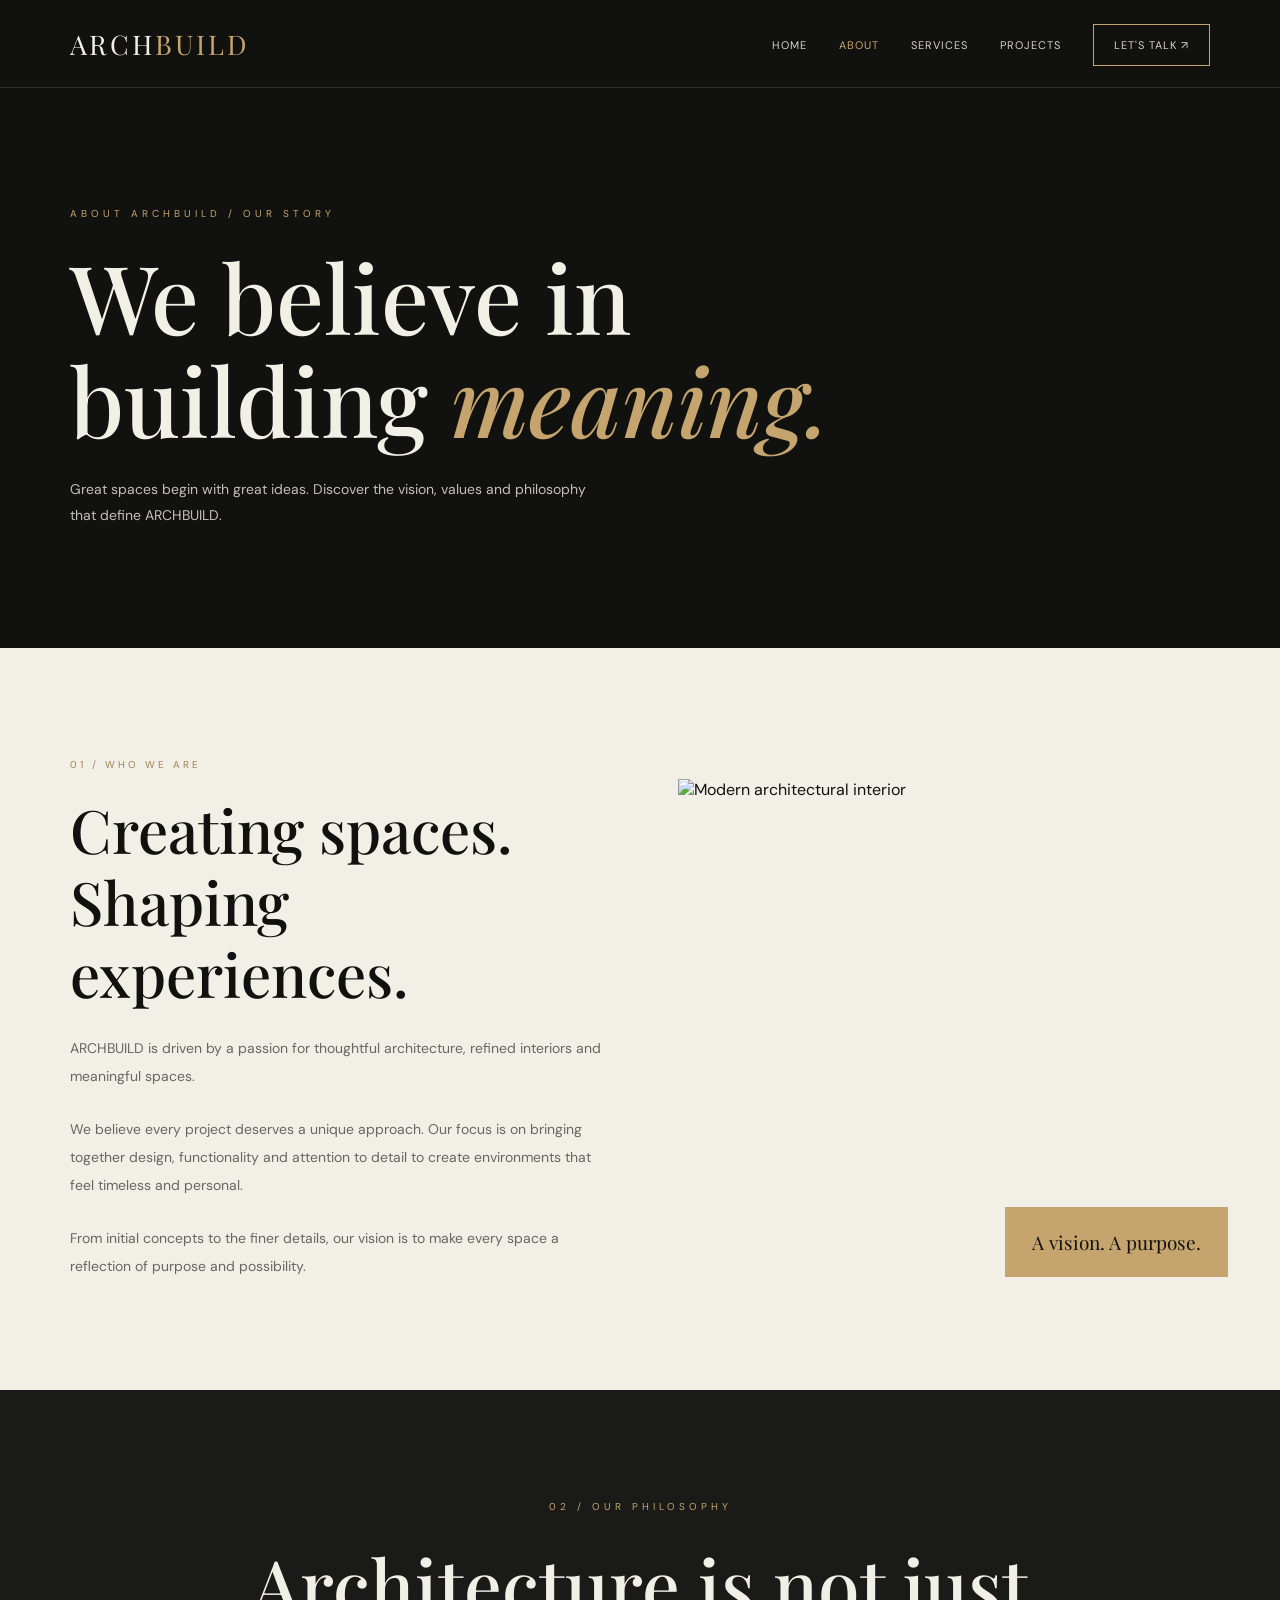
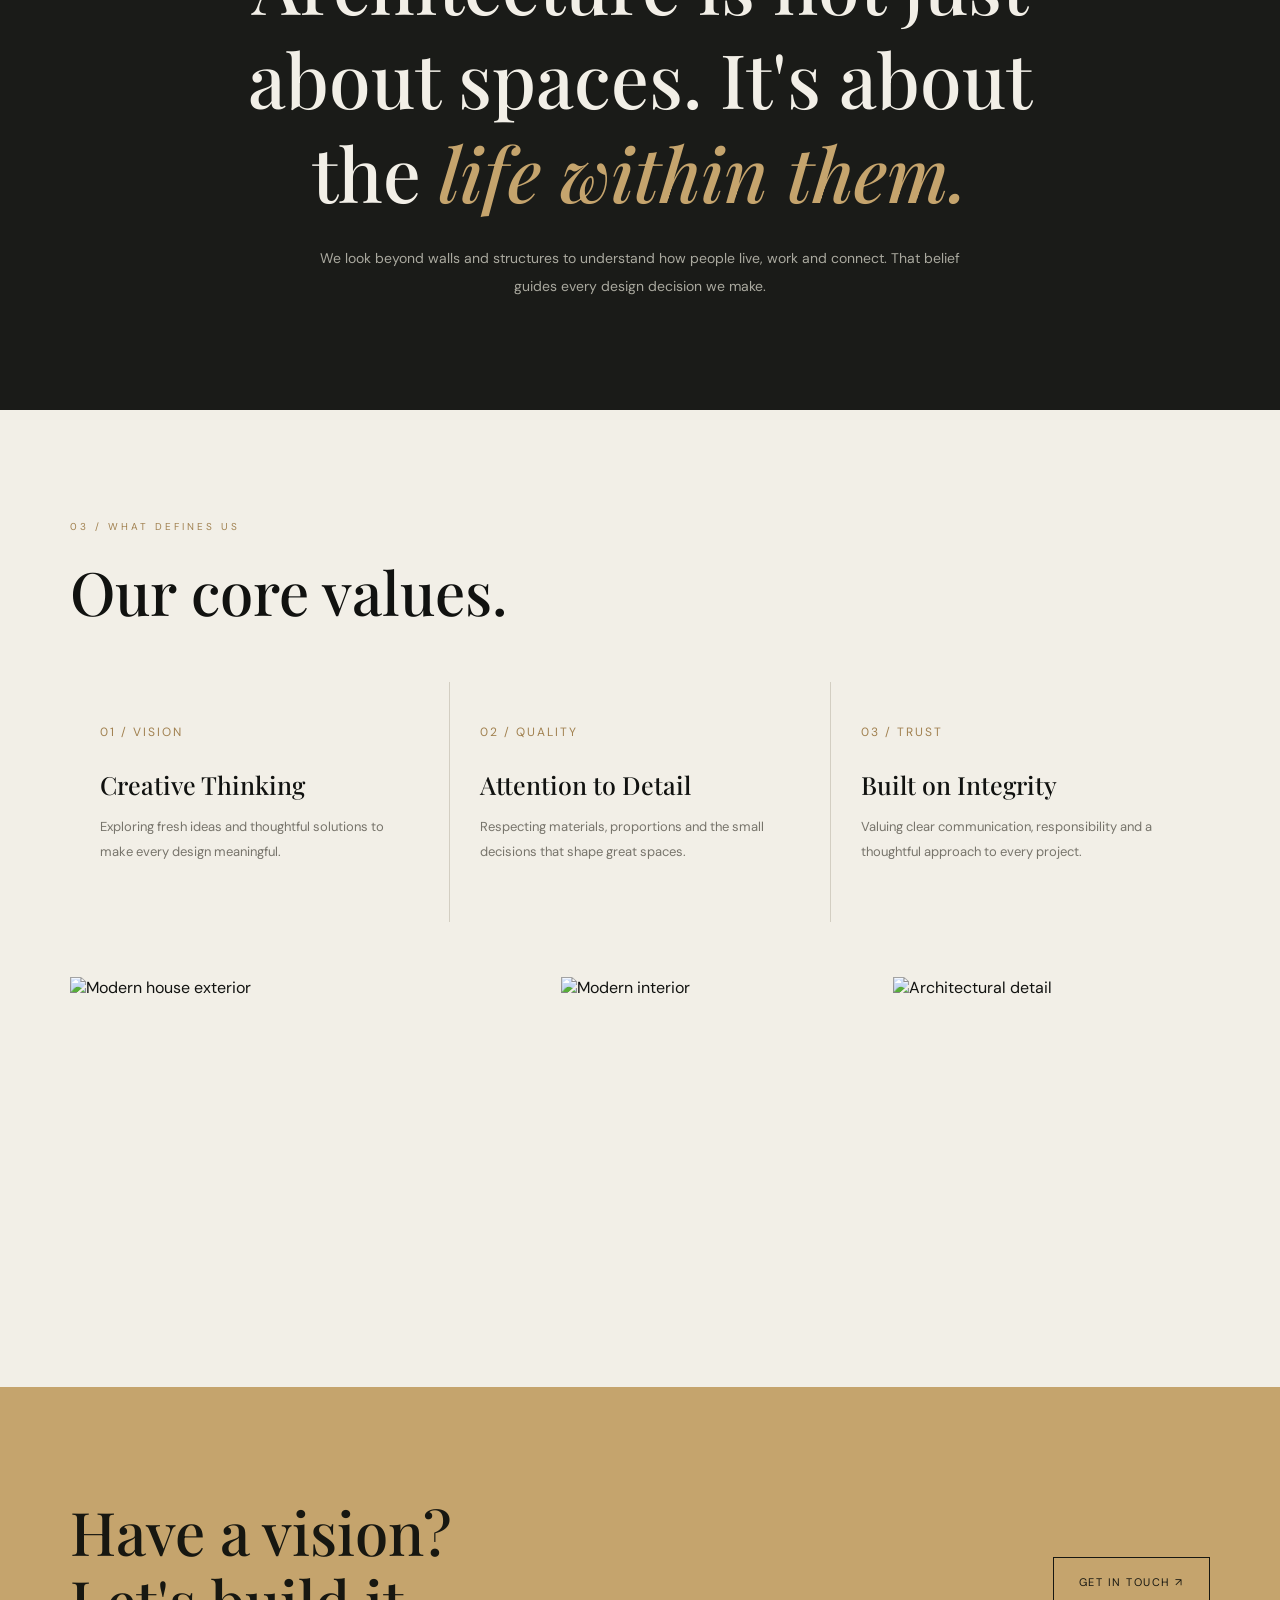
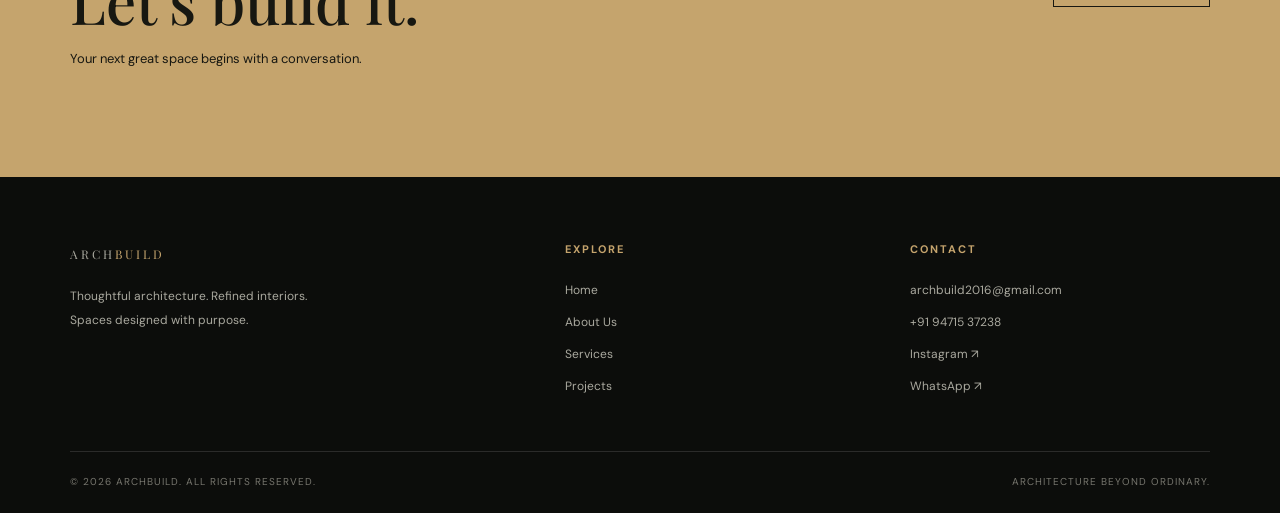
==== about.html @ cada56bb "Add about.html with initial content and styles" ====
<!DOCTYPE html>
<html lang="en">
<head>
<meta charset="UTF-8">
<meta name="viewport" content="width=device-width, initial-scale=1.0">
<meta name="theme-color" content="#111210">
<title>About Us | ARCHBUILD</title>
<link rel="preconnect" href="https://fonts.googleapis.com">
<link rel="preconnect" href="https://fonts.gstatic.com" crossorigin>
<link href="https://fonts.googleapis.com/css2?family=DM+Sans:wght@400;500;600;700&family=Playfair+Display:ital,wght@0,500;0,600;1,500&display=swap" rel="stylesheet">

<style>
:root {
  --dark:#111210;
  --dark2:#1a1b18;
  --cream:#f2efe7;
  --gold:#c5a46d;
  --muted:#aaa99f;
}
*{margin:0;padding:0;box-sizing:border-box}
html{scroll-behavior:smooth}
body{background:var(--dark);color:var(--cream);font-family:'DM Sans',sans-serif}
a{text-decoration:none;color:inherit}
.container{width:min(1180px,89%);margin:auto}

/* NAVIGATION */
header{height:88px;border-bottom:1px solid #ffffff20}
nav{height:100%;display:flex;align-items:center;justify-content:space-between}
.logo{font-family:'Playfair Display',serif;font-size:27px;letter-spacing:3px}
.logo span{color:var(--gold)}
.nav-links{display:flex;gap:32px;list-style:none;align-items:center}
.nav-links a{font-size:11px;letter-spacing:1px;color:#d4d1c8;transition:.3s}
.nav-links a:hover,.nav-links a.active{color:var(--gold)}
.contact-link{border:1px solid var(--gold);padding:13px 20px}
.menu{display:none;background:none;border:0;color:white;font-size:26px}

/* HERO */
.hero{
 min-height:560px;
 display:flex;
 align-items:center;
 background:
 linear-gradient(90deg,#111210e8,#11121088,transparent),
 url('https://images.unsplash.com/photo-1600607687939-ce8a6c25118c?auto=format&fit=crop&w=2000&q=85') center/cover;
}
.eyebrow{font-size:10px;letter-spacing:4px;color:var(--gold);margin-bottom:25px}
h1,h2,h3{font-family:'Playfair Display',serif;font-weight:500}
.hero h1{font-size:clamp(55px,8vw,95px);line-height:1.08;max-width:800px}
.hero h1 em{color:var(--gold)}
.hero p{max-width:520px;color:#c3c0b7;line-height:1.9;font-size:14px;margin-top:25px}

/* INTRO */
section{padding:110px 0}
.intro{background:var(--cream);color:var(--dark)}
.intro-grid{display:grid;grid-template-columns:1fr 1fr;gap:75px;align-items:center}
.label{font-size:10px;letter-spacing:3px;color:#a18150;margin-bottom:22px}
.heading{font-size:clamp(38px,5vw,60px);line-height:1.2}
.intro p{color:#68675f;font-size:14px;line-height:2;margin-top:25px}
.intro-image{height:480px;position:relative}
.intro-image img{width:100%;height:100%;object-fit:cover}
.image-tag{position:absolute;bottom:-18px;right:-18px;background:var(--gold);padding:22px 27px;font-family:'Playfair Display',serif;font-size:19px}

/* PHILOSOPHY */
.philosophy{background:var(--dark2);text-align:center}
.philosophy h2{font-size:clamp(40px,6vw,75px);line-height:1.25;max-width:900px;margin:auto}
.philosophy h2 em{color:var(--gold)}
.philosophy p{color:var(--muted);font-size:14px;line-height:2;max-width:650px;margin:25px auto 0}

/* VALUES */
.values{background:var(--cream);color:var(--dark)}
.values-grid{display:grid;grid-template-columns:repeat(3,1fr);gap:1px;background:#d3cec2;margin-top:55px}
.value{background:var(--cream);padding:38px 30px;min-height:240px}
.value span{color:#a18150;font-size:12px;letter-spacing:2px}
.value h3{font-size:25px;margin:27px 0 14px}
.value p{font-size:13px;line-height:1.9;color:#77746b}

/* IMAGE STRIP */
.gallery{display:grid;grid-template-columns:1.2fr .8fr .8fr;gap:15px;margin-top:55px}
.gallery img{width:100%;height:300px;object-fit:cover}

/* CTA */
.cta{background:var(--gold);color:#171711}
.cta-inner{display:flex;justify-content:space-between;align-items:center;gap:30px}
.cta h2{font-size:clamp(38px,5vw,60px);line-height:1.15}
.cta p{font-size:13px;margin-top:15px}
.btn{display:inline-block;border:1px solid #171711;padding:17px 25px;font-size:11px;letter-spacing:1.5px;transition:.3s}
.btn:hover{background:#171711;color:white}

/* FOOTER */
footer{background:#0c0d0b;padding:65px 0 25px}
.footer-grid{display:grid;grid-template-columns:1.5fr 1fr 1fr;gap:45px;padding-bottom:45px}
.footer-grid h4{color:var(--gold);font-size:11px;letter-spacing:2px;margin-bottom:22px}
.footer-grid p,.footer-grid a{display:block;color:#aaa99f;font-size:12px;line-height:2;margin-bottom:8px}
.footer-grid a:hover{color:var(--gold)}
.footer-bottom{border-top:1px solid #ffffff20;padding-top:23px;color:#77766e;font-size:10px;letter-spacing:1px;display:flex;justify-content:space-between;gap:15px}

/* ANIMATION */
.reveal{opacity:0;transform:translateY(25px);transition:.8s}
.reveal.show{opacity:1;transform:translateY(0)}

@media(max-width:750px){
 .nav-links{display:none;position:absolute;z-index:10;top:88px;left:0;width:100%;background:#191a17;padding:25px 6%;flex-direction:column;align-items:flex-start;gap:24px}
 .nav-links.open{display:flex}
 .menu{display:block}
 .hero{min-height:550px}
 section{padding:80px 0}
 .intro-grid{grid-template-columns:1fr;gap:40px}
 .intro-image{height:350px}
 .image-tag{right:0}
 .values-grid{grid-template-columns:1fr}
 .gallery{grid-template-columns:1fr 1fr}
 .gallery img:first-child{grid-column:span 2}
 .gallery img{height:220px}
 .cta-inner{align-items:flex-start;flex-direction:column}
 .footer-grid{grid-template-columns:1fr 1fr}
 .footer-grid>div:first-child{grid-column:span 2}
 .footer-bottom{flex-direction:column;line-height:1.8}
}
</style>
</head>

<body>
<header>
 <nav class="container">
  <a class="logo" href="index.html">ARCH<span>BUILD</span></a>
  <button class="menu" id="menuBtn" aria-label="Toggle navigation">☰</button>
  <ul class="nav-links" id="navLinks">
   <li><a href="index.html">HOME</a></li>
   <li><a href="about.html" class="active">ABOUT</a></li>
   <li><a href="services.html">SERVICES</a></li>
   <li><a href="projects.html">PROJECTS</a></li>
   <li><a href="contact.html" class="contact-link">LET'S TALK ↗</a></li>
  </ul>
 </nav>
</header>

<main>
<section class="hero">
 <div class="container reveal">
  <div class="eyebrow">ABOUT ARCHBUILD / OUR STORY</div>
  <h1>We believe in<br>building <em>meaning.</em></h1>
  <p>Great spaces begin with great ideas. Discover the vision, values and philosophy that define ARCHBUILD.</p>
 </div>
</section>

<section class="intro">
 <div class="container intro-grid">
  <div class="reveal">
   <div class="label">01 / WHO WE ARE</div>
   <h2 class="heading">Creating spaces.<br>Shaping experiences.</h2>
   <p>ARCHBUILD is driven by a passion for thoughtful architecture, refined interiors and meaningful spaces.</p>
   <p>We believe every project deserves a unique approach. Our focus is on bringing together design, functionality and attention to detail to create environments that feel timeless and personal.</p>
   <p>From initial concepts to the finer details, our vision is to make every space a reflection of purpose and possibility.</p>
  </div>
  <div class="intro-image reveal">
   <img src="https://images.unsplash.com/photo-1600607687644-c7171b42498f?auto=format&fit=crop&w=1100&q=85" alt="Modern architectural interior">
   <div class="image-tag">A vision. A purpose.</div>
  </div>
 </div>
</section>

<section class="philosophy">
 <div class="container reveal">
  <div class="eyebrow">02 / OUR PHILOSOPHY</div>
  <h2>Architecture is not just about spaces. It's about the <em>life within them.</em></h2>
  <p>We look beyond walls and structures to understand how people live, work and connect. That belief guides every design decision we make.</p>
 </div>
</section>

<section class="values">
 <div class="container">
  <div class="reveal">
   <div class="label">03 / WHAT DEFINES US</div>
   <h2 class="heading">Our core values.</h2>
  </div>
  <div class="values-grid">
   <article class="value reveal">
    <span>01 / VISION</span>
    <h3>Creative Thinking</h3>
    <p>Exploring fresh ideas and thoughtful solutions to make every design meaningful.</p>
   </article>
   <article class="value reveal">
    <span>02 / QUALITY</span>
    <h3>Attention to Detail</h3>
    <p>Respecting materials, proportions and the small decisions that shape great spaces.</p>
   </article>
   <article class="value reveal">
    <span>03 / TRUST</span>
    <h3>Built on Integrity</h3>
    <p>Valuing clear communication, responsibility and a thoughtful approach to every project.</p>
   </article>
  </div>

  <div class="gallery reveal">
   <img src="https://images.unsplash.com/photo-1600607687939-ce8a6c25118c?auto=format&fit=crop&w=1000&q=85" alt="Modern house exterior" loading="lazy">
   <img src="https://images.unsplash.com/photo-1600607687920-4e2a09cf159d?auto=format&fit=crop&w=800&q=85" alt="Modern interior" loading="lazy">
   <img src="https://images.unsplash.com/photo-1600566753086-00f18fb6b3ea?auto=format&fit=crop&w=800&q=85" alt="Architectural detail" loading="lazy">
  </div>
 </div>
</section>

<section class="cta">
 <div class="container cta-inner reveal">
  <div>
   <h2>Have a vision?<br>Let's build it.</h2>
   <p>Your next great space begins with a conversation.</p>
  </div>
  <a class="btn" href="https://wa.me/919471537238?text=Hello%20ARCHBUILD%2C%20I%20would%20like%20to%20discuss%20a%20project." target="_blank" rel="noopener">GET IN TOUCH ↗</a>
 </div>
</section>
</main>

<footer>
 <div class="container">
  <div class="footer-grid">
   <div>
    <a class="logo" href="index.html">ARCH<span>BUILD</span></a>
    <p style="max-width:280px;margin-top:18px">Thoughtful architecture. Refined interiors. Spaces designed with purpose.</p>
   </div>
   <div>
    <h4>EXPLORE</h4>
    <a href="index.html">Home</a>
    <a href="about.html">About Us</a>
    <a href="services.html">Services</a>
    <a href="projects.html">Projects</a>
   </div>
   <div>
    <h4>CONTACT</h4>
    <a href="mailto:archbuild2016@gmail.com">archbuild2016@gmail.com</a>
    <a href="tel:+919471537238">+91 94715 37238</a>
    <a href="https://www.instagram.com/archbuild2016/" target="_blank" rel="noopener">Instagram ↗</a>
    <a href="https://wa.me/919471537238" target="_blank" rel="noopener">WhatsApp ↗</a>
   </div>
  </div>
  <div class="footer-bottom">
   <span>© 2026 ARCHBUILD. ALL RIGHTS RESERVED.</span>
   <span>ARCHITECTURE BEYOND ORDINARY.</span>
  </div>
 </div>
</footer>

<script>
const menuBtn=document.getElementById('menuBtn');
const navLinks=document.getElementById('navLinks');

menuBtn.addEventListener('click',()=>{
 navLinks.classList.toggle('open');
 menuBtn.textContent=navLinks.classList.contains('open')?'✕':'☰';
});

document.querySelectorAll('.nav-links a').forEach(link=>{
 link.addEventListener('click',()=>{
  navLinks.classList.remove('open');
  menuBtn.textContent='☰';
 });
});

const observer=new IntersectionObserver(entries=>{
 entries.forEach(entry=>{
  if(entry.isIntersecting){
   entry.target.classList.add('show');
   observer.unobserve(entry.target);
  }
 });
},{threshold:.12});

document.querySelectorAll('.reveal').forEach(el=>observer.observe(el));
</script>
</body>
</html>
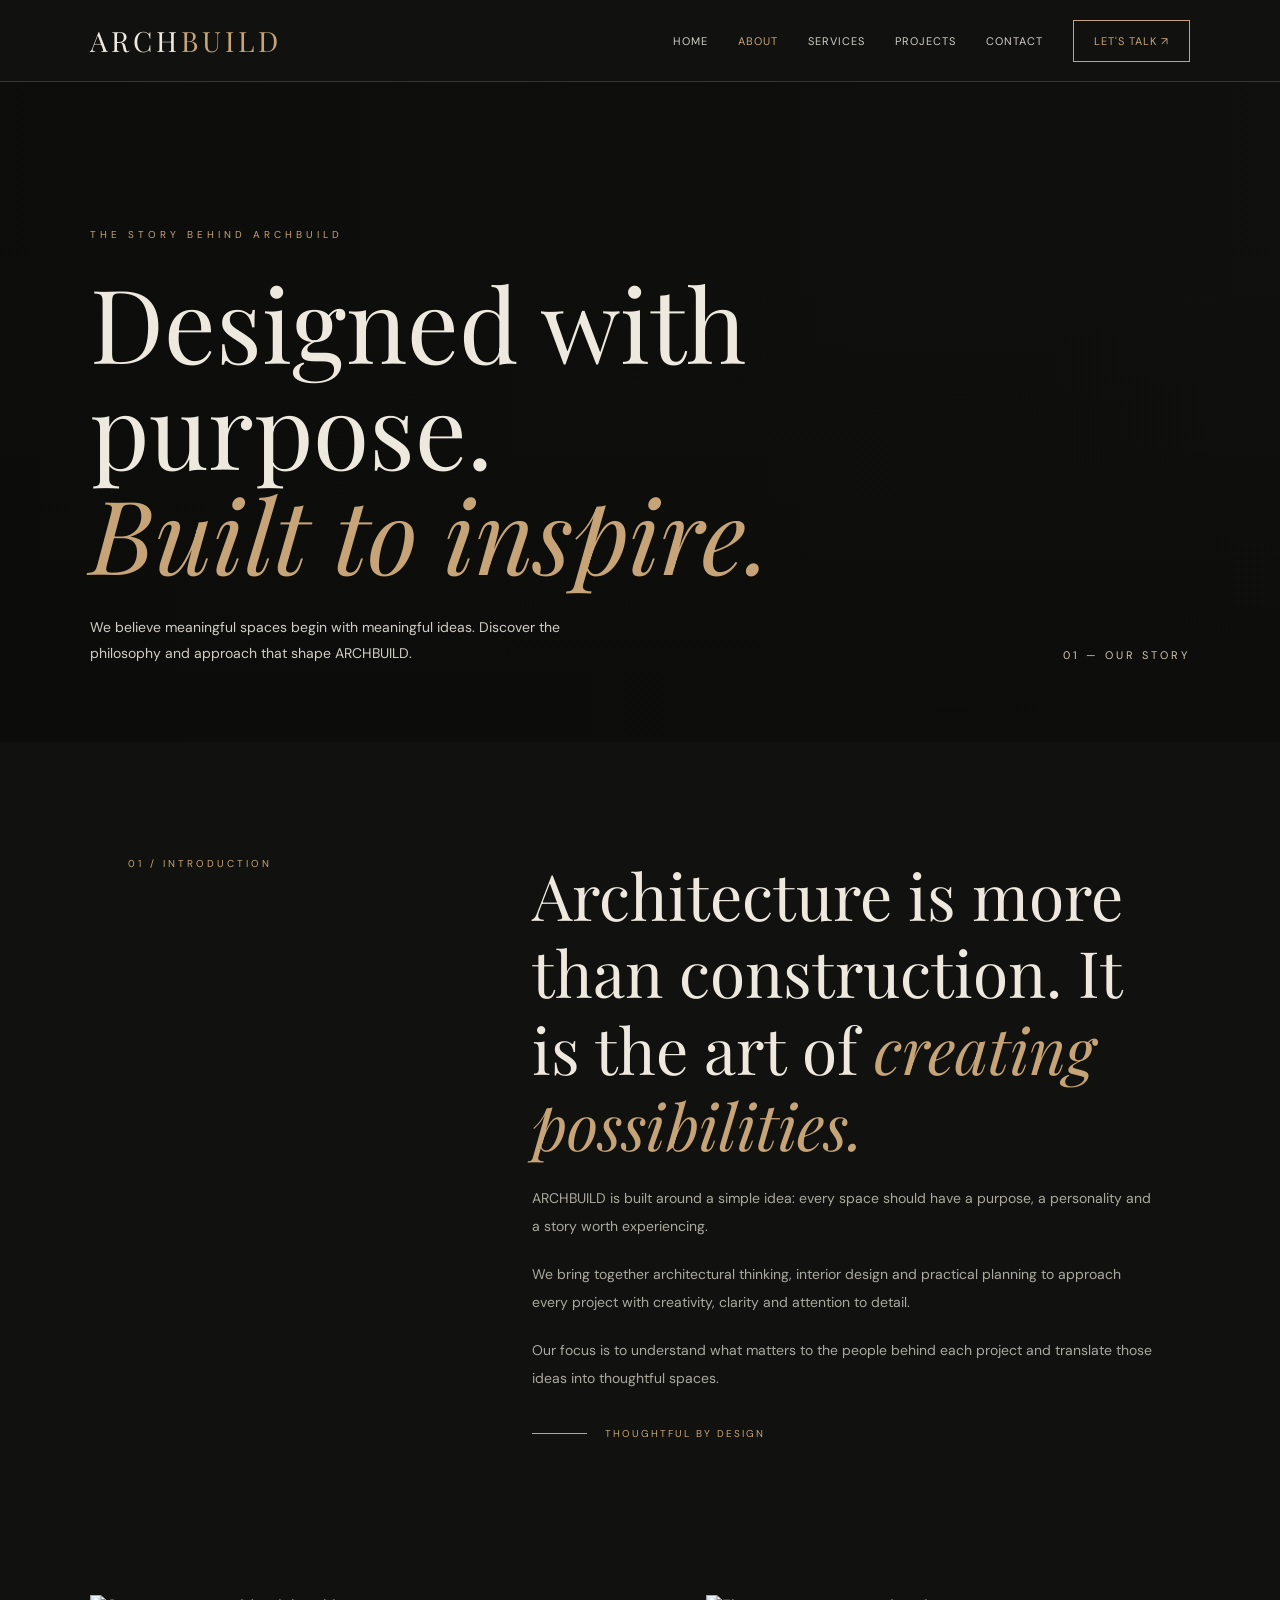
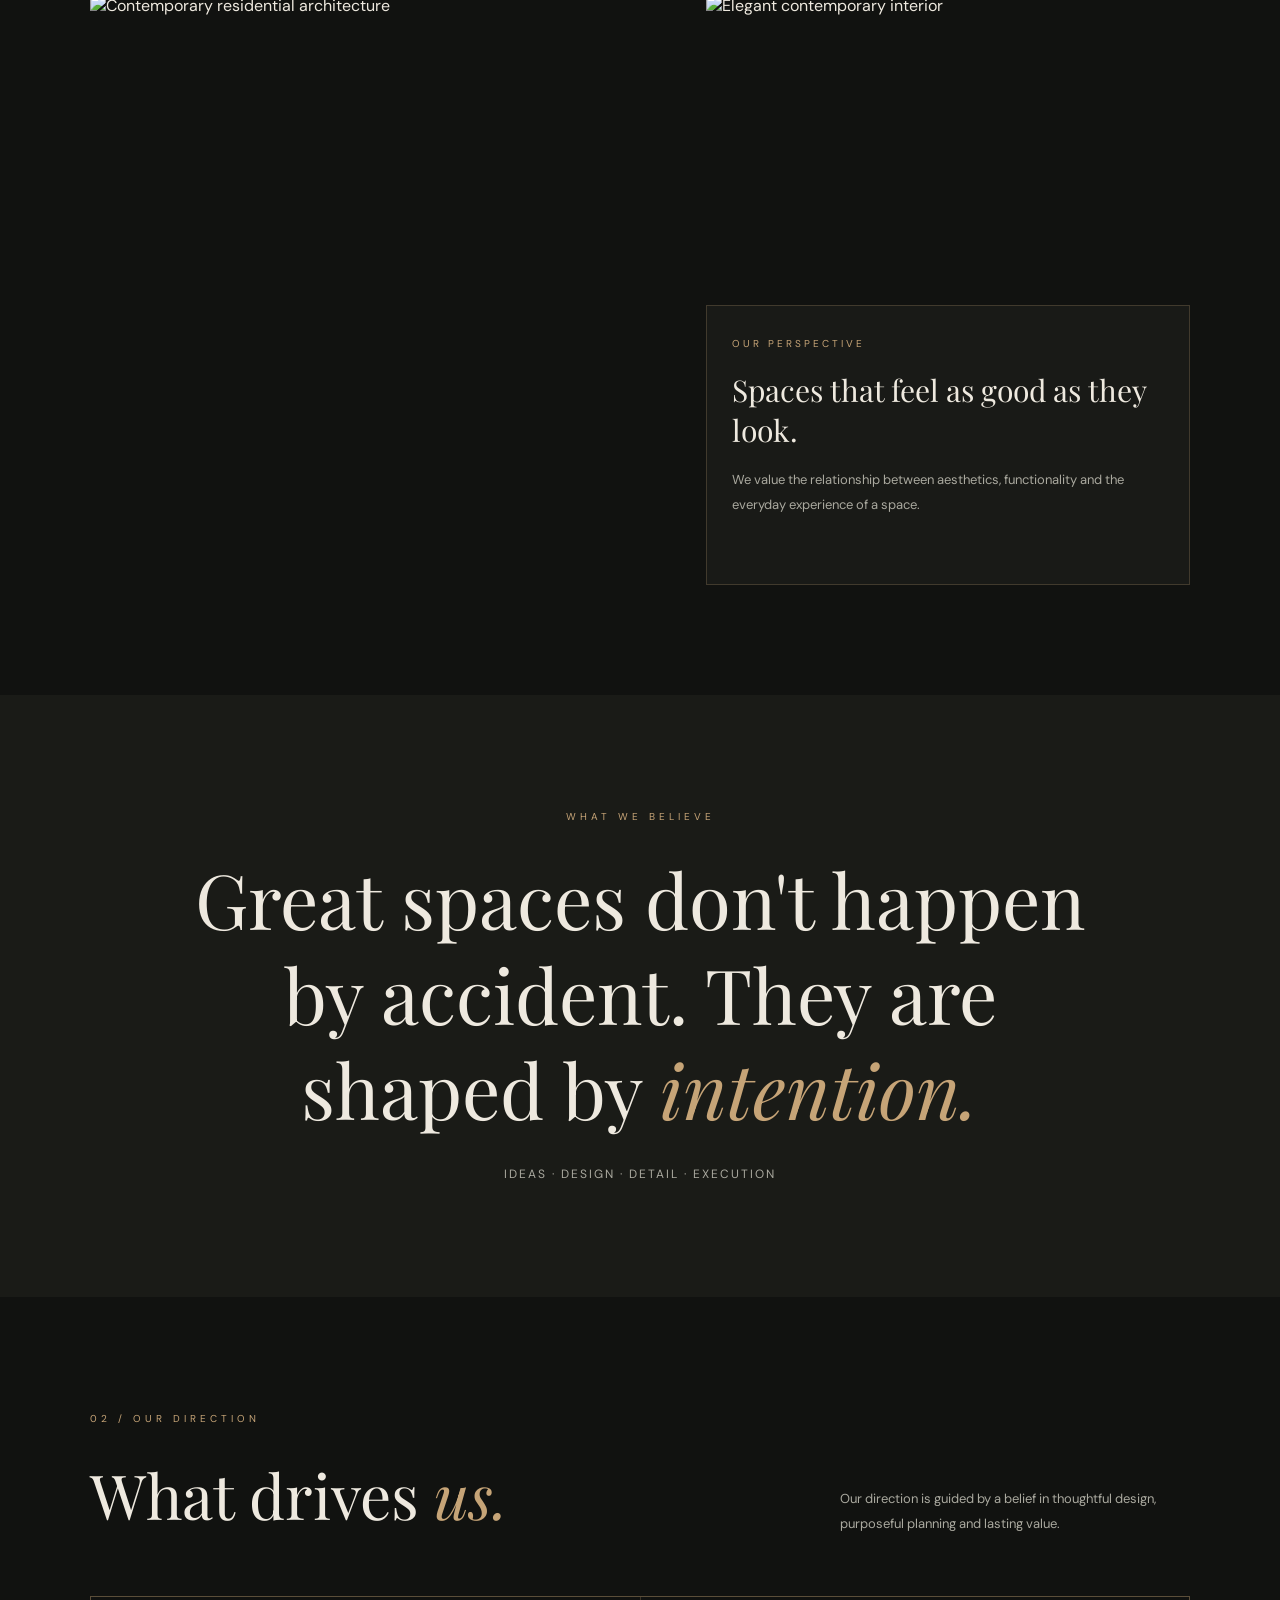
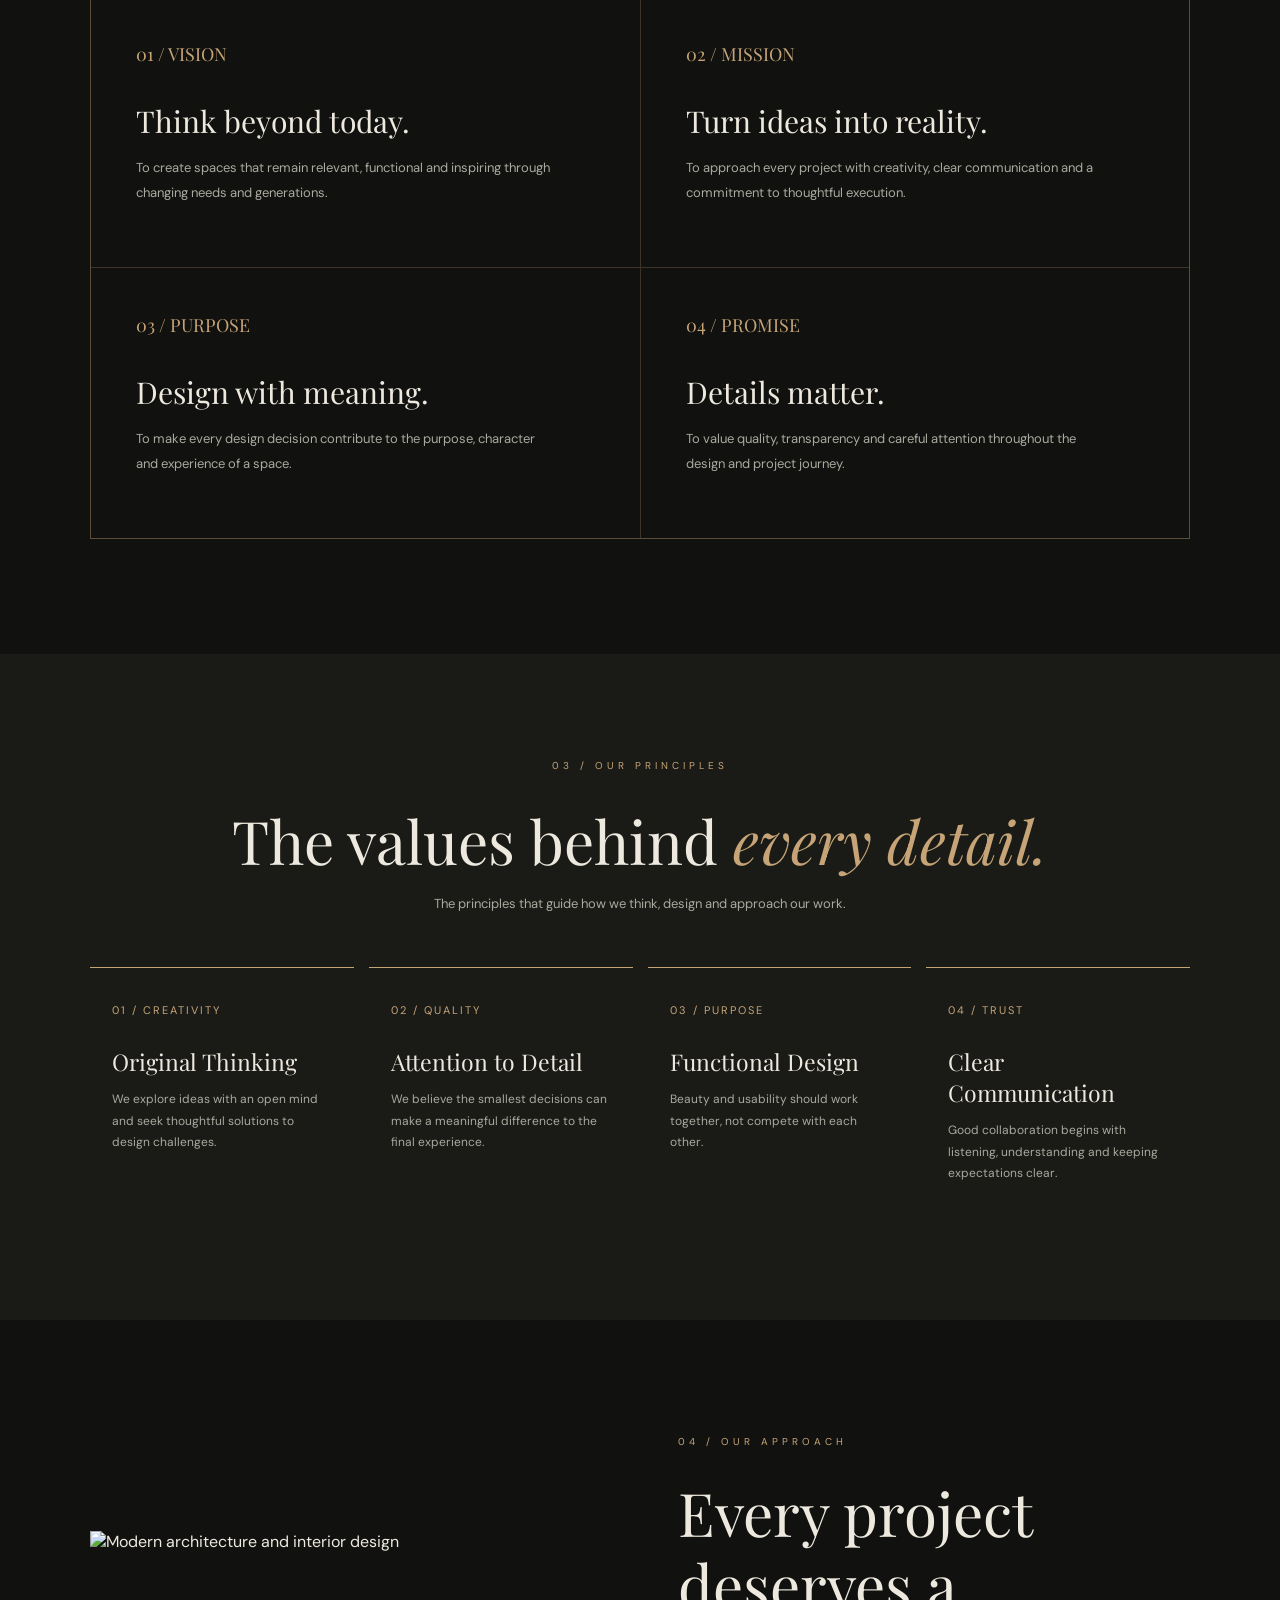
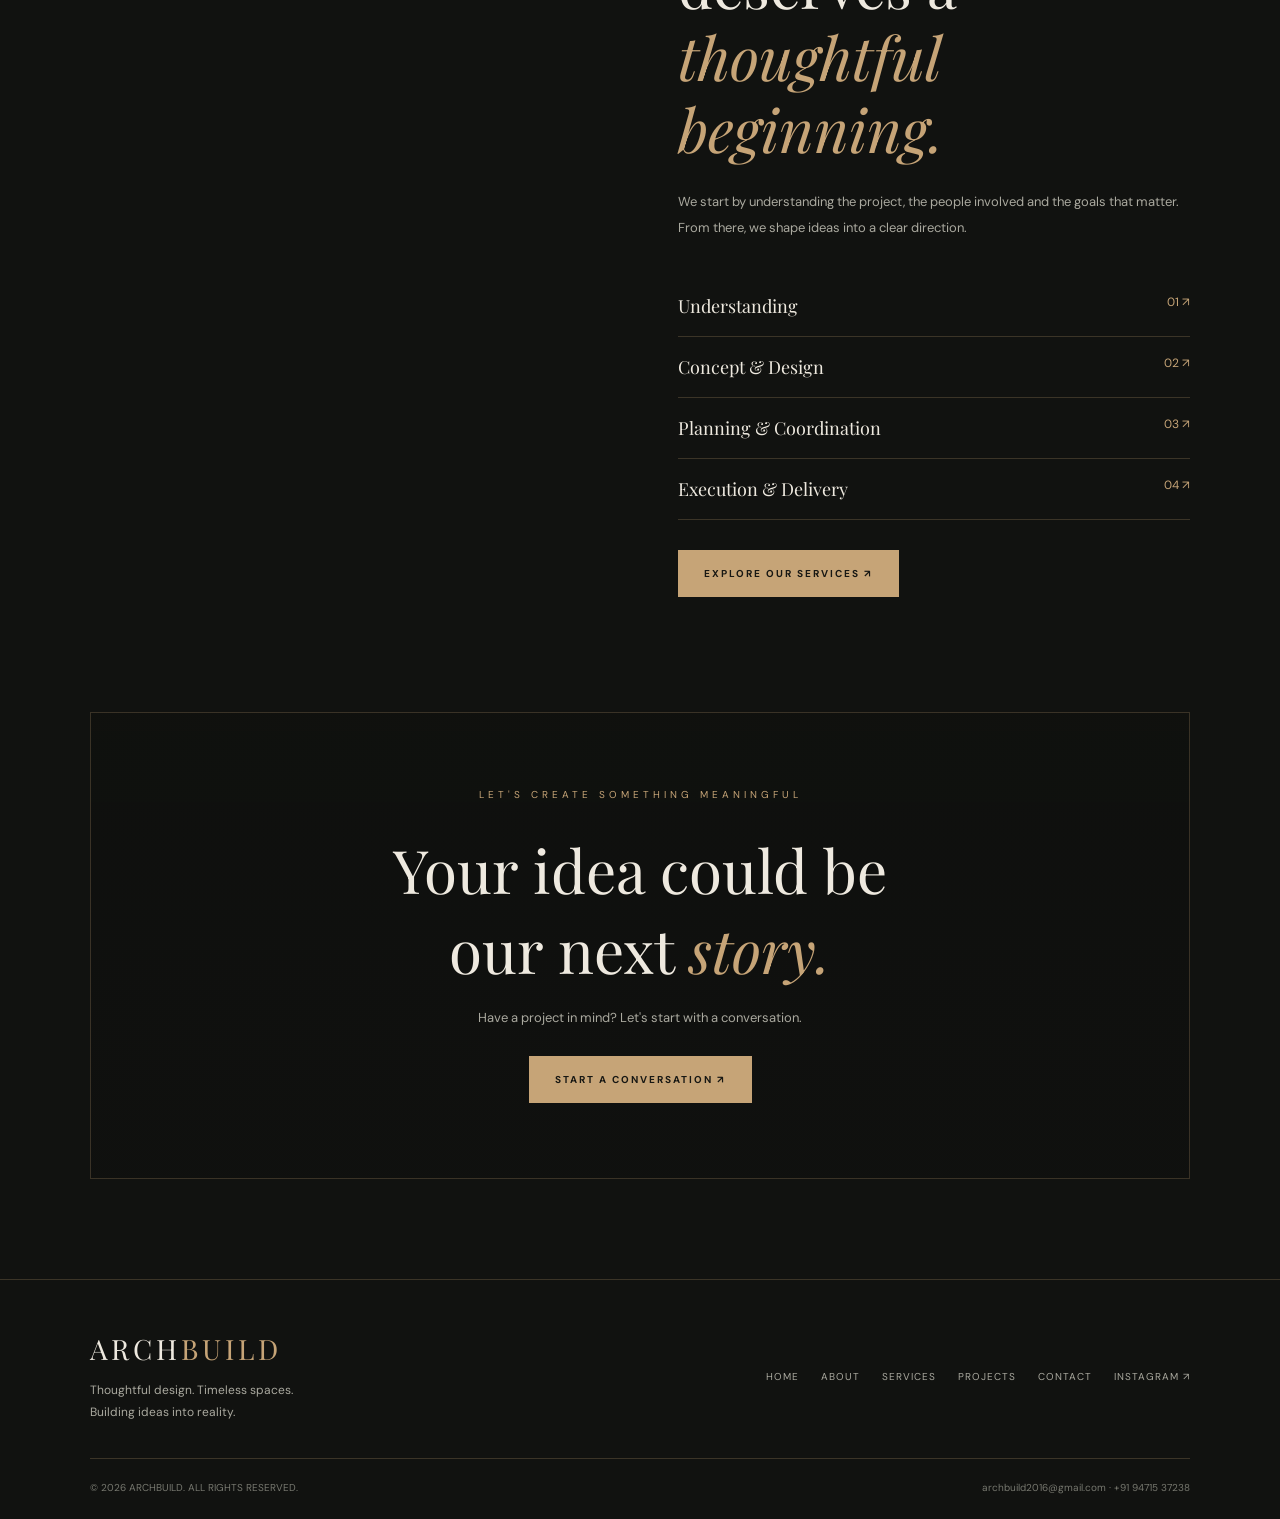
==== commit 4f29caf5: "Update about.html" ====
--- a/about.html
+++ b/about.html
@@ -3,239 +3,379 @@
 <head>
 <meta charset="UTF-8">
 <meta name="viewport" content="width=device-width, initial-scale=1.0">
-<meta name="theme-color" content="#111210">
 <title>About Us | ARCHBUILD</title>
+<meta name="description" content="Discover ARCHBUILD — our philosophy, vision and approach to architecture, interiors and construction.">
+
 <link rel="preconnect" href="https://fonts.googleapis.com">
 <link rel="preconnect" href="https://fonts.gstatic.com" crossorigin>
-<link href="https://fonts.googleapis.com/css2?family=DM+Sans:wght@400;500;600;700&family=Playfair+Display:ital,wght@0,500;0,600;1,500&display=swap" rel="stylesheet">
+<link href="https://fonts.googleapis.com/css2?family=DM+Sans:wght@400;500;600;700&family=Playfair+Display:wght@400;500;600&display=swap" rel="stylesheet">
 
 <style>
-:root {
-  --dark:#111210;
-  --dark2:#1a1b18;
-  --cream:#f2efe7;
-  --gold:#c5a46d;
-  --muted:#aaa99f;
+:root{
+ --bg:#111210;
+ --panel:#191a17;
+ --cream:#eee9df;
+ --muted:#aaa99f;
+ --gold:#c6a477;
+ --line:rgba(198,164,119,.23);
 }
 *{margin:0;padding:0;box-sizing:border-box}
 html{scroll-behavior:smooth}
-body{background:var(--dark);color:var(--cream);font-family:'DM Sans',sans-serif}
+body{background:var(--bg);color:var(--cream);font-family:'DM Sans',sans-serif}
 a{text-decoration:none;color:inherit}
-.container{width:min(1180px,89%);margin:auto}
-
-/* NAVIGATION */
-header{height:88px;border-bottom:1px solid #ffffff20}
-nav{height:100%;display:flex;align-items:center;justify-content:space-between}
-.logo{font-family:'Playfair Display',serif;font-size:27px;letter-spacing:3px}
+img{display:block;width:100%;object-fit:cover}
+.navbar{
+ height:82px;padding:0 7%;display:flex;align-items:center;
+ justify-content:space-between;border-bottom:1px solid var(--line);
+ position:relative;z-index:20;background:var(--bg)
+}
+.logo{font-family:'Playfair Display',serif;font-size:28px;letter-spacing:4px}
 .logo span{color:var(--gold)}
-.nav-links{display:flex;gap:32px;list-style:none;align-items:center}
-.nav-links a{font-size:11px;letter-spacing:1px;color:#d4d1c8;transition:.3s}
+.nav-links{display:flex;align-items:center;gap:30px}
+.nav-links a{font-size:11px;letter-spacing:1px;color:#d0cec5;transition:.3s}
 .nav-links a:hover,.nav-links a.active{color:var(--gold)}
-.contact-link{border:1px solid var(--gold);padding:13px 20px}
-.menu{display:none;background:none;border:0;color:white;font-size:26px}
-
-/* HERO */
+.nav-cta{border:1px solid var(--gold);padding:13px 20px;color:var(--gold)!important}
+.menu-btn{display:none;background:none;border:0;color:var(--cream);font-size:27px;cursor:pointer}
+
 .hero{
- min-height:560px;
- display:flex;
- align-items:center;
+ min-height:660px;padding:100px 7% 75px;position:relative;
+ display:flex;align-items:flex-end;overflow:hidden;
  background:
- linear-gradient(90deg,#111210e8,#11121088,transparent),
- url('https://images.unsplash.com/photo-1600607687939-ce8a6c25118c?auto=format&fit=crop&w=2000&q=85') center/cover;
-}
-.eyebrow{font-size:10px;letter-spacing:4px;color:var(--gold);margin-bottom:25px}
-h1,h2,h3{font-family:'Playfair Display',serif;font-weight:500}
-.hero h1{font-size:clamp(55px,8vw,95px);line-height:1.08;max-width:800px}
-.hero h1 em{color:var(--gold)}
-.hero p{max-width:520px;color:#c3c0b7;line-height:1.9;font-size:14px;margin-top:25px}
-
-/* INTRO */
-section{padding:110px 0}
-.intro{background:var(--cream);color:var(--dark)}
-.intro-grid{display:grid;grid-template-columns:1fr 1fr;gap:75px;align-items:center}
-.label{font-size:10px;letter-spacing:3px;color:#a18150;margin-bottom:22px}
-.heading{font-size:clamp(38px,5vw,60px);line-height:1.2}
-.intro p{color:#68675f;font-size:14px;line-height:2;margin-top:25px}
-.intro-image{height:480px;position:relative}
-.intro-image img{width:100%;height:100%;object-fit:cover}
-.image-tag{position:absolute;bottom:-18px;right:-18px;background:var(--gold);padding:22px 27px;font-family:'Playfair Display',serif;font-size:19px}
-
-/* PHILOSOPHY */
-.philosophy{background:var(--dark2);text-align:center}
-.philosophy h2{font-size:clamp(40px,6vw,75px);line-height:1.25;max-width:900px;margin:auto}
-.philosophy h2 em{color:var(--gold)}
-.philosophy p{color:var(--muted);font-size:14px;line-height:2;max-width:650px;margin:25px auto 0}
-
-/* VALUES */
-.values{background:var(--cream);color:var(--dark)}
-.values-grid{display:grid;grid-template-columns:repeat(3,1fr);gap:1px;background:#d3cec2;margin-top:55px}
-.value{background:var(--cream);padding:38px 30px;min-height:240px}
-.value span{color:#a18150;font-size:12px;letter-spacing:2px}
-.value h3{font-size:25px;margin:27px 0 14px}
-.value p{font-size:13px;line-height:1.9;color:#77746b}
-
-/* IMAGE STRIP */
-.gallery{display:grid;grid-template-columns:1.2fr .8fr .8fr;gap:15px;margin-top:55px}
-.gallery img{width:100%;height:300px;object-fit:cover}
-
-/* CTA */
-.cta{background:var(--gold);color:#171711}
-.cta-inner{display:flex;justify-content:space-between;align-items:center;gap:30px}
-.cta h2{font-size:clamp(38px,5vw,60px);line-height:1.15}
-.cta p{font-size:13px;margin-top:15px}
-.btn{display:inline-block;border:1px solid #171711;padding:17px 25px;font-size:11px;letter-spacing:1.5px;transition:.3s}
-.btn:hover{background:#171711;color:white}
-
-/* FOOTER */
-footer{background:#0c0d0b;padding:65px 0 25px}
-.footer-grid{display:grid;grid-template-columns:1.5fr 1fr 1fr;gap:45px;padding-bottom:45px}
-.footer-grid h4{color:var(--gold);font-size:11px;letter-spacing:2px;margin-bottom:22px}
-.footer-grid p,.footer-grid a{display:block;color:#aaa99f;font-size:12px;line-height:2;margin-bottom:8px}
-.footer-grid a:hover{color:var(--gold)}
-.footer-bottom{border-top:1px solid #ffffff20;padding-top:23px;color:#77766e;font-size:10px;letter-spacing:1px;display:flex;justify-content:space-between;gap:15px}
-
-/* ANIMATION */
-.reveal{opacity:0;transform:translateY(25px);transition:.8s}
+ linear-gradient(90deg,rgba(12,13,11,.89),rgba(12,13,11,.30)),
+ linear-gradient(0deg,rgba(12,13,11,.85),transparent 70%),
+ url('https://images.unsplash.com/photo-1600607687939-ce8a6c25118c?auto=format&fit=crop&w=2000&q=90') center/cover;
+}
+.hero-content{position:relative;z-index:2;max-width:900px}
+.eyebrow{font-size:10px;letter-spacing:4px;color:var(--gold);margin-bottom:28px}
+.hero h1{font-family:'Playfair Display',serif;font-size:clamp(55px,8vw,112px);font-weight:400;line-height:1.03}
+.hero h1 em{color:var(--gold);font-weight:400}
+.hero p{max-width:470px;font-size:14px;line-height:1.9;color:#d1cec5;margin-top:28px}
+.hero-index{position:absolute;right:7%;bottom:80px;color:#d2c7b7;font-size:11px;letter-spacing:3px}
+
+.intro{padding:115px 10%;display:grid;grid-template-columns:.7fr 1.3fr;gap:70px}
+.side-label{font-size:10px;letter-spacing:3px;color:var(--gold)}
+.intro h2{font-family:'Playfair Display',serif;font-weight:400;font-size:clamp(36px,5vw,65px);line-height:1.2}
+.intro h2 em{color:var(--gold);font-weight:400}
+.intro-copy p{font-size:14px;line-height:2;color:var(--muted);margin-top:20px;max-width:680px}
+.intro-copy p:first-child{margin-top:0}
+.intro-bottom{display:flex;align-items:center;gap:18px;margin-top:35px}
+.line{width:55px;height:1px;background:var(--gold)}
+.intro-bottom span{font-size:10px;letter-spacing:2px;color:var(--gold)}
+
+.story{padding:40px 7% 110px}
+.story-grid{display:grid;grid-template-columns:1.1fr .9fr;gap:25px;align-items:stretch}
+.story-main{height:590px;position:relative;overflow:hidden}
+.story-main img{height:100%;transition:.8s}
+.story-main:hover img{transform:scale(1.04)}
+.story-side{display:flex;flex-direction:column;gap:25px}
+.story-side img{height:285px}
+.story-caption{padding:25px;background:var(--panel);border:1px solid var(--line);flex:1}
+.story-caption span{color:var(--gold);font-size:10px;letter-spacing:3px}
+.story-caption h3{font-family:'Playfair Display',serif;font-weight:400;font-size:30px;margin:18px 0}
+.story-caption p{font-size:13px;line-height:1.9;color:var(--muted)}
+
+.statement{padding:115px 12%;background:#1a1b17;text-align:center}
+.statement .eyebrow{margin-bottom:28px}
+.statement h2{font-family:'Playfair Display',serif;font-size:clamp(36px,6vw,76px);line-height:1.25;font-weight:400}
+.statement h2 em{color:var(--gold)}
+.statement p{font-size:12px;letter-spacing:2px;color:var(--muted);margin-top:30px}
+
+.vision{padding:115px 7%}
+.vision-head{display:flex;justify-content:space-between;align-items:end;gap:35px;margin-bottom:60px}
+.vision-head h2{font-family:'Playfair Display',serif;font-size:clamp(40px,5vw,62px);font-weight:400}
+.vision-head h2 em{color:var(--gold)}
+.vision-head p{max-width:350px;font-size:13px;line-height:1.9;color:var(--muted)}
+.vision-grid{display:grid;grid-template-columns:1fr 1fr;gap:1px;background:var(--line);border:1px solid var(--line)}
+.vision-card{background:var(--bg);padding:45px;min-height:270px;transition:.3s}
+.vision-card:hover{background:#1b1c18}
+.vision-card .number{font-family:'Playfair Display',serif;color:var(--gold);font-size:18px}
+.vision-card h3{font-family:'Playfair Display',serif;font-size:30px;font-weight:400;margin:35px 0 15px}
+.vision-card p{font-size:13px;color:var(--muted);line-height:1.9;max-width:420px}
+
+.values{padding:105px 7%;background:#1a1b17}
+.values-heading{text-align:center;margin-bottom:55px}
+.values-heading h2{font-family:'Playfair Display',serif;font-size:clamp(38px,5vw,60px);font-weight:400}
+.values-heading h2 em{color:var(--gold)}
+.values-heading p{font-size:13px;color:var(--muted);margin-top:15px}
+.value-grid{display:grid;grid-template-columns:repeat(4,1fr);gap:15px}
+.value-card{padding:30px 22px;border-top:1px solid var(--gold)}
+.value-card span{font-size:11px;color:var(--gold);letter-spacing:2px}
+.value-card h3{font-family:'Playfair Display',serif;font-size:23px;font-weight:400;margin:27px 0 12px}
+.value-card p{font-size:12px;color:var(--muted);line-height:1.8}
+
+.approach{padding:115px 7%;display:grid;grid-template-columns:1fr 1fr;gap:75px;align-items:center}
+.approach-image{height:570px}
+.approach-image img{height:100%}
+.approach-copy h2{font-family:'Playfair Display',serif;font-size:clamp(40px,5vw,60px);font-weight:400;line-height:1.2}
+.approach-copy h2 em{color:var(--gold)}
+.approach-copy>p{font-size:13px;line-height:2;color:var(--muted);margin-top:25px}
+.approach-list{margin-top:35px}
+.approach-item{padding:18px 0;border-bottom:1px solid var(--line);display:flex;justify-content:space-between;gap:20px}
+.approach-item span:first-child{font-family:'Playfair Display',serif;font-size:18px}
+.approach-item span:last-child{color:var(--gold);font-size:12px}
+
+.final-cta{
+ margin:0 7% 100px;padding:75px 8%;text-align:center;
+ border:1px solid var(--line);
+ background:linear-gradient(rgba(15,16,14,.85),rgba(15,16,14,.90)),
+ url('https://images.unsplash.com/photo-1600210492486-724fe5c67fb0?auto=format&fit=crop&w=1600&q=85') center/cover;
+}
+.final-cta h2{font-family:'Playfair Display',serif;font-size:clamp(35px,5vw,60px);font-weight:400}
+.final-cta h2 em{color:var(--gold)}
+.final-cta p{font-size:13px;color:var(--muted);margin:20px 0 30px}
+.btn{display:inline-block;padding:17px 26px;background:var(--gold);color:#171713;font-size:10px;letter-spacing:2px;font-weight:700;transition:.3s}
+.btn:hover{background:#e2c39c;transform:translateY(-3px)}
+
+footer{padding:50px 7% 25px;border-top:1px solid var(--line)}
+.footer-top{display:flex;justify-content:space-between;gap:30px;flex-wrap:wrap;padding-bottom:35px}
+.footer-brand p{color:var(--muted);font-size:12px;margin-top:13px;line-height:1.8}
+.footer-links{display:flex;gap:22px;flex-wrap:wrap;align-items:center}
+.footer-links a{font-size:10px;color:var(--muted);letter-spacing:1px}
+.footer-links a:hover{color:var(--gold)}
+.footer-bottom{border-top:1px solid var(--line);padding-top:22px;color:#77786f;font-size:10px;display:flex;justify-content:space-between;gap:15px;flex-wrap:wrap}
+
+.reveal{opacity:0;transform:translateY(25px);transition:opacity .8s,transform .8s}
 .reveal.show{opacity:1;transform:translateY(0)}
 
-@media(max-width:750px){
- .nav-links{display:none;position:absolute;z-index:10;top:88px;left:0;width:100%;background:#191a17;padding:25px 6%;flex-direction:column;align-items:flex-start;gap:24px}
+@media(max-width:1000px){
+ .nav-links{gap:16px}
+ .nav-links a{font-size:10px}
+ .value-grid{grid-template-columns:repeat(2,1fr)}
+}
+@media(max-width:760px){
+ .navbar{height:75px;padding:0 6%}
+ .menu-btn{display:block}
+ .nav-links{display:none;position:absolute;top:75px;left:0;right:0;background:#171814;padding:25px 6%;flex-direction:column;align-items:flex-start;gap:22px;border-bottom:1px solid var(--line)}
  .nav-links.open{display:flex}
- .menu{display:block}
- .hero{min-height:550px}
- section{padding:80px 0}
- .intro-grid{grid-template-columns:1fr;gap:40px}
- .intro-image{height:350px}
- .image-tag{right:0}
- .values-grid{grid-template-columns:1fr}
- .gallery{grid-template-columns:1fr 1fr}
- .gallery img:first-child{grid-column:span 2}
- .gallery img{height:220px}
- .cta-inner{align-items:flex-start;flex-direction:column}
- .footer-grid{grid-template-columns:1fr 1fr}
- .footer-grid>div:first-child{grid-column:span 2}
- .footer-bottom{flex-direction:column;line-height:1.8}
+ .hero{min-height:570px;padding:80px 6%}
+ .hero-index{display:none}
+ .intro{padding:75px 6%;grid-template-columns:1fr;gap:30px}
+ .story{padding:15px 6% 75px}
+ .story-grid{grid-template-columns:1fr}
+ .story-main{height:400px}
+ .story-side img{height:280px}
+ .statement{padding:80px 7%}
+ .vision{padding:80px 6%}
+ .vision-head{flex-direction:column;align-items:flex-start}
+ .vision-grid{grid-template-columns:1fr}
+ .vision-card{min-height:220px;padding:32px}
+ .values{padding:80px 6%}
+ .approach{padding:80px 6%;grid-template-columns:1fr;gap:35px}
+ .approach-image{height:400px}
+ .final-cta{margin:0 6% 70px;padding:55px 25px}
+}
+@media(max-width:480px){
+ .value-grid{grid-template-columns:1fr}
+ .value-card{padding:25px 10px}
+ .hero h1{font-size:53px}
+ .story-main{height:320px}
+ .approach-image{height:340px}
+ .footer-links{gap:15px}
 }
 </style>
 </head>
 
 <body>
-<header>
- <nav class="container">
-  <a class="logo" href="index.html">ARCH<span>BUILD</span></a>
-  <button class="menu" id="menuBtn" aria-label="Toggle navigation">☰</button>
-  <ul class="nav-links" id="navLinks">
-   <li><a href="index.html">HOME</a></li>
-   <li><a href="about.html" class="active">ABOUT</a></li>
-   <li><a href="services.html">SERVICES</a></li>
-   <li><a href="projects.html">PROJECTS</a></li>
-   <li><a href="contact.html" class="contact-link">LET'S TALK ↗</a></li>
-  </ul>
+
+<header class="navbar">
+ <a href="index.html" class="logo">ARCH<span>BUILD</span></a>
+ <button class="menu-btn" id="menuBtn" aria-label="Open menu">☰</button>
+ <nav class="nav-links" id="navLinks">
+  <a href="index.html">HOME</a>
+  <a href="about.html" class="active">ABOUT</a>
+  <a href="services.html">SERVICES</a>
+  <a href="projects.html">PROJECTS</a>
+  <a href="contact.html">CONTACT</a>
+  <a href="contact.html" class="nav-cta">LET'S TALK ↗</a>
  </nav>
 </header>
 
-<main>
+<!-- HERO -->
 <section class="hero">
- <div class="container reveal">
-  <div class="eyebrow">ABOUT ARCHBUILD / OUR STORY</div>
-  <h1>We believe in<br>building <em>meaning.</em></h1>
-  <p>Great spaces begin with great ideas. Discover the vision, values and philosophy that define ARCHBUILD.</p>
- </div>
-</section>
-
-<section class="intro">
- <div class="container intro-grid">
-  <div class="reveal">
-   <div class="label">01 / WHO WE ARE</div>
-   <h2 class="heading">Creating spaces.<br>Shaping experiences.</h2>
-   <p>ARCHBUILD is driven by a passion for thoughtful architecture, refined interiors and meaningful spaces.</p>
-   <p>We believe every project deserves a unique approach. Our focus is on bringing together design, functionality and attention to detail to create environments that feel timeless and personal.</p>
-   <p>From initial concepts to the finer details, our vision is to make every space a reflection of purpose and possibility.</p>
-  </div>
-  <div class="intro-image reveal">
-   <img src="https://images.unsplash.com/photo-1600607687644-c7171b42498f?auto=format&fit=crop&w=1100&q=85" alt="Modern architectural interior">
-   <div class="image-tag">A vision. A purpose.</div>
-  </div>
- </div>
-</section>
-
-<section class="philosophy">
- <div class="container reveal">
-  <div class="eyebrow">02 / OUR PHILOSOPHY</div>
-  <h2>Architecture is not just about spaces. It's about the <em>life within them.</em></h2>
-  <p>We look beyond walls and structures to understand how people live, work and connect. That belief guides every design decision we make.</p>
- </div>
-</section>
-
-<section class="values">
- <div class="container">
-  <div class="reveal">
-   <div class="label">03 / WHAT DEFINES US</div>
-   <h2 class="heading">Our core values.</h2>
-  </div>
-  <div class="values-grid">
-   <article class="value reveal">
-    <span>01 / VISION</span>
-    <h3>Creative Thinking</h3>
-    <p>Exploring fresh ideas and thoughtful solutions to make every design meaningful.</p>
-   </article>
-   <article class="value reveal">
-    <span>02 / QUALITY</span>
-    <h3>Attention to Detail</h3>
-    <p>Respecting materials, proportions and the small decisions that shape great spaces.</p>
-   </article>
-   <article class="value reveal">
-    <span>03 / TRUST</span>
-    <h3>Built on Integrity</h3>
-    <p>Valuing clear communication, responsibility and a thoughtful approach to every project.</p>
-   </article>
-  </div>
-
-  <div class="gallery reveal">
-   <img src="https://images.unsplash.com/photo-1600607687939-ce8a6c25118c?auto=format&fit=crop&w=1000&q=85" alt="Modern house exterior" loading="lazy">
-   <img src="https://images.unsplash.com/photo-1600607687920-4e2a09cf159d?auto=format&fit=crop&w=800&q=85" alt="Modern interior" loading="lazy">
-   <img src="https://images.unsplash.com/photo-1600566753086-00f18fb6b3ea?auto=format&fit=crop&w=800&q=85" alt="Architectural detail" loading="lazy">
-  </div>
- </div>
-</section>
-
-<section class="cta">
- <div class="container cta-inner reveal">
+ <div class="hero-content">
+  <div class="eyebrow">THE STORY BEHIND ARCHBUILD</div>
+  <h1>Designed with<br>purpose.<br><em>Built to inspire.</em></h1>
+  <p>We believe meaningful spaces begin with meaningful ideas. Discover the philosophy and approach that shape ARCHBUILD.</p>
+ </div>
+ <div class="hero-index">01 — OUR STORY</div>
+</section>
+
+<!-- INTRODUCTION -->
+<section class="intro reveal">
+ <div>
+  <div class="side-label">01 / INTRODUCTION</div>
+ </div>
+ <div class="intro-copy">
+  <h2>Architecture is more than construction. It is the art of <em>creating possibilities.</em></h2>
+  <p>ARCHBUILD is built around a simple idea: every space should have a purpose, a personality and a story worth experiencing.</p>
+  <p>We bring together architectural thinking, interior design and practical planning to approach every project with creativity, clarity and attention to detail.</p>
+  <p>Our focus is to understand what matters to the people behind each project and translate those ideas into thoughtful spaces.</p>
+  <div class="intro-bottom">
+   <div class="line"></div>
+   <span>THOUGHTFUL BY DESIGN</span>
+  </div>
+ </div>
+</section>
+
+<!-- VISUAL STORY -->
+<section class="story reveal">
+ <div class="story-grid">
+  <div class="story-main">
+   <img src="https://images.unsplash.com/photo-1600607687939-ce8a6c25118c?auto=format&fit=crop&w=1200&q=85" alt="Contemporary residential architecture">
+  </div>
+  <div class="story-side">
+   <img src="https://images.unsplash.com/photo-1600210492486-724fe5c67fb0?auto=format&fit=crop&w=1000&q=85" alt="Elegant contemporary interior">
+   <div class="story-caption">
+    <span>OUR PERSPECTIVE</span>
+    <h3>Spaces that feel as good as they look.</h3>
+    <p>We value the relationship between aesthetics, functionality and the everyday experience of a space.</p>
+   </div>
+  </div>
+ </div>
+</section>
+
+<!-- STATEMENT -->
+<section class="statement">
+ <div class="eyebrow">WHAT WE BELIEVE</div>
+ <h2>Great spaces don't happen by accident. They are shaped by <em>intention.</em></h2>
+ <p>IDEAS · DESIGN · DETAIL · EXECUTION</p>
+</section>
+
+<!-- VISION AND MISSION -->
+<section class="vision reveal">
+ <div class="vision-head">
   <div>
-   <h2>Have a vision?<br>Let's build it.</h2>
-   <p>Your next great space begins with a conversation.</p>
-  </div>
-  <a class="btn" href="https://wa.me/919471537238?text=Hello%20ARCHBUILD%2C%20I%20would%20like%20to%20discuss%20a%20project." target="_blank" rel="noopener">GET IN TOUCH ↗</a>
- </div>
-</section>
-</main>
-
+   <div class="eyebrow">02 / OUR DIRECTION</div>
+   <h2>What drives <em>us.</em></h2>
+  </div>
+  <p>Our direction is guided by a belief in thoughtful design, purposeful planning and lasting value.</p>
+ </div>
+
+ <div class="vision-grid">
+  <div class="vision-card">
+   <span class="number">01 / VISION</span>
+   <h3>Think beyond today.</h3>
+   <p>To create spaces that remain relevant, functional and inspiring through changing needs and generations.</p>
+  </div>
+
+  <div class="vision-card">
+   <span class="number">02 / MISSION</span>
+   <h3>Turn ideas into reality.</h3>
+   <p>To approach every project with creativity, clear communication and a commitment to thoughtful execution.</p>
+  </div>
+
+  <div class="vision-card">
+   <span class="number">03 / PURPOSE</span>
+   <h3>Design with meaning.</h3>
+   <p>To make every design decision contribute to the purpose, character and experience of a space.</p>
+  </div>
+
+  <div class="vision-card">
+   <span class="number">04 / PROMISE</span>
+   <h3>Details matter.</h3>
+   <p>To value quality, transparency and careful attention throughout the design and project journey.</p>
+  </div>
+ </div>
+</section>
+
+<!-- VALUES -->
+<section class="values reveal">
+ <div class="values-heading">
+  <div class="eyebrow">03 / OUR PRINCIPLES</div>
+  <h2>The values behind <em>every detail.</em></h2>
+  <p>The principles that guide how we think, design and approach our work.</p>
+ </div>
+
+ <div class="value-grid">
+  <div class="value-card">
+   <span>01 / CREATIVITY</span>
+   <h3>Original Thinking</h3>
+   <p>We explore ideas with an open mind and seek thoughtful solutions to design challenges.</p>
+  </div>
+
+  <div class="value-card">
+   <span>02 / QUALITY</span>
+   <h3>Attention to Detail</h3>
+   <p>We believe the smallest decisions can make a meaningful difference to the final experience.</p>
+  </div>
+
+  <div class="value-card">
+   <span>03 / PURPOSE</span>
+   <h3>Functional Design</h3>
+   <p>Beauty and usability should work together, not compete with each other.</p>
+  </div>
+
+  <div class="value-card">
+   <span>04 / TRUST</span>
+   <h3>Clear Communication</h3>
+   <p>Good collaboration begins with listening, understanding and keeping expectations clear.</p>
+  </div>
+ </div>
+</section>
+
+<!-- APPROACH -->
+<section class="approach reveal">
+ <div class="approach-image">
+  <img src="https://images.unsplash.com/photo-1600607687920-4e2a09cf159d?auto=format&fit=crop&w=1100&q=85" alt="Modern architecture and interior design">
+ </div>
+
+ <div class="approach-copy">
+  <div class="eyebrow">04 / OUR APPROACH</div>
+  <h2>Every project deserves a <em>thoughtful beginning.</em></h2>
+  <p>We start by understanding the project, the people involved and the goals that matter. From there, we shape ideas into a clear direction.</p>
+
+  <div class="approach-list">
+   <div class="approach-item">
+    <span>Understanding</span>
+    <span>01 ↗</span>
+   </div>
+   <div class="approach-item">
+    <span>Concept & Design</span>
+    <span>02 ↗</span>
+   </div>
+   <div class="approach-item">
+    <span>Planning & Coordination</span>
+    <span>03 ↗</span>
+   </div>
+   <div class="approach-item">
+    <span>Execution & Delivery</span>
+    <span>04 ↗</span>
+   </div>
+  </div>
+
+  <a href="services.html" class="btn" style="margin-top:30px">EXPLORE OUR SERVICES ↗</a>
+ </div>
+</section>
+
+<!-- FINAL CTA -->
+<section class="final-cta">
+ <div class="eyebrow">LET'S CREATE SOMETHING MEANINGFUL</div>
+ <h2>Your idea could be<br>our next <em>story.</em></h2>
+ <p>Have a project in mind? Let's start with a conversation.</p>
+ <a href="contact.html" class="btn">START A CONVERSATION ↗</a>
+</section>
+
+<!-- FOOTER -->
 <footer>
- <div class="container">
-  <div class="footer-grid">
-   <div>
-    <a class="logo" href="index.html">ARCH<span>BUILD</span></a>
-    <p style="max-width:280px;margin-top:18px">Thoughtful architecture. Refined interiors. Spaces designed with purpose.</p>
-   </div>
-   <div>
-    <h4>EXPLORE</h4>
-    <a href="index.html">Home</a>
-    <a href="about.html">About Us</a>
-    <a href="services.html">Services</a>
-    <a href="projects.html">Projects</a>
-   </div>
-   <div>
-    <h4>CONTACT</h4>
-    <a href="mailto:archbuild2016@gmail.com">archbuild2016@gmail.com</a>
-    <a href="tel:+919471537238">+91 94715 37238</a>
-    <a href="https://www.instagram.com/archbuild2016/" target="_blank" rel="noopener">Instagram ↗</a>
-    <a href="https://wa.me/919471537238" target="_blank" rel="noopener">WhatsApp ↗</a>
-   </div>
-  </div>
-  <div class="footer-bottom">
-   <span>© 2026 ARCHBUILD. ALL RIGHTS RESERVED.</span>
-   <span>ARCHITECTURE BEYOND ORDINARY.</span>
-  </div>
+ <div class="footer-top">
+  <div class="footer-brand">
+   <a href="index.html" class="logo">ARCH<span>BUILD</span></a>
+   <p>Thoughtful design. Timeless spaces.<br>Building ideas into reality.</p>
+  </div>
+
+  <div class="footer-links">
+   <a href="index.html">HOME</a>
+   <a href="about.html">ABOUT</a>
+   <a href="services.html">SERVICES</a>
+   <a href="projects.html">PROJECTS</a>
+   <a href="contact.html">CONTACT</a>
+   <a href="https://www.instagram.com/archbuild2016/" target="_blank" rel="noopener">INSTAGRAM ↗</a>
+  </div>
+ </div>
+
+ <div class="footer-bottom">
+  <span>© 2026 ARCHBUILD. ALL RIGHTS RESERVED.</span>
+  <span>archbuild2016@gmail.com · +91 94715 37238</span>
  </div>
 </footer>
 
@@ -264,7 +404,10 @@
  });
 },{threshold:.12});
 
-document.querySelectorAll('.reveal').forEach(el=>observer.observe(el));
+document.querySelectorAll('.reveal').forEach(el=>{
+ observer.observe(el);
+});
 </script>
+
 </body>
 </html>
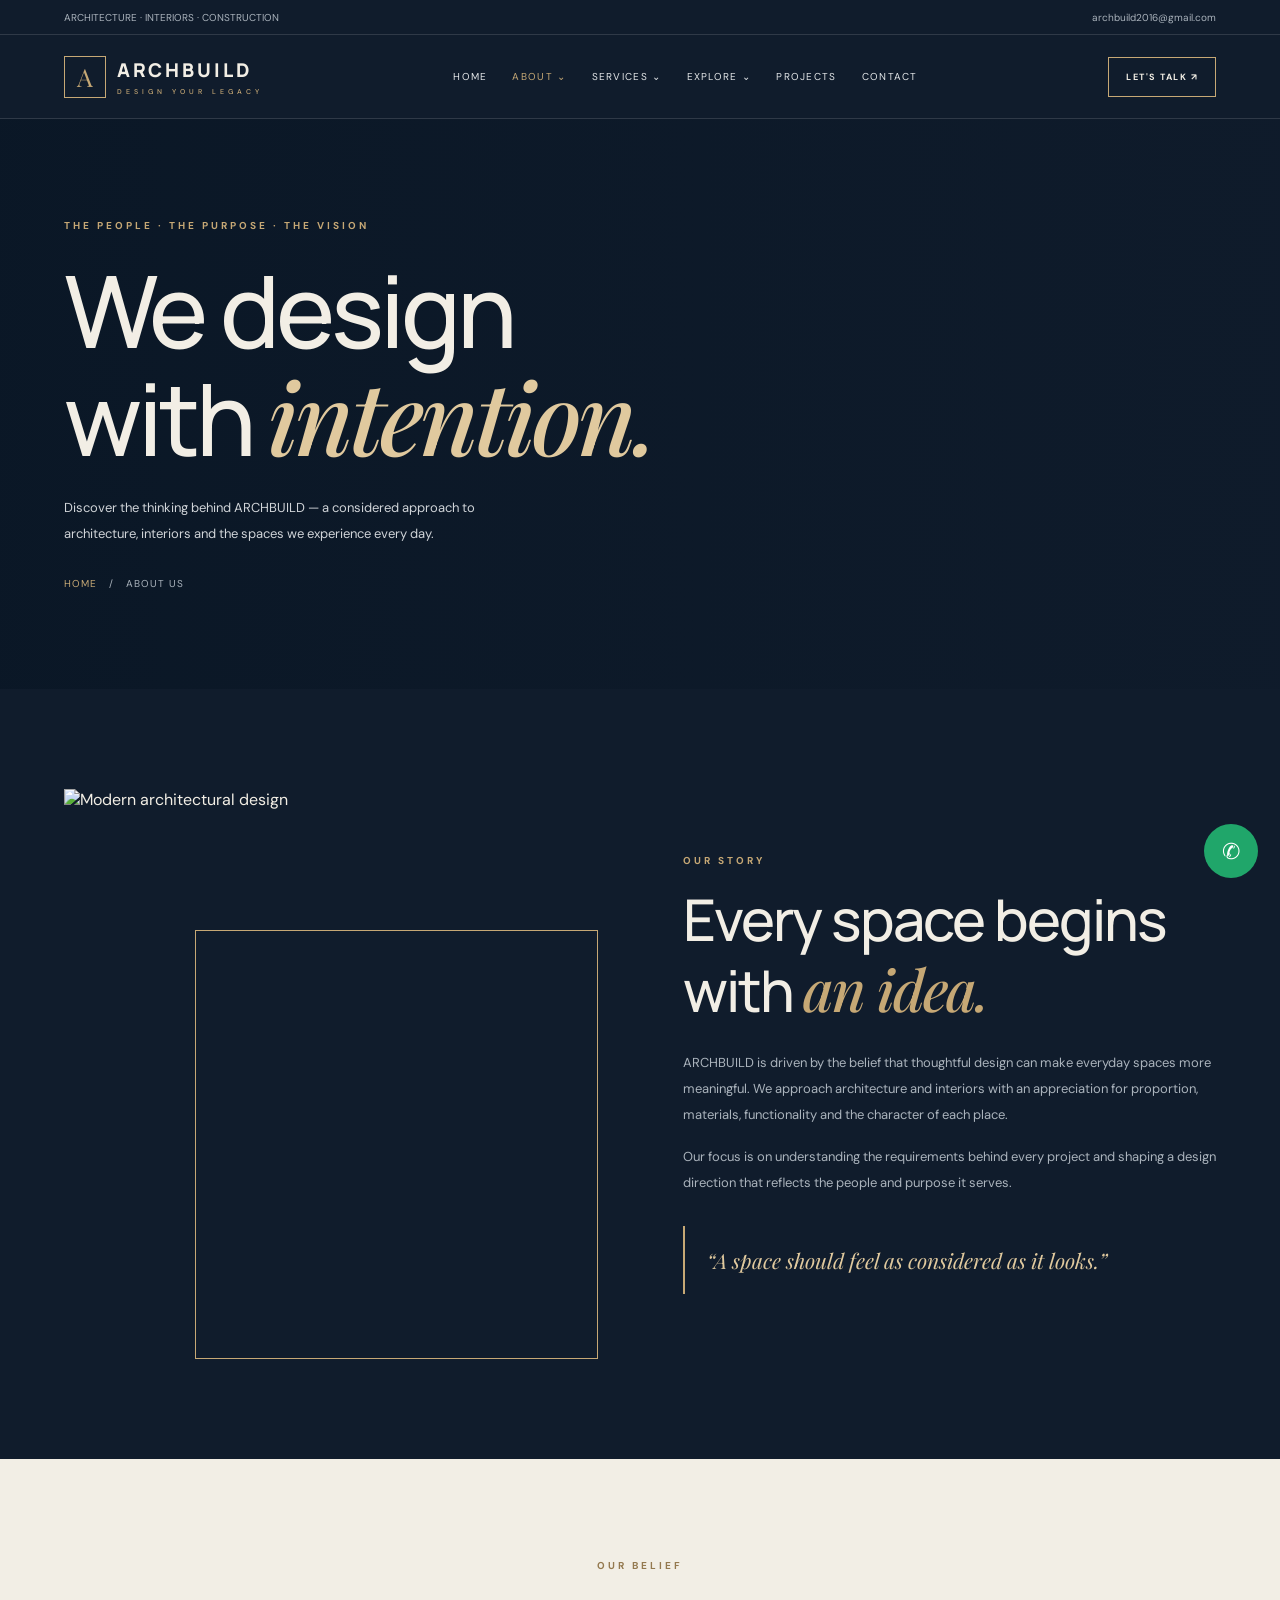
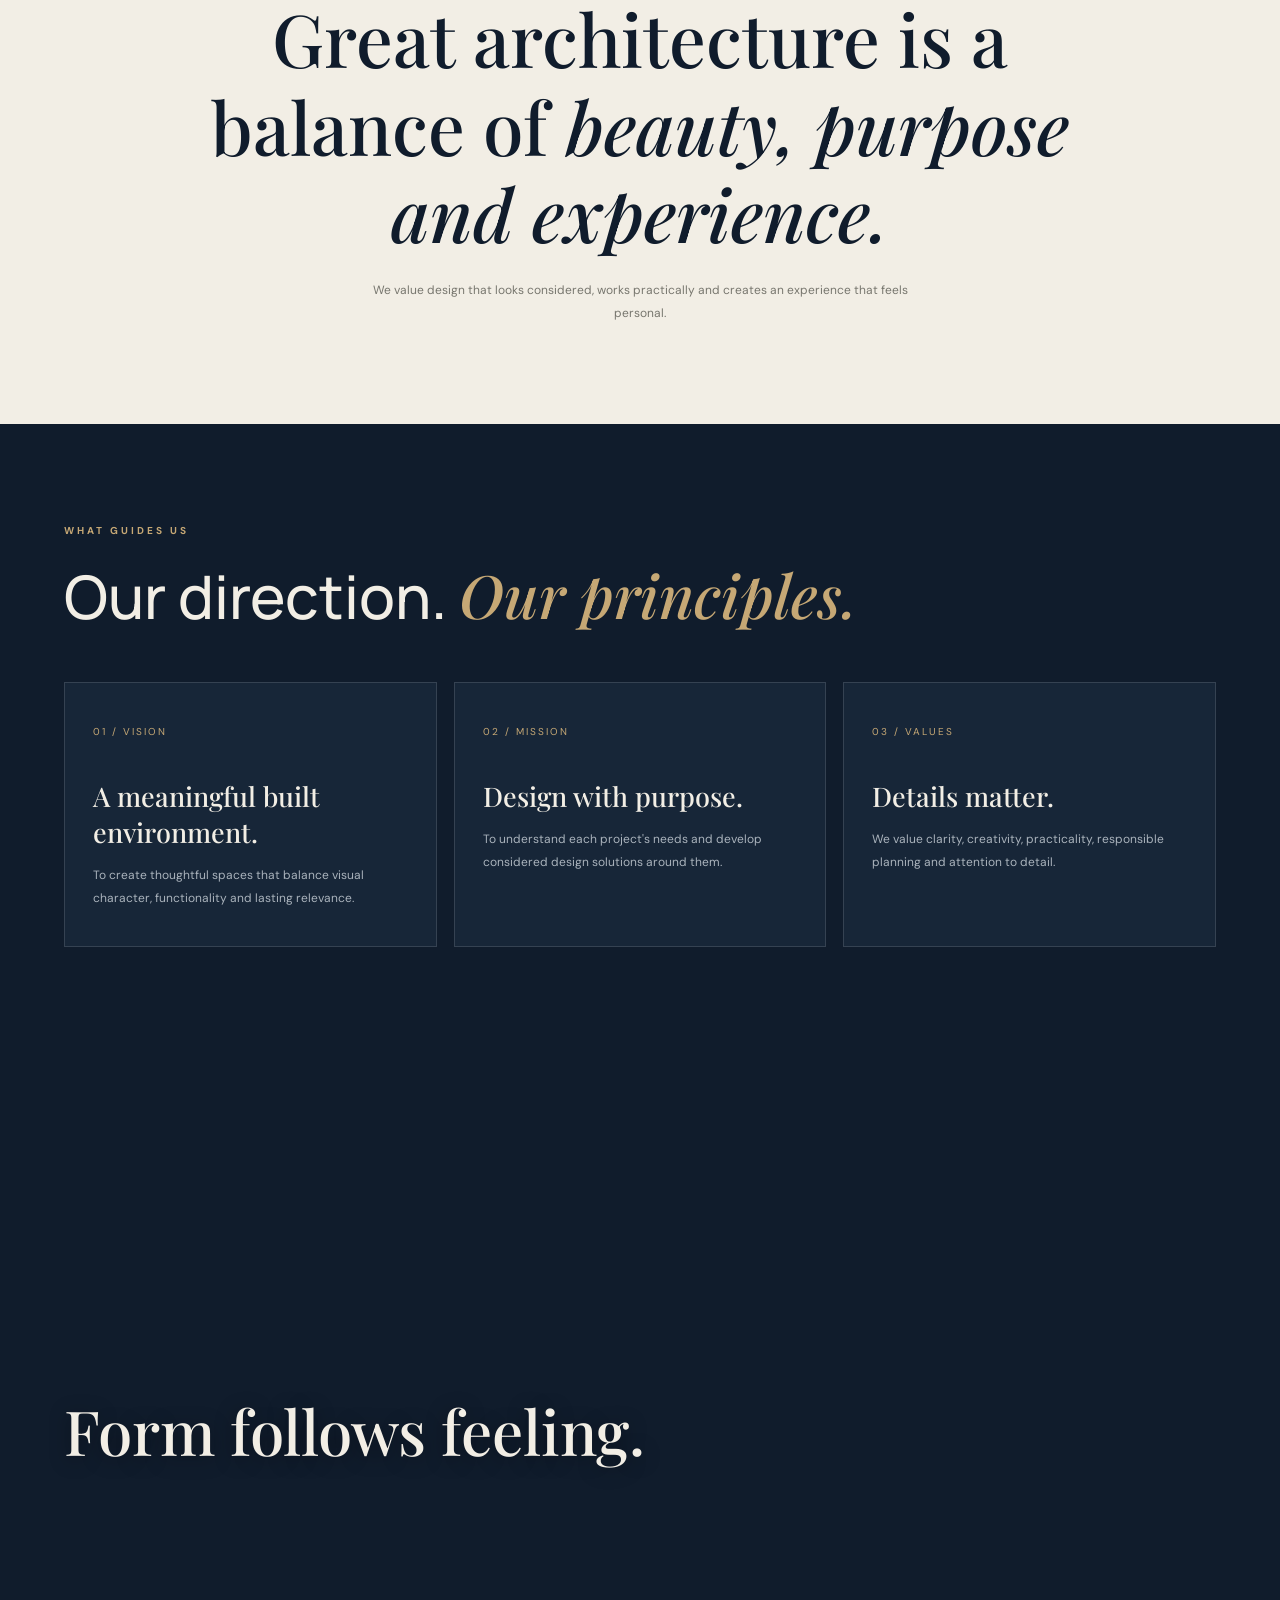
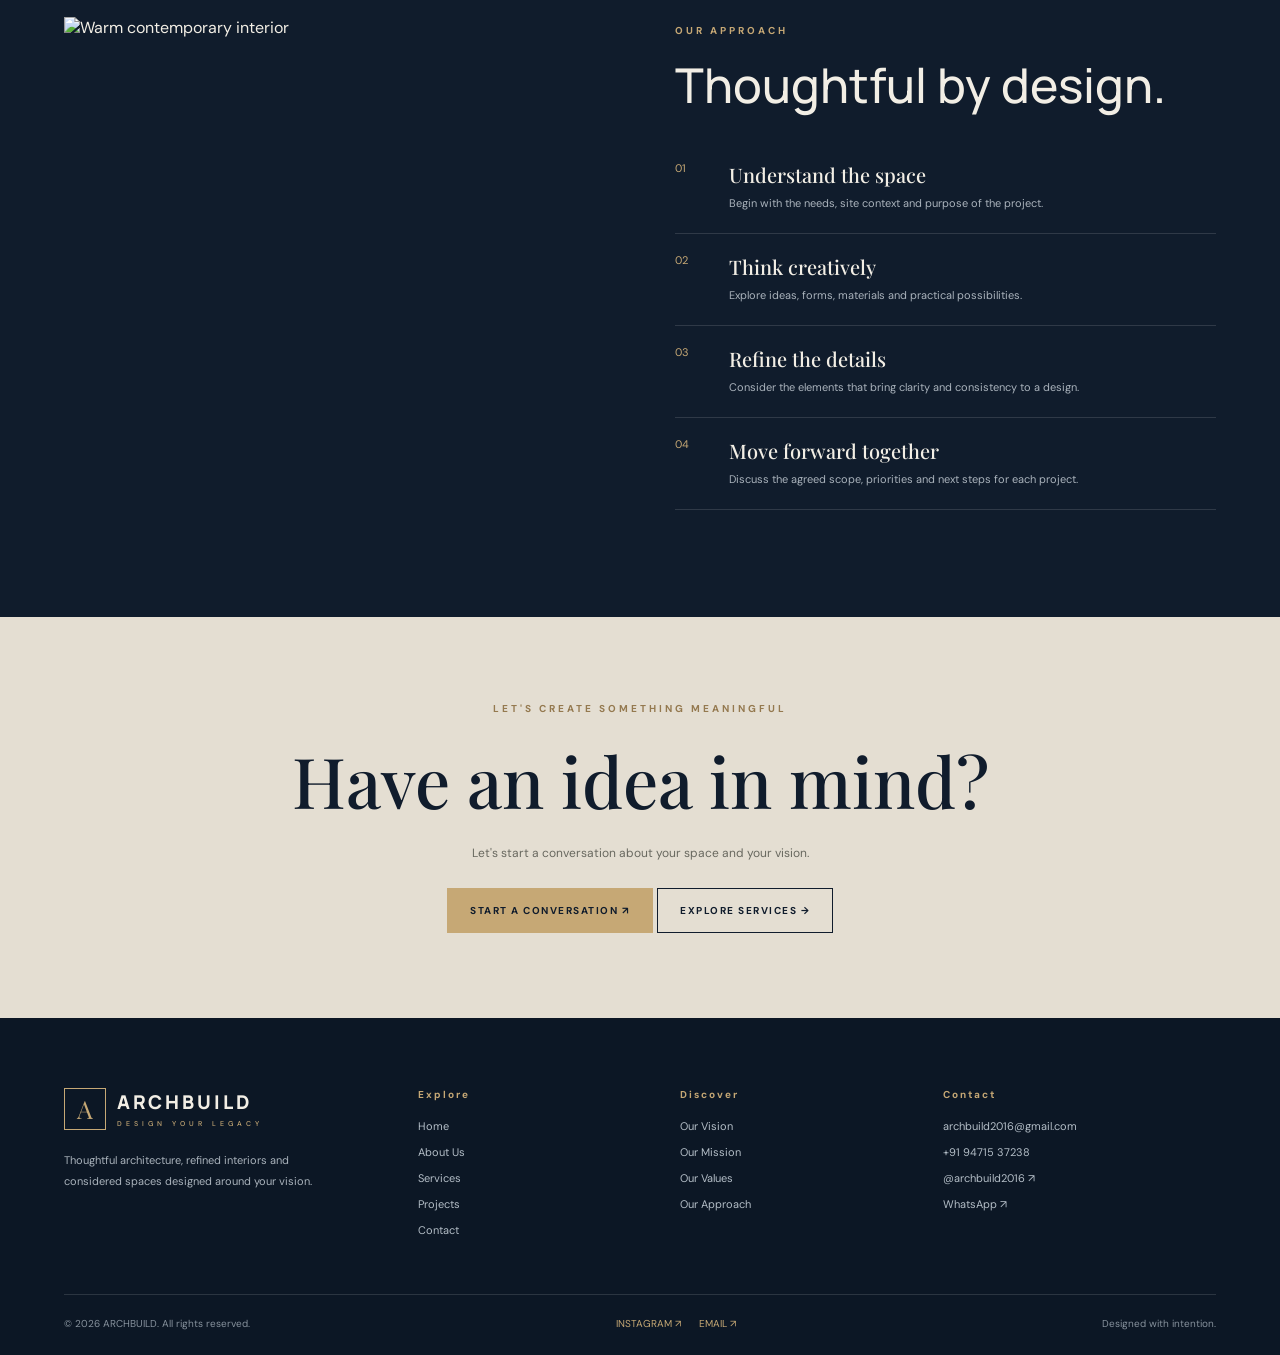
==== commit 7dc23099: "Update about.html" ====
--- a/about.html
+++ b/about.html
@@ -3,411 +3,419 @@
 <head>
 <meta charset="UTF-8">
 <meta name="viewport" content="width=device-width, initial-scale=1.0">
+<meta name="theme-color" content="#101C2C">
 <title>About Us | ARCHBUILD</title>
-<meta name="description" content="Discover ARCHBUILD — our philosophy, vision and approach to architecture, interiors and construction.">
-
 <link rel="preconnect" href="https://fonts.googleapis.com">
 <link rel="preconnect" href="https://fonts.gstatic.com" crossorigin>
-<link href="https://fonts.googleapis.com/css2?family=DM+Sans:wght@400;500;600;700&family=Playfair+Display:wght@400;500;600&display=swap" rel="stylesheet">
+<link href="https://fonts.googleapis.com/css2?family=DM+Sans:wght@400;500;600;700&family=Manrope:wght@400;500;600;700;800&family=Playfair+Display:ital,wght@0,500;0,600;1,500&display=swap" rel="stylesheet">
 
 <style>
 :root{
- --bg:#111210;
- --panel:#191a17;
- --cream:#eee9df;
- --muted:#aaa99f;
- --gold:#c6a477;
- --line:rgba(198,164,119,.23);
+--navy:#101C2C;--navy2:#172638;--gold:#C6A875;--gold2:#E0C99E;
+--ivory:#F2EEE5;--stone:#E4DED2;--muted:#AAB3BC;
+--line:rgba(255,255,255,.13);
+--sans:"DM Sans",sans-serif;--head:"Manrope",sans-serif;
+--serif:"Playfair Display",serif
 }
 *{margin:0;padding:0;box-sizing:border-box}
 html{scroll-behavior:smooth}
-body{background:var(--bg);color:var(--cream);font-family:'DM Sans',sans-serif}
+body{background:var(--navy);color:var(--ivory);font-family:var(--sans);overflow-x:hidden}
 a{text-decoration:none;color:inherit}
+button{font:inherit;cursor:pointer}
 img{display:block;width:100%;object-fit:cover}
-.navbar{
- height:82px;padding:0 7%;display:flex;align-items:center;
- justify-content:space-between;border-bottom:1px solid var(--line);
- position:relative;z-index:20;background:var(--bg)
-}
-.logo{font-family:'Playfair Display',serif;font-size:28px;letter-spacing:4px}
-.logo span{color:var(--gold)}
-.nav-links{display:flex;align-items:center;gap:30px}
-.nav-links a{font-size:11px;letter-spacing:1px;color:#d0cec5;transition:.3s}
-.nav-links a:hover,.nav-links a.active{color:var(--gold)}
-.nav-cta{border:1px solid var(--gold);padding:13px 20px;color:var(--gold)!important}
-.menu-btn{display:none;background:none;border:0;color:var(--cream);font-size:27px;cursor:pointer}
-
-.hero{
- min-height:660px;padding:100px 7% 75px;position:relative;
- display:flex;align-items:flex-end;overflow:hidden;
- background:
- linear-gradient(90deg,rgba(12,13,11,.89),rgba(12,13,11,.30)),
- linear-gradient(0deg,rgba(12,13,11,.85),transparent 70%),
- url('https://images.unsplash.com/photo-1600607687939-ce8a6c25118c?auto=format&fit=crop&w=2000&q=90') center/cover;
-}
-.hero-content{position:relative;z-index:2;max-width:900px}
-.eyebrow{font-size:10px;letter-spacing:4px;color:var(--gold);margin-bottom:28px}
-.hero h1{font-family:'Playfair Display',serif;font-size:clamp(55px,8vw,112px);font-weight:400;line-height:1.03}
-.hero h1 em{color:var(--gold);font-weight:400}
-.hero p{max-width:470px;font-size:14px;line-height:1.9;color:#d1cec5;margin-top:28px}
-.hero-index{position:absolute;right:7%;bottom:80px;color:#d2c7b7;font-size:11px;letter-spacing:3px}
-
-.intro{padding:115px 10%;display:grid;grid-template-columns:.7fr 1.3fr;gap:70px}
-.side-label{font-size:10px;letter-spacing:3px;color:var(--gold)}
-.intro h2{font-family:'Playfair Display',serif;font-weight:400;font-size:clamp(36px,5vw,65px);line-height:1.2}
-.intro h2 em{color:var(--gold);font-weight:400}
-.intro-copy p{font-size:14px;line-height:2;color:var(--muted);margin-top:20px;max-width:680px}
-.intro-copy p:first-child{margin-top:0}
-.intro-bottom{display:flex;align-items:center;gap:18px;margin-top:35px}
-.line{width:55px;height:1px;background:var(--gold)}
-.intro-bottom span{font-size:10px;letter-spacing:2px;color:var(--gold)}
-
-.story{padding:40px 7% 110px}
-.story-grid{display:grid;grid-template-columns:1.1fr .9fr;gap:25px;align-items:stretch}
-.story-main{height:590px;position:relative;overflow:hidden}
-.story-main img{height:100%;transition:.8s}
-.story-main:hover img{transform:scale(1.04)}
-.story-side{display:flex;flex-direction:column;gap:25px}
-.story-side img{height:285px}
-.story-caption{padding:25px;background:var(--panel);border:1px solid var(--line);flex:1}
-.story-caption span{color:var(--gold);font-size:10px;letter-spacing:3px}
-.story-caption h3{font-family:'Playfair Display',serif;font-weight:400;font-size:30px;margin:18px 0}
-.story-caption p{font-size:13px;line-height:1.9;color:var(--muted)}
-
-.statement{padding:115px 12%;background:#1a1b17;text-align:center}
-.statement .eyebrow{margin-bottom:28px}
-.statement h2{font-family:'Playfair Display',serif;font-size:clamp(36px,6vw,76px);line-height:1.25;font-weight:400}
-.statement h2 em{color:var(--gold)}
-.statement p{font-size:12px;letter-spacing:2px;color:var(--muted);margin-top:30px}
-
-.vision{padding:115px 7%}
-.vision-head{display:flex;justify-content:space-between;align-items:end;gap:35px;margin-bottom:60px}
-.vision-head h2{font-family:'Playfair Display',serif;font-size:clamp(40px,5vw,62px);font-weight:400}
-.vision-head h2 em{color:var(--gold)}
-.vision-head p{max-width:350px;font-size:13px;line-height:1.9;color:var(--muted)}
-.vision-grid{display:grid;grid-template-columns:1fr 1fr;gap:1px;background:var(--line);border:1px solid var(--line)}
-.vision-card{background:var(--bg);padding:45px;min-height:270px;transition:.3s}
-.vision-card:hover{background:#1b1c18}
-.vision-card .number{font-family:'Playfair Display',serif;color:var(--gold);font-size:18px}
-.vision-card h3{font-family:'Playfair Display',serif;font-size:30px;font-weight:400;margin:35px 0 15px}
-.vision-card p{font-size:13px;color:var(--muted);line-height:1.9;max-width:420px}
-
-.values{padding:105px 7%;background:#1a1b17}
-.values-heading{text-align:center;margin-bottom:55px}
-.values-heading h2{font-family:'Playfair Display',serif;font-size:clamp(38px,5vw,60px);font-weight:400}
-.values-heading h2 em{color:var(--gold)}
-.values-heading p{font-size:13px;color:var(--muted);margin-top:15px}
-.value-grid{display:grid;grid-template-columns:repeat(4,1fr);gap:15px}
-.value-card{padding:30px 22px;border-top:1px solid var(--gold)}
-.value-card span{font-size:11px;color:var(--gold);letter-spacing:2px}
-.value-card h3{font-family:'Playfair Display',serif;font-size:23px;font-weight:400;margin:27px 0 12px}
-.value-card p{font-size:12px;color:var(--muted);line-height:1.8}
-
-.approach{padding:115px 7%;display:grid;grid-template-columns:1fr 1fr;gap:75px;align-items:center}
-.approach-image{height:570px}
-.approach-image img{height:100%}
-.approach-copy h2{font-family:'Playfair Display',serif;font-size:clamp(40px,5vw,60px);font-weight:400;line-height:1.2}
-.approach-copy h2 em{color:var(--gold)}
-.approach-copy>p{font-size:13px;line-height:2;color:var(--muted);margin-top:25px}
-.approach-list{margin-top:35px}
-.approach-item{padding:18px 0;border-bottom:1px solid var(--line);display:flex;justify-content:space-between;gap:20px}
-.approach-item span:first-child{font-family:'Playfair Display',serif;font-size:18px}
-.approach-item span:last-child{color:var(--gold);font-size:12px}
-
-.final-cta{
- margin:0 7% 100px;padding:75px 8%;text-align:center;
- border:1px solid var(--line);
- background:linear-gradient(rgba(15,16,14,.85),rgba(15,16,14,.90)),
- url('https://images.unsplash.com/photo-1600210492486-724fe5c67fb0?auto=format&fit=crop&w=1600&q=85') center/cover;
-}
-.final-cta h2{font-family:'Playfair Display',serif;font-size:clamp(35px,5vw,60px);font-weight:400}
-.final-cta h2 em{color:var(--gold)}
-.final-cta p{font-size:13px;color:var(--muted);margin:20px 0 30px}
-.btn{display:inline-block;padding:17px 26px;background:var(--gold);color:#171713;font-size:10px;letter-spacing:2px;font-weight:700;transition:.3s}
-.btn:hover{background:#e2c39c;transform:translateY(-3px)}
-
-footer{padding:50px 7% 25px;border-top:1px solid var(--line)}
-.footer-top{display:flex;justify-content:space-between;gap:30px;flex-wrap:wrap;padding-bottom:35px}
-.footer-brand p{color:var(--muted);font-size:12px;margin-top:13px;line-height:1.8}
-.footer-links{display:flex;gap:22px;flex-wrap:wrap;align-items:center}
-.footer-links a{font-size:10px;color:var(--muted);letter-spacing:1px}
-.footer-links a:hover{color:var(--gold)}
-.footer-bottom{border-top:1px solid var(--line);padding-top:22px;color:#77786f;font-size:10px;display:flex;justify-content:space-between;gap:15px;flex-wrap:wrap}
-
-.reveal{opacity:0;transform:translateY(25px);transition:opacity .8s,transform .8s}
-.reveal.show{opacity:1;transform:translateY(0)}
-
-@media(max-width:1000px){
- .nav-links{gap:16px}
- .nav-links a{font-size:10px}
- .value-grid{grid-template-columns:repeat(2,1fr)}
+.container{width:min(1200px,90%);margin:auto}
+.eyebrow{font-size:10px;letter-spacing:3px;color:var(--gold);font-weight:700}
+.serif{font-family:var(--serif);font-style:italic;font-weight:500}
+.gold{color:var(--gold)}
+.btn{display:inline-flex;align-items:center;gap:12px;padding:15px 22px;border:1px solid var(--gold);font-size:10px;letter-spacing:1.5px;text-transform:uppercase;font-weight:700;transition:.3s}
+.btn:hover,.btn.primary{background:var(--gold);color:var(--navy)}
+.btn:hover{transform:translateY(-3px)}
+.btn.primary:hover{background:var(--gold2)}
+section{padding:100px 0}
+
+/* TOP AND NAV */
+.topline{height:35px;border-bottom:1px solid var(--line);font-size:10px;color:var(--muted)}
+.topline .container{height:100%;display:flex;justify-content:space-between;align-items:center}
+.topline a:hover{color:var(--gold)}
+.navbar{height:84px;background:var(--navy);position:relative;z-index:100;border-bottom:1px solid var(--line)}
+.nav-inner{height:100%;display:flex;align-items:center;justify-content:space-between;gap:20px}
+.logo{display:flex;align-items:center;gap:11px}
+.logo-symbol{height:42px;width:42px;border:1px solid var(--gold);display:grid;place-items:center;color:var(--gold);font:25px var(--serif)}
+.logo-name{font:800 19px var(--head);letter-spacing:3px}
+.logo-name small{display:block;font:500 7px var(--sans);color:var(--gold);letter-spacing:4px;margin-top:4px}
+.nav-links{display:flex;align-items:center;gap:25px;list-style:none}
+.nav-item{position:static}
+.nav-link{background:none;border:0;color:#E4E7E9;font-size:10px;letter-spacing:1.3px;text-transform:uppercase;padding:34px 0;display:flex;gap:7px;align-items:center}
+.nav-link:hover,.nav-link.active{color:var(--gold)}
+.nav-cta{font-size:9px;padding:13px 17px;white-space:nowrap}
+.menu-toggle{display:none;background:none;color:var(--ivory);border:1px solid var(--line);width:43px;height:43px;font-size:22px}
+.mega-menu{position:absolute;top:83px;left:0;right:0;background:var(--navy2);padding:35px 0;border-block:1px solid var(--gold);opacity:0;visibility:hidden;transform:translateY(10px);transition:.25s}
+.nav-item:hover .mega-menu,.nav-item:focus-within .mega-menu,.nav-item.open .mega-menu{opacity:1;visibility:visible;transform:translateY(0)}
+.mega-inner{display:grid;grid-template-columns:1.2fr 1fr 1fr 1fr;gap:30px}
+.mega-intro h3{font:27px var(--serif);margin:12px 0}
+.mega-intro p{font-size:12px;color:var(--muted);line-height:1.8}
+.mega-col h4{font-size:10px;color:var(--gold);letter-spacing:2px;margin-bottom:14px}
+.mega-col a{display:block;color:#C8D0D8;font-size:12px;padding:8px 0}
+.mega-col a:hover{color:var(--gold)}
+
+/* PAGE HERO */
+.page-hero{
+min-height:570px;display:flex;align-items:center;position:relative;
+background:linear-gradient(90deg,rgba(10,23,38,.94),rgba(10,23,38,.53),rgba(10,23,38,.2)),
+url("https://images.unsplash.com/photo-1600607687920-4e2a09cf159d?auto=format&fit=crop&w=2200&q=90") center/cover
+}
+.page-hero h1{font:500 clamp(55px,8vw,100px)/1.05 var(--head);letter-spacing:-4px;margin:25px 0}
+.page-hero h1 span{font-family:var(--serif);font-style:italic;color:var(--gold2)}
+.page-hero p{font-size:13px;color:#D0D4D8;line-height:2;max-width:440px}
+.breadcrumb{margin-top:30px;font-size:10px;letter-spacing:1px;color:var(--muted)}
+.breadcrumb a{color:var(--gold)}
+
+/* STORY */
+.story-grid{display:grid;grid-template-columns:1fr 1fr;gap:85px;align-items:center}
+.story-image{position:relative;padding:0 30px 30px 0}
+.story-image img{height:540px}
+.story-image:after{content:"";position:absolute;right:0;bottom:0;width:75%;height:75%;border:1px solid var(--gold);z-index:-1}
+.story-copy h2{font:500 clamp(36px,4.5vw,58px)/1.2 var(--head);letter-spacing:-2px;margin:18px 0 25px}
+.story-copy p{color:var(--muted);font-size:13px;line-height:2;margin-bottom:16px}
+.story-quote{margin-top:30px;padding:20px 0 20px 22px;border-left:2px solid var(--gold);font:italic 21px var(--serif);color:var(--gold2)}
+
+/* STATEMENT */
+.statement{background:var(--ivory);color:var(--navy);text-align:center}
+.statement .eyebrow{color:#94794F}
+.statement h2{font:500 clamp(37px,6vw,73px)/1.2 var(--serif);max-width:900px;margin:22px auto}
+.statement p{font-size:12px;color:#77766E;line-height:1.9;max-width:570px;margin:auto}
+
+/* VISION CARDS */
+.values-grid{display:grid;grid-template-columns:repeat(3,1fr);gap:17px;margin-top:45px}
+.value-card{padding:36px 28px;border:1px solid var(--line);background:var(--navy2);transition:.3s}
+.value-card:hover{border-color:var(--gold);transform:translateY(-5px)}
+.value-card .number{font-size:10px;letter-spacing:2px;color:var(--gold)}
+.value-card h3{font:500 27px var(--serif);margin:38px 0 14px}
+.value-card p{font-size:12px;line-height:1.9;color:var(--muted)}
+
+/* IMAGE BREAK */
+.image-break{height:470px;background:linear-gradient(90deg,rgba(16,28,44,.35),rgba(16,28,44,.1)),url("https://images.unsplash.com/photo-1600566753086-00f18fb6b3ea?auto=format&fit=crop&w=1800&q=85") center/cover}
+.image-break-inner{height:100%;display:flex;align-items:end;padding-bottom:45px}
+.image-break h2{font:500 clamp(35px,5vw,62px) var(--serif);text-shadow:0 3px 20px rgba(0,0,0,.4)}
+
+/* PRINCIPLES */
+.principles-grid{display:grid;grid-template-columns:1fr 1fr;gap:70px;align-items:center}
+.principles-image img{height:500px}
+.principles-copy h2{font:500 48px var(--head);margin:15px 0 25px}
+.principle{padding:19px 0;border-bottom:1px solid var(--line);display:grid;grid-template-columns:42px 1fr;gap:12px}
+.principle span{color:var(--gold);font-size:11px}
+.principle h3{font:500 20px var(--serif);margin-bottom:6px}
+.principle p{font-size:11px;color:var(--muted);line-height:1.8}
+
+/* CTA */
+.cta{background:var(--stone);color:var(--navy);text-align:center;padding:85px 0}
+.cta .eyebrow{color:#94794F}
+.cta h2{font:500 clamp(39px,6vw,70px) var(--serif);margin:18px auto}
+.cta p{font-size:12px;color:#68685F;margin-bottom:27px}
+
+/* FOOTER */
+footer{background:#0C1725;padding:70px 0 25px}
+.footer-grid{display:grid;grid-template-columns:1.4fr 1fr 1fr 1.2fr;gap:35px;padding-bottom:45px}
+.footer-about p{font-size:11px;color:var(--muted);line-height:1.9;margin-top:20px;max-width:260px}
+.footer-col h4{font-size:10px;letter-spacing:2px;color:var(--gold);margin-bottom:18px}
+.footer-col a{display:block;color:#B4BEC7;font-size:11px;margin:12px 0}
+.footer-col a:hover{color:var(--gold)}
+.footer-bottom{border-top:1px solid var(--line);padding-top:22px;display:flex;justify-content:space-between;gap:15px;color:#87929D;font-size:10px}
+.social{display:flex;gap:18px}.social a{color:var(--gold)}
+.whatsapp{position:fixed;right:22px;bottom:22px;width:54px;height:54px;border-radius:50%;background:#20A66A;color:white;z-index:90;display:grid;place-items:center;font-size:22px}
+.reveal{opacity:0;transform:translateY(25px);transition:.8s}
+.reveal.visible{opacity:1;transform:none}
+
+@media(max-width:1050px){
+.nav-links{gap:14px}.nav-cta{display:none}
+.story-grid{gap:40px}.footer-grid{grid-template-columns:repeat(2,1fr)}
 }
 @media(max-width:760px){
- .navbar{height:75px;padding:0 6%}
- .menu-btn{display:block}
- .nav-links{display:none;position:absolute;top:75px;left:0;right:0;background:#171814;padding:25px 6%;flex-direction:column;align-items:flex-start;gap:22px;border-bottom:1px solid var(--line)}
- .nav-links.open{display:flex}
- .hero{min-height:570px;padding:80px 6%}
- .hero-index{display:none}
- .intro{padding:75px 6%;grid-template-columns:1fr;gap:30px}
- .story{padding:15px 6% 75px}
- .story-grid{grid-template-columns:1fr}
- .story-main{height:400px}
- .story-side img{height:280px}
- .statement{padding:80px 7%}
- .vision{padding:80px 6%}
- .vision-head{flex-direction:column;align-items:flex-start}
- .vision-grid{grid-template-columns:1fr}
- .vision-card{min-height:220px;padding:32px}
- .values{padding:80px 6%}
- .approach{padding:80px 6%;grid-template-columns:1fr;gap:35px}
- .approach-image{height:400px}
- .final-cta{margin:0 6% 70px;padding:55px 25px}
-}
-@media(max-width:480px){
- .value-grid{grid-template-columns:1fr}
- .value-card{padding:25px 10px}
- .hero h1{font-size:53px}
- .story-main{height:320px}
- .approach-image{height:340px}
- .footer-links{gap:15px}
+.topline{display:none}.navbar{height:74px}
+.logo-name{font-size:17px}.menu-toggle{display:block}
+.nav-links{display:none;position:absolute;top:73px;left:0;right:0;background:var(--navy);padding:12px 5% 25px;flex-direction:column;align-items:stretch;gap:0;max-height:calc(100svh - 74px);overflow:auto}
+.nav-links.active{display:flex}
+.nav-item{border-bottom:1px solid var(--line)}
+.nav-link{width:100%;justify-content:space-between;padding:16px 0}
+.mega-menu{display:none;position:static;opacity:1;visibility:visible;transform:none;padding:18px;background:var(--navy2);border:0}
+.nav-item.open .mega-menu{display:block}
+.mega-inner{grid-template-columns:1fr 1fr;gap:20px}.mega-intro{grid-column:1/-1}
+.page-hero{min-height:530px;background-position:60% center}
+.page-hero h1{font-size:57px;letter-spacing:-2px}
+section{padding:75px 0}
+.story-grid,.principles-grid{grid-template-columns:1fr;gap:45px}
+.story-image img,.principles-image img{height:360px}
+.story-copy h2{font-size:42px}
+.values-grid{grid-template-columns:1fr}
+.image-break{height:350px}
+.footer-grid{grid-template-columns:1fr 1fr;gap:30px 18px}
+.footer-about{grid-column:1/-1}
+.footer-bottom{flex-direction:column}
+}
+@media(max-width:420px){
+.page-hero h1{font-size:49px}
+.footer-grid{grid-template-columns:1fr}
+.footer-about{grid-column:auto}
+}
+@media(prefers-reduced-motion:reduce){
+*,*::before,*::after{scroll-behavior:auto!important;transition:none!important}
+.reveal{opacity:1;transform:none}
 }
 </style>
 </head>
 
 <body>
 
+<div class="topline">
+<div class="container">
+<span>ARCHITECTURE · INTERIORS · CONSTRUCTION</span>
+<a href="mailto:archbuild2016@gmail.com">archbuild2016@gmail.com</a>
+</div>
+</div>
+
 <header class="navbar">
- <a href="index.html" class="logo">ARCH<span>BUILD</span></a>
- <button class="menu-btn" id="menuBtn" aria-label="Open menu">☰</button>
- <nav class="nav-links" id="navLinks">
-  <a href="index.html">HOME</a>
-  <a href="about.html" class="active">ABOUT</a>
-  <a href="services.html">SERVICES</a>
-  <a href="projects.html">PROJECTS</a>
-  <a href="contact.html">CONTACT</a>
-  <a href="contact.html" class="nav-cta">LET'S TALK ↗</a>
- </nav>
+<div class="container nav-inner">
+<a href="index.html" class="logo">
+<div class="logo-symbol">A</div>
+<div class="logo-name">ARCHBUILD<small>DESIGN YOUR LEGACY</small></div>
+</a>
+
+<button class="menu-toggle" id="menuToggle" aria-label="Toggle menu" aria-expanded="false">☰</button>
+
+<ul class="nav-links" id="navLinks">
+<li class="nav-item"><a class="nav-link" href="index.html">Home</a></li>
+
+<li class="nav-item has-mega">
+<button class="nav-link active mega-trigger" aria-expanded="false">About ⌄</button>
+<div class="mega-menu"><div class="container mega-inner">
+<div class="mega-intro"><span class="eyebrow">OUR IDENTITY</span><h3>Spaces with a story.</h3><p>Discover what inspires our approach to thoughtful spaces.</p></div>
+<div class="mega-col"><h4>Company</h4><a href="about.html">About Us</a><a href="#vision">Our Vision</a><a href="#mission">Our Mission</a></div>
+<div class="mega-col"><h4>Our Values</h4><a href="#values">Our Values</a><a href="#approach">Our Approach</a><a href="#story">Our Story</a></div>
+<div class="mega-col"><h4>Explore</h4><a href="services.html">Services</a><a href="projects.html">Projects</a><a href="contact.html">Contact</a></div>
+</div></div>
+</li>
+
+<li class="nav-item has-mega">
+<button class="nav-link mega-trigger" aria-expanded="false">Services ⌄</button>
+<div class="mega-menu"><div class="container mega-inner">
+<div class="mega-intro"><span class="eyebrow">WHAT WE DO</span><h3>Designed around you.</h3><p>Explore our design and construction services.</p></div>
+<div class="mega-col"><h4>Design</h4><a href="services.html#architecture">Architecture</a><a href="services.html#interior">Interiors</a><a href="services.html#planning">Planning</a></div>
+<div class="mega-col"><h4>Build</h4><a href="services.html#construction">Construction</a><a href="services.html#renovation">Renovation</a><a href="services.html#development">Development</a></div>
+<div class="mega-col"><h4>Connect</h4><a href="contact.html">Request a Quote</a><a href="contact.html">Consultation</a><a href="contact.html">Contact Us</a></div>
+</div></div>
+</li>
+
+<li class="nav-item has-mega">
+<button class="nav-link mega-trigger" aria-expanded="false">Explore ⌄</button>
+<div class="mega-menu"><div class="container mega-inner">
+<div class="mega-intro"><span class="eyebrow">DISCOVER</span><h3>Ideas into spaces.</h3><p>Find inspiration for your next project.</p></div>
+<div class="mega-col"><h4>Portfolio</h4><a href="projects.html">All Projects</a><a href="projects.html">Residential</a><a href="projects.html">Interiors</a></div>
+<div class="mega-col"><h4>Information</h4><a href="services.html">Services</a><a href="about.html">Our Story</a><a href="contact.html">Enquiries</a></div>
+<div class="mega-col"><h4>Social</h4><a href="https://www.instagram.com/archbuild2016/" target="_blank" rel="noopener">Instagram ↗</a><a href="mailto:archbuild2016@gmail.com">Email Us</a></div>
+</div></div>
+</li>
+
+<li class="nav-item"><a class="nav-link" href="projects.html">Projects</a></li>
+<li class="nav-item"><a class="nav-link" href="contact.html">Contact</a></li>
+</ul>
+
+<a href="contact.html" class="btn nav-cta">Let's Talk ↗</a>
+</div>
 </header>
 
+<main>
+
 <!-- HERO -->
-<section class="hero">
- <div class="hero-content">
-  <div class="eyebrow">THE STORY BEHIND ARCHBUILD</div>
-  <h1>Designed with<br>purpose.<br><em>Built to inspire.</em></h1>
-  <p>We believe meaningful spaces begin with meaningful ideas. Discover the philosophy and approach that shape ARCHBUILD.</p>
- </div>
- <div class="hero-index">01 — OUR STORY</div>
-</section>
-
-<!-- INTRODUCTION -->
-<section class="intro reveal">
- <div>
-  <div class="side-label">01 / INTRODUCTION</div>
- </div>
- <div class="intro-copy">
-  <h2>Architecture is more than construction. It is the art of <em>creating possibilities.</em></h2>
-  <p>ARCHBUILD is built around a simple idea: every space should have a purpose, a personality and a story worth experiencing.</p>
-  <p>We bring together architectural thinking, interior design and practical planning to approach every project with creativity, clarity and attention to detail.</p>
-  <p>Our focus is to understand what matters to the people behind each project and translate those ideas into thoughtful spaces.</p>
-  <div class="intro-bottom">
-   <div class="line"></div>
-   <span>THOUGHTFUL BY DESIGN</span>
-  </div>
- </div>
-</section>
-
-<!-- VISUAL STORY -->
-<section class="story reveal">
- <div class="story-grid">
-  <div class="story-main">
-   <img src="https://images.unsplash.com/photo-1600607687939-ce8a6c25118c?auto=format&fit=crop&w=1200&q=85" alt="Contemporary residential architecture">
-  </div>
-  <div class="story-side">
-   <img src="https://images.unsplash.com/photo-1600210492486-724fe5c67fb0?auto=format&fit=crop&w=1000&q=85" alt="Elegant contemporary interior">
-   <div class="story-caption">
-    <span>OUR PERSPECTIVE</span>
-    <h3>Spaces that feel as good as they look.</h3>
-    <p>We value the relationship between aesthetics, functionality and the everyday experience of a space.</p>
-   </div>
-  </div>
- </div>
+<section class="page-hero" style="padding:0">
+<div class="container">
+<div class="eyebrow">THE PEOPLE · THE PURPOSE · THE VISION</div>
+<h1>We design<br>with <span>intention.</span></h1>
+<p>Discover the thinking behind ARCHBUILD — a considered approach to architecture, interiors and the spaces we experience every day.</p>
+<div class="breadcrumb"><a href="index.html">HOME</a> &nbsp; / &nbsp; ABOUT US</div>
+</div>
+</section>
+
+<!-- STORY -->
+<section id="story">
+<div class="container story-grid">
+<div class="story-image reveal">
+<img src="https://images.unsplash.com/photo-1600607687939-ce8a6c25118c?auto=format&fit=crop&w=1100&q=85" alt="Modern architectural design">
+</div>
+<div class="story-copy reveal">
+<div class="eyebrow">OUR STORY</div>
+<h2>Every space begins with <span class="serif gold">an idea.</span></h2>
+<p>ARCHBUILD is driven by the belief that thoughtful design can make everyday spaces more meaningful. We approach architecture and interiors with an appreciation for proportion, materials, functionality and the character of each place.</p>
+<p>Our focus is on understanding the requirements behind every project and shaping a design direction that reflects the people and purpose it serves.</p>
+<div class="story-quote">“A space should feel as considered as it looks.”</div>
+</div>
+</div>
 </section>
 
 <!-- STATEMENT -->
 <section class="statement">
- <div class="eyebrow">WHAT WE BELIEVE</div>
- <h2>Great spaces don't happen by accident. They are shaped by <em>intention.</em></h2>
- <p>IDEAS · DESIGN · DETAIL · EXECUTION</p>
-</section>
-
-<!-- VISION AND MISSION -->
-<section class="vision reveal">
- <div class="vision-head">
-  <div>
-   <div class="eyebrow">02 / OUR DIRECTION</div>
-   <h2>What drives <em>us.</em></h2>
-  </div>
-  <p>Our direction is guided by a belief in thoughtful design, purposeful planning and lasting value.</p>
- </div>
-
- <div class="vision-grid">
-  <div class="vision-card">
-   <span class="number">01 / VISION</span>
-   <h3>Think beyond today.</h3>
-   <p>To create spaces that remain relevant, functional and inspiring through changing needs and generations.</p>
-  </div>
-
-  <div class="vision-card">
-   <span class="number">02 / MISSION</span>
-   <h3>Turn ideas into reality.</h3>
-   <p>To approach every project with creativity, clear communication and a commitment to thoughtful execution.</p>
-  </div>
-
-  <div class="vision-card">
-   <span class="number">03 / PURPOSE</span>
-   <h3>Design with meaning.</h3>
-   <p>To make every design decision contribute to the purpose, character and experience of a space.</p>
-  </div>
-
-  <div class="vision-card">
-   <span class="number">04 / PROMISE</span>
-   <h3>Details matter.</h3>
-   <p>To value quality, transparency and careful attention throughout the design and project journey.</p>
-  </div>
- </div>
-</section>
-
-<!-- VALUES -->
-<section class="values reveal">
- <div class="values-heading">
-  <div class="eyebrow">03 / OUR PRINCIPLES</div>
-  <h2>The values behind <em>every detail.</em></h2>
-  <p>The principles that guide how we think, design and approach our work.</p>
- </div>
-
- <div class="value-grid">
-  <div class="value-card">
-   <span>01 / CREATIVITY</span>
-   <h3>Original Thinking</h3>
-   <p>We explore ideas with an open mind and seek thoughtful solutions to design challenges.</p>
-  </div>
-
-  <div class="value-card">
-   <span>02 / QUALITY</span>
-   <h3>Attention to Detail</h3>
-   <p>We believe the smallest decisions can make a meaningful difference to the final experience.</p>
-  </div>
-
-  <div class="value-card">
-   <span>03 / PURPOSE</span>
-   <h3>Functional Design</h3>
-   <p>Beauty and usability should work together, not compete with each other.</p>
-  </div>
-
-  <div class="value-card">
-   <span>04 / TRUST</span>
-   <h3>Clear Communication</h3>
-   <p>Good collaboration begins with listening, understanding and keeping expectations clear.</p>
-  </div>
- </div>
-</section>
+<div class="container reveal">
+<div class="eyebrow">OUR BELIEF</div>
+<h2>Great architecture is a balance of <span class="serif">beauty, purpose and experience.</span></h2>
+<p>We value design that looks considered, works practically and creates an experience that feels personal.</p>
+</div>
+</section>
+
+<!-- VISION MISSION VALUES -->
+<section id="vision">
+<div class="container">
+<div class="eyebrow">WHAT GUIDES US</div>
+<h2 style="font:500 clamp(37px,5vw,60px) var(--head);margin-top:17px">Our direction. <span class="serif gold">Our principles.</span></h2>
+
+<div class="values-grid">
+<article class="value-card reveal">
+<span class="number">01 / VISION</span>
+<h3>A meaningful built environment.</h3>
+<p>To create thoughtful spaces that balance visual character, functionality and lasting relevance.</p>
+</article>
+<article class="value-card reveal" id="mission">
+<span class="number">02 / MISSION</span>
+<h3>Design with purpose.</h3>
+<p>To understand each project's needs and develop considered design solutions around them.</p>
+</article>
+<article class="value-card reveal" id="values">
+<span class="number">03 / VALUES</span>
+<h3>Details matter.</h3>
+<p>We value clarity, creativity, practicality, responsible planning and attention to detail.</p>
+</article>
+</div>
+</div>
+</section>
+
+<!-- IMAGE BREAK -->
+<div class="image-break">
+<div class="container image-break-inner">
+<h2>Form follows feeling.</h2>
+</div>
+</div>
 
 <!-- APPROACH -->
-<section class="approach reveal">
- <div class="approach-image">
-  <img src="https://images.unsplash.com/photo-1600607687920-4e2a09cf159d?auto=format&fit=crop&w=1100&q=85" alt="Modern architecture and interior design">
- </div>
-
- <div class="approach-copy">
-  <div class="eyebrow">04 / OUR APPROACH</div>
-  <h2>Every project deserves a <em>thoughtful beginning.</em></h2>
-  <p>We start by understanding the project, the people involved and the goals that matter. From there, we shape ideas into a clear direction.</p>
-
-  <div class="approach-list">
-   <div class="approach-item">
-    <span>Understanding</span>
-    <span>01 ↗</span>
-   </div>
-   <div class="approach-item">
-    <span>Concept & Design</span>
-    <span>02 ↗</span>
-   </div>
-   <div class="approach-item">
-    <span>Planning & Coordination</span>
-    <span>03 ↗</span>
-   </div>
-   <div class="approach-item">
-    <span>Execution & Delivery</span>
-    <span>04 ↗</span>
-   </div>
-  </div>
-
-  <a href="services.html" class="btn" style="margin-top:30px">EXPLORE OUR SERVICES ↗</a>
- </div>
-</section>
-
-<!-- FINAL CTA -->
-<section class="final-cta">
- <div class="eyebrow">LET'S CREATE SOMETHING MEANINGFUL</div>
- <h2>Your idea could be<br>our next <em>story.</em></h2>
- <p>Have a project in mind? Let's start with a conversation.</p>
- <a href="contact.html" class="btn">START A CONVERSATION ↗</a>
-</section>
-
-<!-- FOOTER -->
+<section id="approach">
+<div class="container principles-grid">
+<div class="principles-image reveal">
+<img src="https://images.unsplash.com/photo-1600210492486-724fe5c67fb0?auto=format&fit=crop&w=1100&q=85" alt="Warm contemporary interior">
+</div>
+<div class="principles-copy reveal">
+<div class="eyebrow">OUR APPROACH</div>
+<h2>Thoughtful by design.</h2>
+
+<div class="principle">
+<span>01</span>
+<div><h3>Understand the space</h3><p>Begin with the needs, site context and purpose of the project.</p></div>
+</div>
+<div class="principle">
+<span>02</span>
+<div><h3>Think creatively</h3><p>Explore ideas, forms, materials and practical possibilities.</p></div>
+</div>
+<div class="principle">
+<span>03</span>
+<div><h3>Refine the details</h3><p>Consider the elements that bring clarity and consistency to a design.</p></div>
+</div>
+<div class="principle">
+<span>04</span>
+<div><h3>Move forward together</h3><p>Discuss the agreed scope, priorities and next steps for each project.</p></div>
+</div>
+</div>
+</div>
+</section>
+
+<!-- CTA -->
+<section class="cta">
+<div class="container reveal">
+<div class="eyebrow">LET'S CREATE SOMETHING MEANINGFUL</div>
+<h2>Have an idea in mind?</h2>
+<p>Let's start a conversation about your space and your vision.</p>
+<a href="contact.html" class="btn primary">Start a Conversation ↗</a>
+<a href="services.html" class="btn" style="color:var(--navy);border-color:var(--navy)">Explore Services →</a>
+</div>
+</section>
+
+</main>
+
 <footer>
- <div class="footer-top">
-  <div class="footer-brand">
-   <a href="index.html" class="logo">ARCH<span>BUILD</span></a>
-   <p>Thoughtful design. Timeless spaces.<br>Building ideas into reality.</p>
-  </div>
-
-  <div class="footer-links">
-   <a href="index.html">HOME</a>
-   <a href="about.html">ABOUT</a>
-   <a href="services.html">SERVICES</a>
-   <a href="projects.html">PROJECTS</a>
-   <a href="contact.html">CONTACT</a>
-   <a href="https://www.instagram.com/archbuild2016/" target="_blank" rel="noopener">INSTAGRAM ↗</a>
-  </div>
- </div>
-
- <div class="footer-bottom">
-  <span>© 2026 ARCHBUILD. ALL RIGHTS RESERVED.</span>
-  <span>archbuild2016@gmail.com · +91 94715 37238</span>
- </div>
+<div class="container">
+<div class="footer-grid">
+<div class="footer-about">
+<a href="index.html" class="logo"><div class="logo-symbol">A</div><div class="logo-name">ARCHBUILD<small>DESIGN YOUR LEGACY</small></div></a>
+<p>Thoughtful architecture, refined interiors and considered spaces designed around your vision.</p>
+</div>
+<div class="footer-col">
+<h4>Explore</h4>
+<a href="index.html">Home</a><a href="about.html">About Us</a><a href="services.html">Services</a><a href="projects.html">Projects</a><a href="contact.html">Contact</a>
+</div>
+<div class="footer-col">
+<h4>Discover</h4>
+<a href="#vision">Our Vision</a><a href="#mission">Our Mission</a><a href="#values">Our Values</a><a href="#approach">Our Approach</a>
+</div>
+<div class="footer-col">
+<h4>Contact</h4>
+<a href="mailto:archbuild2016@gmail.com">archbuild2016@gmail.com</a>
+<a href="tel:+919471537238">+91 94715 37238</a>
+<a href="https://www.instagram.com/archbuild2016/" target="_blank" rel="noopener">@archbuild2016 ↗</a>
+<a href="https://wa.me/919471537238" target="_blank" rel="noopener">WhatsApp ↗</a>
+</div>
+</div>
+<div class="footer-bottom">
+<span>© <span id="year"></span> ARCHBUILD. All rights reserved.</span>
+<div class="social"><a href="https://www.instagram.com/archbuild2016/" target="_blank" rel="noopener">INSTAGRAM ↗</a><a href="mailto:archbuild2016@gmail.com">EMAIL ↗</a></div>
+<span>Designed with intention.</span>
+</div>
+</div>
 </footer>
 
+<a class="whatsapp" href="https://wa.me/919471537238" target="_blank" rel="noopener" aria-label="WhatsApp">✆</a>
+
 <script>
-const menuBtn=document.getElementById('menuBtn');
-const navLinks=document.getElementById('navLinks');
-
-menuBtn.addEventListener('click',()=>{
- navLinks.classList.toggle('open');
- menuBtn.textContent=navLinks.classList.contains('open')?'✕':'☰';
-});
-
-document.querySelectorAll('.nav-links a').forEach(link=>{
- link.addEventListener('click',()=>{
-  navLinks.classList.remove('open');
-  menuBtn.textContent='☰';
- });
+const toggle=document.getElementById("menuToggle");
+const links=document.getElementById("navLinks");
+
+toggle.addEventListener("click",()=>{
+const open=links.classList.toggle("active");
+toggle.textContent=open?"×":"☰";
+toggle.setAttribute("aria-expanded",open);
+});
+
+document.querySelectorAll(".mega-trigger").forEach(btn=>{
+btn.addEventListener("click",()=>{
+if(innerWidth<=760){
+const parent=btn.closest(".nav-item");
+const open=parent.classList.toggle("open");
+btn.setAttribute("aria-expanded",open);
+}
+});
+});
+
+document.querySelectorAll(".nav-links a").forEach(a=>{
+a.addEventListener("click",()=>{
+links.classList.remove("active");
+toggle.textContent="☰";
+toggle.setAttribute("aria-expanded","false");
+});
+});
+
+window.addEventListener("resize",()=>{
+if(innerWidth>760){
+links.classList.remove("active");
+document.querySelectorAll(".nav-item.open").forEach(x=>x.classList.remove("open"));
+toggle.textContent="☰";
+}
 });
 
 const observer=new IntersectionObserver(entries=>{
- entries.forEach(entry=>{
-  if(entry.isIntersecting){
-   entry.target.classList.add('show');
-   observer.unobserve(entry.target);
-  }
- });
+entries.forEach(entry=>{
+if(entry.isIntersecting){
+entry.target.classList.add("visible");
+observer.unobserve(entry.target);
+}
+});
 },{threshold:.12});
 
-document.querySelectorAll('.reveal').forEach(el=>{
- observer.observe(el);
-});
+document.querySelectorAll(".reveal").forEach(el=>observer.observe(el));
+document.getElementById("year").textContent=new Date().getFullYear();
 </script>
-
 </body>
 </html>
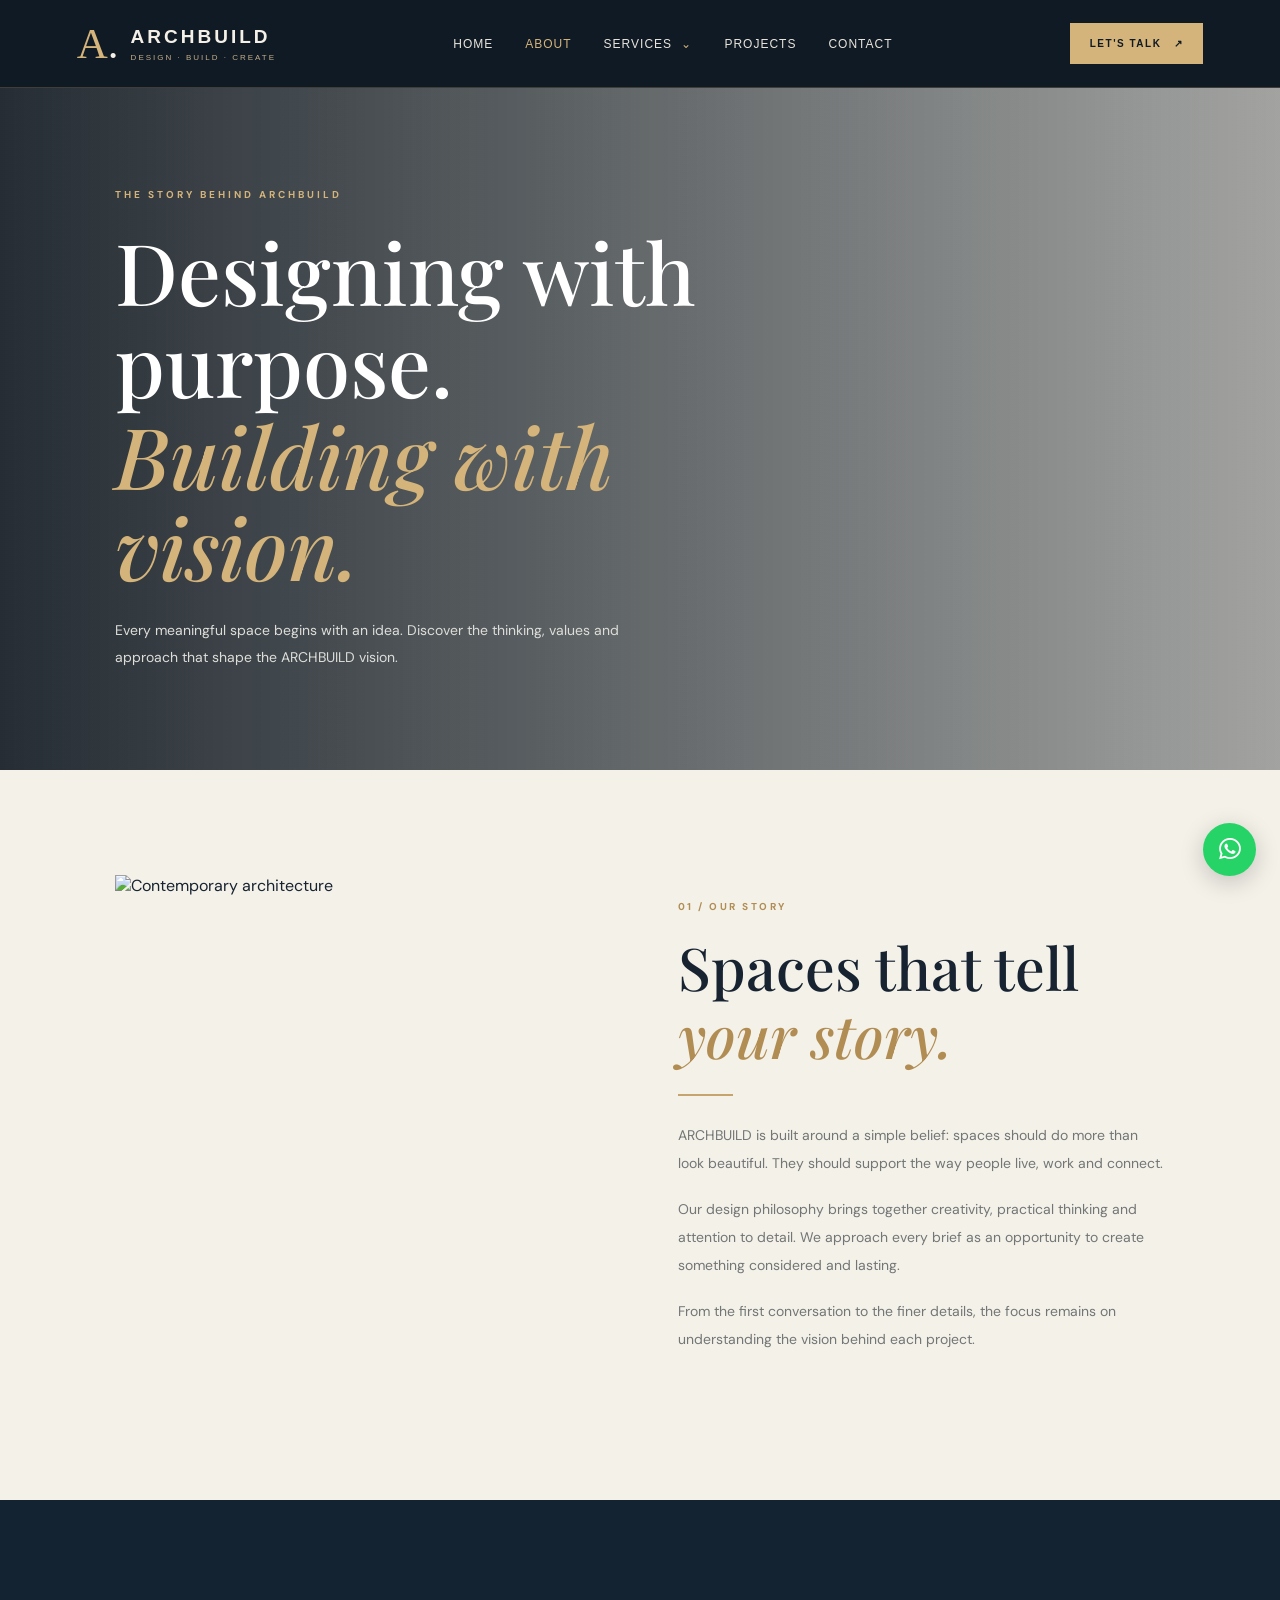
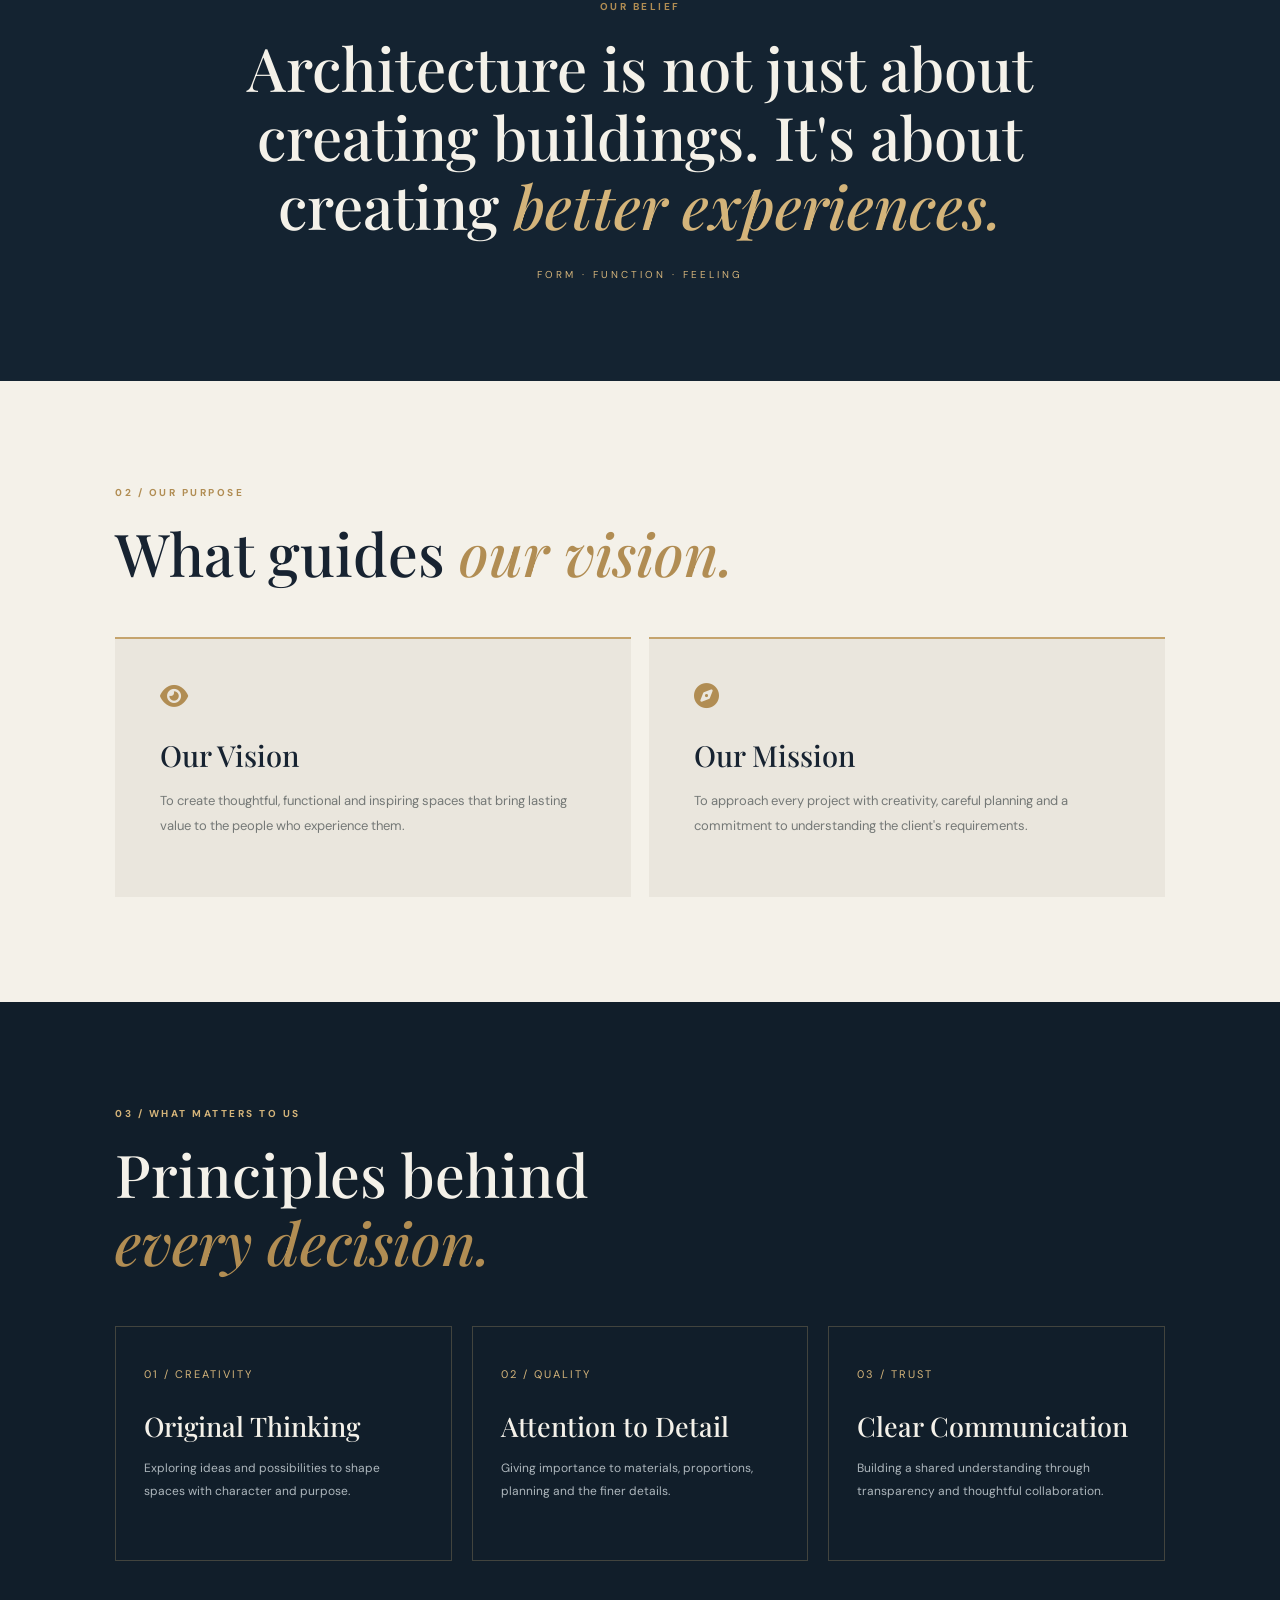
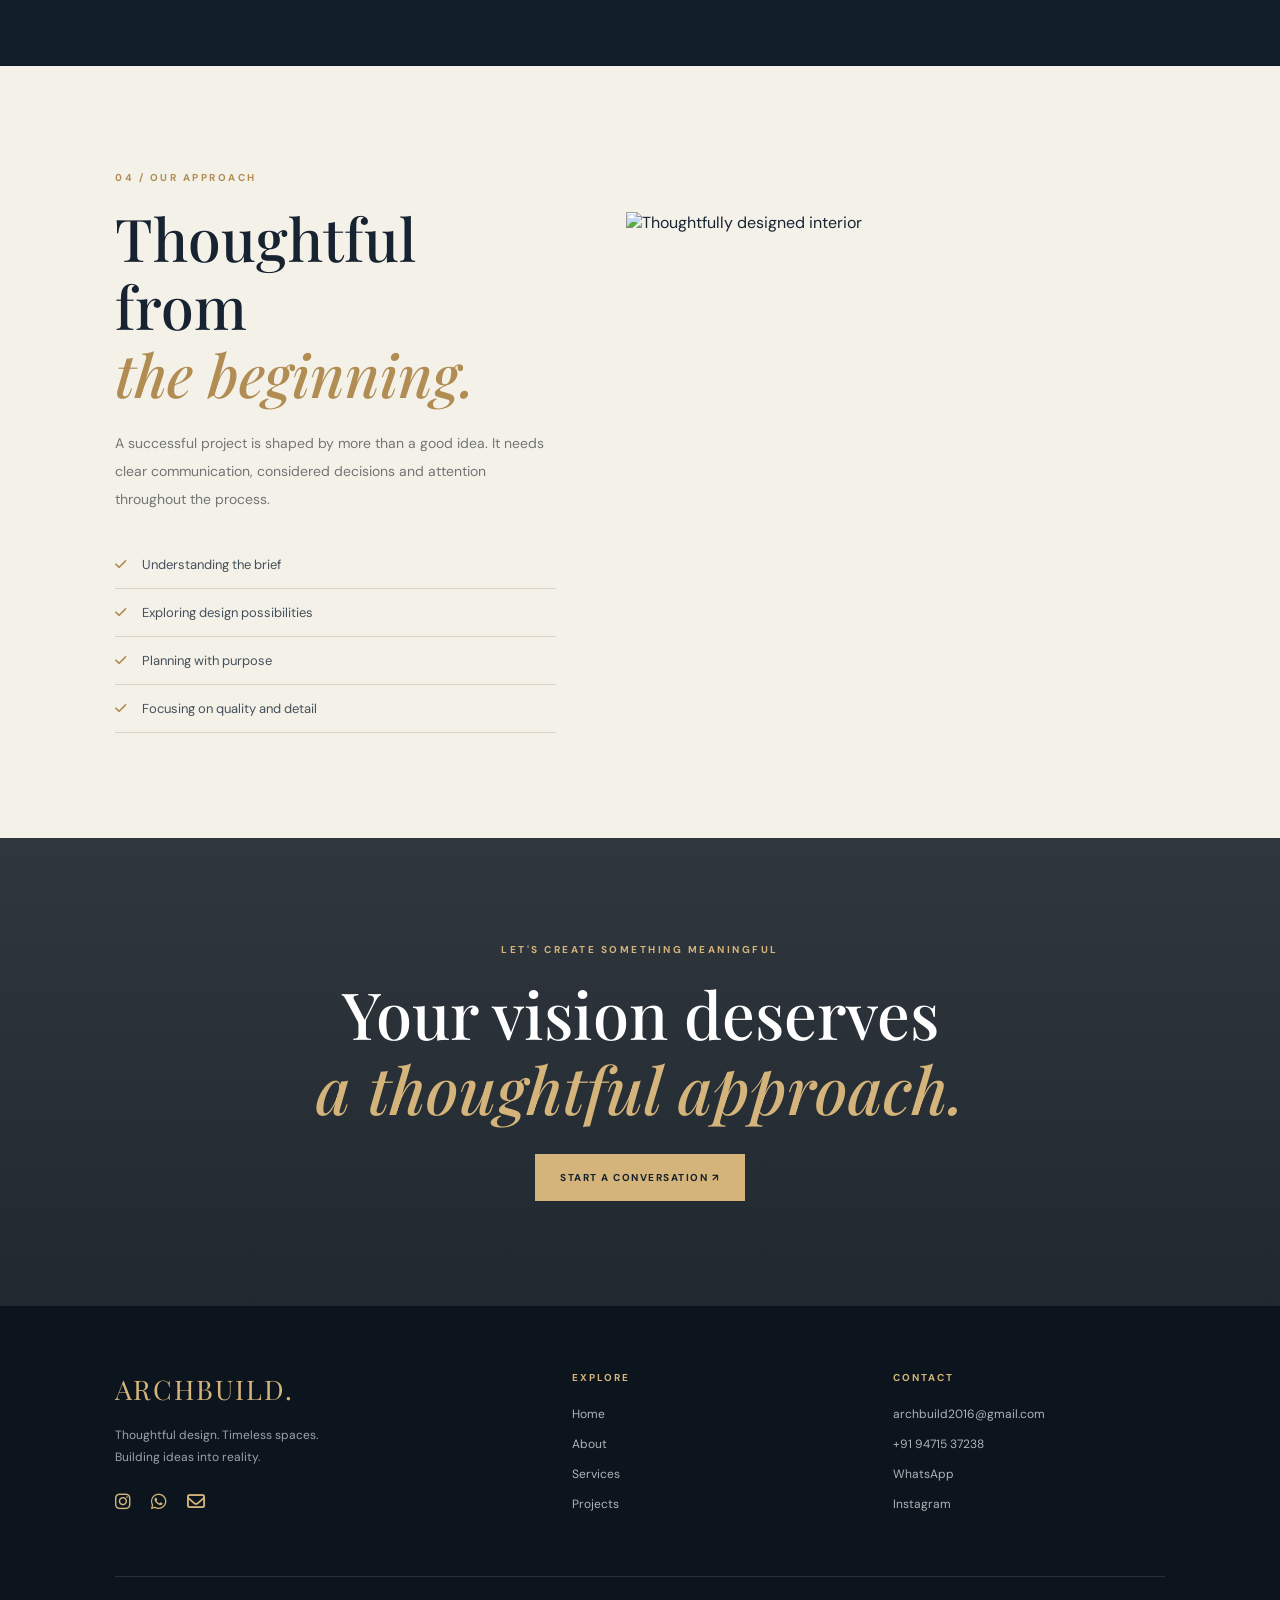
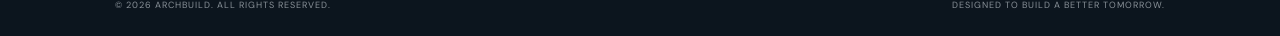
==== commit fd2bc5df: "Update print statement from 'Hello' to 'Goodbye'" ====
--- a/about.html
+++ b/about.html
@@ -1,421 +1,352 @@
 <!DOCTYPE html>
 <html lang="en">
 <head>
-<meta charset="UTF-8">
-<meta name="viewport" content="width=device-width, initial-scale=1.0">
-<meta name="theme-color" content="#101C2C">
-<title>About Us | ARCHBUILD</title>
-<link rel="preconnect" href="https://fonts.googleapis.com">
-<link rel="preconnect" href="https://fonts.gstatic.com" crossorigin>
-<link href="https://fonts.googleapis.com/css2?family=DM+Sans:wght@400;500;600;700&family=Manrope:wght@400;500;600;700;800&family=Playfair+Display:ital,wght@0,500;0,600;1,500&display=swap" rel="stylesheet">
-
-<style>
-:root{
---navy:#101C2C;--navy2:#172638;--gold:#C6A875;--gold2:#E0C99E;
---ivory:#F2EEE5;--stone:#E4DED2;--muted:#AAB3BC;
---line:rgba(255,255,255,.13);
---sans:"DM Sans",sans-serif;--head:"Manrope",sans-serif;
---serif:"Playfair Display",serif
-}
-*{margin:0;padding:0;box-sizing:border-box}
-html{scroll-behavior:smooth}
-body{background:var(--navy);color:var(--ivory);font-family:var(--sans);overflow-x:hidden}
-a{text-decoration:none;color:inherit}
-button{font:inherit;cursor:pointer}
-img{display:block;width:100%;object-fit:cover}
-.container{width:min(1200px,90%);margin:auto}
-.eyebrow{font-size:10px;letter-spacing:3px;color:var(--gold);font-weight:700}
-.serif{font-family:var(--serif);font-style:italic;font-weight:500}
-.gold{color:var(--gold)}
-.btn{display:inline-flex;align-items:center;gap:12px;padding:15px 22px;border:1px solid var(--gold);font-size:10px;letter-spacing:1.5px;text-transform:uppercase;font-weight:700;transition:.3s}
-.btn:hover,.btn.primary{background:var(--gold);color:var(--navy)}
-.btn:hover{transform:translateY(-3px)}
-.btn.primary:hover{background:var(--gold2)}
-section{padding:100px 0}
-
-/* TOP AND NAV */
-.topline{height:35px;border-bottom:1px solid var(--line);font-size:10px;color:var(--muted)}
-.topline .container{height:100%;display:flex;justify-content:space-between;align-items:center}
-.topline a:hover{color:var(--gold)}
-.navbar{height:84px;background:var(--navy);position:relative;z-index:100;border-bottom:1px solid var(--line)}
-.nav-inner{height:100%;display:flex;align-items:center;justify-content:space-between;gap:20px}
-.logo{display:flex;align-items:center;gap:11px}
-.logo-symbol{height:42px;width:42px;border:1px solid var(--gold);display:grid;place-items:center;color:var(--gold);font:25px var(--serif)}
-.logo-name{font:800 19px var(--head);letter-spacing:3px}
-.logo-name small{display:block;font:500 7px var(--sans);color:var(--gold);letter-spacing:4px;margin-top:4px}
-.nav-links{display:flex;align-items:center;gap:25px;list-style:none}
-.nav-item{position:static}
-.nav-link{background:none;border:0;color:#E4E7E9;font-size:10px;letter-spacing:1.3px;text-transform:uppercase;padding:34px 0;display:flex;gap:7px;align-items:center}
-.nav-link:hover,.nav-link.active{color:var(--gold)}
-.nav-cta{font-size:9px;padding:13px 17px;white-space:nowrap}
-.menu-toggle{display:none;background:none;color:var(--ivory);border:1px solid var(--line);width:43px;height:43px;font-size:22px}
-.mega-menu{position:absolute;top:83px;left:0;right:0;background:var(--navy2);padding:35px 0;border-block:1px solid var(--gold);opacity:0;visibility:hidden;transform:translateY(10px);transition:.25s}
-.nav-item:hover .mega-menu,.nav-item:focus-within .mega-menu,.nav-item.open .mega-menu{opacity:1;visibility:visible;transform:translateY(0)}
-.mega-inner{display:grid;grid-template-columns:1.2fr 1fr 1fr 1fr;gap:30px}
-.mega-intro h3{font:27px var(--serif);margin:12px 0}
-.mega-intro p{font-size:12px;color:var(--muted);line-height:1.8}
-.mega-col h4{font-size:10px;color:var(--gold);letter-spacing:2px;margin-bottom:14px}
-.mega-col a{display:block;color:#C8D0D8;font-size:12px;padding:8px 0}
-.mega-col a:hover{color:var(--gold)}
-
-/* PAGE HERO */
-.page-hero{
-min-height:570px;display:flex;align-items:center;position:relative;
-background:linear-gradient(90deg,rgba(10,23,38,.94),rgba(10,23,38,.53),rgba(10,23,38,.2)),
-url("https://images.unsplash.com/photo-1600607687920-4e2a09cf159d?auto=format&fit=crop&w=2200&q=90") center/cover
-}
-.page-hero h1{font:500 clamp(55px,8vw,100px)/1.05 var(--head);letter-spacing:-4px;margin:25px 0}
-.page-hero h1 span{font-family:var(--serif);font-style:italic;color:var(--gold2)}
-.page-hero p{font-size:13px;color:#D0D4D8;line-height:2;max-width:440px}
-.breadcrumb{margin-top:30px;font-size:10px;letter-spacing:1px;color:var(--muted)}
-.breadcrumb a{color:var(--gold)}
-
-/* STORY */
-.story-grid{display:grid;grid-template-columns:1fr 1fr;gap:85px;align-items:center}
-.story-image{position:relative;padding:0 30px 30px 0}
-.story-image img{height:540px}
-.story-image:after{content:"";position:absolute;right:0;bottom:0;width:75%;height:75%;border:1px solid var(--gold);z-index:-1}
-.story-copy h2{font:500 clamp(36px,4.5vw,58px)/1.2 var(--head);letter-spacing:-2px;margin:18px 0 25px}
-.story-copy p{color:var(--muted);font-size:13px;line-height:2;margin-bottom:16px}
-.story-quote{margin-top:30px;padding:20px 0 20px 22px;border-left:2px solid var(--gold);font:italic 21px var(--serif);color:var(--gold2)}
-
-/* STATEMENT */
-.statement{background:var(--ivory);color:var(--navy);text-align:center}
-.statement .eyebrow{color:#94794F}
-.statement h2{font:500 clamp(37px,6vw,73px)/1.2 var(--serif);max-width:900px;margin:22px auto}
-.statement p{font-size:12px;color:#77766E;line-height:1.9;max-width:570px;margin:auto}
-
-/* VISION CARDS */
-.values-grid{display:grid;grid-template-columns:repeat(3,1fr);gap:17px;margin-top:45px}
-.value-card{padding:36px 28px;border:1px solid var(--line);background:var(--navy2);transition:.3s}
-.value-card:hover{border-color:var(--gold);transform:translateY(-5px)}
-.value-card .number{font-size:10px;letter-spacing:2px;color:var(--gold)}
-.value-card h3{font:500 27px var(--serif);margin:38px 0 14px}
-.value-card p{font-size:12px;line-height:1.9;color:var(--muted)}
-
-/* IMAGE BREAK */
-.image-break{height:470px;background:linear-gradient(90deg,rgba(16,28,44,.35),rgba(16,28,44,.1)),url("https://images.unsplash.com/photo-1600566753086-00f18fb6b3ea?auto=format&fit=crop&w=1800&q=85") center/cover}
-.image-break-inner{height:100%;display:flex;align-items:end;padding-bottom:45px}
-.image-break h2{font:500 clamp(35px,5vw,62px) var(--serif);text-shadow:0 3px 20px rgba(0,0,0,.4)}
-
-/* PRINCIPLES */
-.principles-grid{display:grid;grid-template-columns:1fr 1fr;gap:70px;align-items:center}
-.principles-image img{height:500px}
-.principles-copy h2{font:500 48px var(--head);margin:15px 0 25px}
-.principle{padding:19px 0;border-bottom:1px solid var(--line);display:grid;grid-template-columns:42px 1fr;gap:12px}
-.principle span{color:var(--gold);font-size:11px}
-.principle h3{font:500 20px var(--serif);margin-bottom:6px}
-.principle p{font-size:11px;color:var(--muted);line-height:1.8}
-
-/* CTA */
-.cta{background:var(--stone);color:var(--navy);text-align:center;padding:85px 0}
-.cta .eyebrow{color:#94794F}
-.cta h2{font:500 clamp(39px,6vw,70px) var(--serif);margin:18px auto}
-.cta p{font-size:12px;color:#68685F;margin-bottom:27px}
-
-/* FOOTER */
-footer{background:#0C1725;padding:70px 0 25px}
-.footer-grid{display:grid;grid-template-columns:1.4fr 1fr 1fr 1.2fr;gap:35px;padding-bottom:45px}
-.footer-about p{font-size:11px;color:var(--muted);line-height:1.9;margin-top:20px;max-width:260px}
-.footer-col h4{font-size:10px;letter-spacing:2px;color:var(--gold);margin-bottom:18px}
-.footer-col a{display:block;color:#B4BEC7;font-size:11px;margin:12px 0}
-.footer-col a:hover{color:var(--gold)}
-.footer-bottom{border-top:1px solid var(--line);padding-top:22px;display:flex;justify-content:space-between;gap:15px;color:#87929D;font-size:10px}
-.social{display:flex;gap:18px}.social a{color:var(--gold)}
-.whatsapp{position:fixed;right:22px;bottom:22px;width:54px;height:54px;border-radius:50%;background:#20A66A;color:white;z-index:90;display:grid;place-items:center;font-size:22px}
-.reveal{opacity:0;transform:translateY(25px);transition:.8s}
-.reveal.visible{opacity:1;transform:none}
-
-@media(max-width:1050px){
-.nav-links{gap:14px}.nav-cta{display:none}
-.story-grid{gap:40px}.footer-grid{grid-template-columns:repeat(2,1fr)}
-}
-@media(max-width:760px){
-.topline{display:none}.navbar{height:74px}
-.logo-name{font-size:17px}.menu-toggle{display:block}
-.nav-links{display:none;position:absolute;top:73px;left:0;right:0;background:var(--navy);padding:12px 5% 25px;flex-direction:column;align-items:stretch;gap:0;max-height:calc(100svh - 74px);overflow:auto}
-.nav-links.active{display:flex}
-.nav-item{border-bottom:1px solid var(--line)}
-.nav-link{width:100%;justify-content:space-between;padding:16px 0}
-.mega-menu{display:none;position:static;opacity:1;visibility:visible;transform:none;padding:18px;background:var(--navy2);border:0}
-.nav-item.open .mega-menu{display:block}
-.mega-inner{grid-template-columns:1fr 1fr;gap:20px}.mega-intro{grid-column:1/-1}
-.page-hero{min-height:530px;background-position:60% center}
-.page-hero h1{font-size:57px;letter-spacing:-2px}
-section{padding:75px 0}
-.story-grid,.principles-grid{grid-template-columns:1fr;gap:45px}
-.story-image img,.principles-image img{height:360px}
-.story-copy h2{font-size:42px}
-.values-grid{grid-template-columns:1fr}
-.image-break{height:350px}
-.footer-grid{grid-template-columns:1fr 1fr;gap:30px 18px}
-.footer-about{grid-column:1/-1}
-.footer-bottom{flex-direction:column}
-}
-@media(max-width:420px){
-.page-hero h1{font-size:49px}
-.footer-grid{grid-template-columns:1fr}
-.footer-about{grid-column:auto}
-}
-@media(prefers-reduced-motion:reduce){
-*,*::before,*::after{scroll-behavior:auto!important;transition:none!important}
-.reveal{opacity:1;transform:none}
-}
-</style>
+  <meta charset="UTF-8">
+  <meta name="viewport" content="width=device-width, initial-scale=1.0">
+  <meta name="description" content="Discover ARCHBUILD's approach to architecture, interiors and thoughtful spaces.">
+  <title>About Us | ARCHBUILD</title>
+
+  <link rel="stylesheet" href="header.css">
+  <link rel="preconnect" href="https://fonts.googleapis.com">
+  <link rel="preconnect" href="https://fonts.gstatic.com" crossorigin>
+  <link href="https://fonts.googleapis.com/css2?family=DM+Sans:wght@400;500;600;700&family=Playfair+Display:ital,wght@0,500;0,600;0,700;1,500&display=swap" rel="stylesheet">
+  <link rel="stylesheet" href="https://cdnjs.cloudflare.com/ajax/libs/font-awesome/6.5.0/css/all.min.css">
+
+  <style>
+    * { margin: 0; padding: 0; box-sizing: border-box; }
+    html { scroll-behavior: smooth; }
+    body { background: #f4f1e9; color: #172331; font-family: 'DM Sans', sans-serif; }
+    a { text-decoration: none; }
+
+    .about-hero {
+      min-height: 590px;
+      padding: 100px 9%;
+      display: flex;
+      align-items: center;
+      position: relative;
+      color: white;
+      background:
+        linear-gradient(90deg, rgba(9,18,27,.88), rgba(9,18,27,.35)),
+        url('https://images.unsplash.com/photo-1600607687939-ce8a6c25118c?auto=format&fit=crop&w=1900&q=85') center/cover;
+    }
+
+    .hero-content { max-width: 760px; }
+    .eyebrow { color: #d4b47a; font-size: 10px; letter-spacing: 3px; font-weight: 700; margin-bottom: 24px; }
+    h1, h2, h3 { font-family: 'Playfair Display', serif; font-weight: 500; }
+    .about-hero h1 { font-size: clamp(50px, 7vw, 85px); line-height: 1.08; margin-bottom: 25px; }
+    .about-hero h1 em { color: #d4b47a; }
+    .about-hero p:not(.eyebrow) { max-width: 560px; color: #deded9; line-height: 1.9; font-size: 14px; }
+
+    .section { padding: 105px 9%; }
+    .label { color: #b18d53; font-size: 10px; letter-spacing: 2.5px; font-weight: 700; margin-bottom: 20px; }
+    h2 { font-size: clamp(38px, 5vw, 59px); line-height: 1.15; }
+    h2 em { color: #b18d53; }
+    .body-copy { color: #727675; font-size: 14px; line-height: 2; }
+
+    .story-grid {
+      display: grid;
+      grid-template-columns: 1fr 1fr;
+      gap: 75px;
+      align-items: center;
+    }
+
+    .story-image { height: 520px; overflow: hidden; position: relative; }
+    .story-image img { width: 100%; height: 100%; object-fit: cover; transition: .7s; }
+    .story-image:hover img { transform: scale(1.04); }
+
+    .story-content h2 { margin-bottom: 25px; }
+    .story-content .body-copy { margin-bottom: 18px; }
+
+    .gold-line { width: 55px; height: 2px; background: #c5a46d; margin: 25px 0; }
+
+    .statement {
+      background: #142331;
+      color: #f4f1e9;
+      padding: 100px 12%;
+      text-align: center;
+    }
+
+    .statement h2 { max-width: 950px; margin: auto; font-size: clamp(34px, 5vw, 60px); }
+    .statement h2 em { color: #d4b47a; }
+    .statement p:last-child { margin-top: 28px; color: #d4b47a; font-size: 10px; letter-spacing: 3px; }
+
+    .purpose-grid {
+      display: grid;
+      grid-template-columns: 1fr 1fr;
+      gap: 18px;
+      margin-top: 50px;
+    }
+
+    .purpose-card {
+      background: #eae6dd;
+      padding: 45px;
+      min-height: 260px;
+      border-top: 2px solid #c5a46d;
+    }
+
+    .purpose-card i { font-size: 25px; color: #b18d53; margin-bottom: 27px; }
+    .purpose-card h3 { font-size: 29px; margin-bottom: 15px; }
+    .purpose-card p { font-size: 13px; color: #747876; line-height: 1.9; }
+
+    .values-section { background: #111e2a; color: #f4f1e9; }
+    .values-section .label { color: #d4b47a; }
+    .values-section h2 { margin-bottom: 50px; }
+
+    .values-grid {
+      display: grid;
+      grid-template-columns: repeat(3, 1fr);
+      gap: 20px;
+    }
+
+    .value-card {
+      border: 1px solid rgba(212,180,122,.25);
+      padding: 35px 28px;
+      min-height: 235px;
+      transition: .3s;
+    }
+
+    .value-card:hover { background: #1c2d3c; border-color: #d4b47a; transform: translateY(-5px); }
+    .value-card span { color: #d4b47a; font-size: 11px; letter-spacing: 2px; }
+    .value-card h3 { font-size: 27px; margin: 25px 0 13px; }
+    .value-card p { color: #aeb7bd; font-size: 12px; line-height: 1.9; }
+
+    .approach-grid {
+      display: grid;
+      grid-template-columns: .9fr 1.1fr;
+      gap: 70px;
+      align-items: center;
+    }
+
+    .approach-image { height: 480px; }
+    .approach-image img { width: 100%; height: 100%; object-fit: cover; }
+    .approach-content h2 { margin-bottom: 22px; }
+    .approach-list { list-style: none; margin-top: 28px; }
+    .approach-list li { padding: 15px 0; border-bottom: 1px solid #d9d3c7; color: #45515a; font-size: 13px; }
+    .approach-list i { color: #b18d53; margin-right: 13px; }
+
+    .cta {
+      text-align: center;
+      padding: 105px 8%;
+      color: white;
+      background: linear-gradient(rgba(10,19,28,.84), rgba(10,19,28,.9)), url('https://images.unsplash.com/photo-1600607687920-4e2a09cf159d?auto=format&fit=crop&w=1800&q=85') center/cover;
+    }
+
+    .cta h2 { font-size: clamp(38px, 6vw, 65px); margin-bottom: 28px; }
+    .cta h2 em { color: #d4b47a; }
+    .cta .label { color: #d4b47a; }
+
+    .btn {
+      display: inline-block;
+      padding: 17px 25px;
+      background: #d4b47a;
+      color: #14202c;
+      font-size: 10px;
+      font-weight: 700;
+      letter-spacing: 1.5px;
+      transition: .3s;
+    }
+    .btn:hover { background: #f0dfbd; transform: translateY(-3px); }
+
+    .footer { background: #0c151e; color: #eee9df; padding: 65px 9% 25px; }
+    .footer-main { display: grid; grid-template-columns: 1.5fr 1fr 1fr; gap: 50px; padding-bottom: 50px; }
+    .footer-logo { color: #d4b47a; font-family: 'Playfair Display', serif; font-size: 27px; letter-spacing: 2px; }
+    .footer p { color: #9ba4a9; font-size: 12px; margin-top: 18px; line-height: 1.8; }
+    .footer-column h4 { color: #d4b47a; font-size: 10px; letter-spacing: 2px; margin-bottom: 22px; }
+    .footer-column a { display: block; color: #aeb5b8; font-size: 12px; margin-bottom: 14px; }
+    .footer-column a:hover { color: #d4b47a; }
+    .social-links { display: flex; gap: 20px; margin-top: 22px; }
+    .social-links a { color: #d4b47a; font-size: 18px; }
+    .footer-bottom { border-top: 1px solid rgba(255,255,255,.12); padding-top: 22px; display: flex; justify-content: space-between; gap: 15px; color: #899198; font-size: 9px; letter-spacing: 1px; }
+
+    .whatsapp-float { position: fixed; right: 24px; bottom: 24px; z-index: 900; width: 53px; height: 53px; display: grid; place-items: center; background: #25d366; color: white; border-radius: 50%; font-size: 25px; box-shadow: 0 6px 25px rgba(0,0,0,.2); }
+
+    @media(max-width: 800px) {
+      .section { padding: 75px 7%; }
+      .about-hero { min-height: 520px; padding: 75px 7%; }
+      .story-grid, .approach-grid { grid-template-columns: 1fr; gap: 35px; }
+      .story-image, .approach-image { height: 330px; }
+      .purpose-grid { grid-template-columns: 1fr; }
+      .values-grid { grid-template-columns: 1fr; }
+      .footer-main { grid-template-columns: 1fr; gap: 35px; }
+      .footer-bottom { flex-direction: column; line-height: 1.8; }
+    }
+  </style>
 </head>
 
 <body>
 
-<div class="topline">
-<div class="container">
-<span>ARCHITECTURE · INTERIORS · CONSTRUCTION</span>
-<a href="mailto:archbuild2016@gmail.com">archbuild2016@gmail.com</a>
-</div>
-</div>
-
-<header class="navbar">
-<div class="container nav-inner">
-<a href="index.html" class="logo">
-<div class="logo-symbol">A</div>
-<div class="logo-name">ARCHBUILD<small>DESIGN YOUR LEGACY</small></div>
-</a>
-
-<button class="menu-toggle" id="menuToggle" aria-label="Toggle menu" aria-expanded="false">☰</button>
-
-<ul class="nav-links" id="navLinks">
-<li class="nav-item"><a class="nav-link" href="index.html">Home</a></li>
-
-<li class="nav-item has-mega">
-<button class="nav-link active mega-trigger" aria-expanded="false">About ⌄</button>
-<div class="mega-menu"><div class="container mega-inner">
-<div class="mega-intro"><span class="eyebrow">OUR IDENTITY</span><h3>Spaces with a story.</h3><p>Discover what inspires our approach to thoughtful spaces.</p></div>
-<div class="mega-col"><h4>Company</h4><a href="about.html">About Us</a><a href="#vision">Our Vision</a><a href="#mission">Our Mission</a></div>
-<div class="mega-col"><h4>Our Values</h4><a href="#values">Our Values</a><a href="#approach">Our Approach</a><a href="#story">Our Story</a></div>
-<div class="mega-col"><h4>Explore</h4><a href="services.html">Services</a><a href="projects.html">Projects</a><a href="contact.html">Contact</a></div>
-</div></div>
-</li>
-
-<li class="nav-item has-mega">
-<button class="nav-link mega-trigger" aria-expanded="false">Services ⌄</button>
-<div class="mega-menu"><div class="container mega-inner">
-<div class="mega-intro"><span class="eyebrow">WHAT WE DO</span><h3>Designed around you.</h3><p>Explore our design and construction services.</p></div>
-<div class="mega-col"><h4>Design</h4><a href="services.html#architecture">Architecture</a><a href="services.html#interior">Interiors</a><a href="services.html#planning">Planning</a></div>
-<div class="mega-col"><h4>Build</h4><a href="services.html#construction">Construction</a><a href="services.html#renovation">Renovation</a><a href="services.html#development">Development</a></div>
-<div class="mega-col"><h4>Connect</h4><a href="contact.html">Request a Quote</a><a href="contact.html">Consultation</a><a href="contact.html">Contact Us</a></div>
-</div></div>
-</li>
-
-<li class="nav-item has-mega">
-<button class="nav-link mega-trigger" aria-expanded="false">Explore ⌄</button>
-<div class="mega-menu"><div class="container mega-inner">
-<div class="mega-intro"><span class="eyebrow">DISCOVER</span><h3>Ideas into spaces.</h3><p>Find inspiration for your next project.</p></div>
-<div class="mega-col"><h4>Portfolio</h4><a href="projects.html">All Projects</a><a href="projects.html">Residential</a><a href="projects.html">Interiors</a></div>
-<div class="mega-col"><h4>Information</h4><a href="services.html">Services</a><a href="about.html">Our Story</a><a href="contact.html">Enquiries</a></div>
-<div class="mega-col"><h4>Social</h4><a href="https://www.instagram.com/archbuild2016/" target="_blank" rel="noopener">Instagram ↗</a><a href="mailto:archbuild2016@gmail.com">Email Us</a></div>
-</div></div>
-</li>
-
-<li class="nav-item"><a class="nav-link" href="projects.html">Projects</a></li>
-<li class="nav-item"><a class="nav-link" href="contact.html">Contact</a></li>
-</ul>
-
-<a href="contact.html" class="btn nav-cta">Let's Talk ↗</a>
-</div>
-</header>
-
-<main>
-
-<!-- HERO -->
-<section class="page-hero" style="padding:0">
-<div class="container">
-<div class="eyebrow">THE PEOPLE · THE PURPOSE · THE VISION</div>
-<h1>We design<br>with <span>intention.</span></h1>
-<p>Discover the thinking behind ARCHBUILD — a considered approach to architecture, interiors and the spaces we experience every day.</p>
-<div class="breadcrumb"><a href="index.html">HOME</a> &nbsp; / &nbsp; ABOUT US</div>
-</div>
-</section>
-
-<!-- STORY -->
-<section id="story">
-<div class="container story-grid">
-<div class="story-image reveal">
-<img src="https://images.unsplash.com/photo-1600607687939-ce8a6c25118c?auto=format&fit=crop&w=1100&q=85" alt="Modern architectural design">
-</div>
-<div class="story-copy reveal">
-<div class="eyebrow">OUR STORY</div>
-<h2>Every space begins with <span class="serif gold">an idea.</span></h2>
-<p>ARCHBUILD is driven by the belief that thoughtful design can make everyday spaces more meaningful. We approach architecture and interiors with an appreciation for proportion, materials, functionality and the character of each place.</p>
-<p>Our focus is on understanding the requirements behind every project and shaping a design direction that reflects the people and purpose it serves.</p>
-<div class="story-quote">“A space should feel as considered as it looks.”</div>
-</div>
-</div>
-</section>
-
-<!-- STATEMENT -->
-<section class="statement">
-<div class="container reveal">
-<div class="eyebrow">OUR BELIEF</div>
-<h2>Great architecture is a balance of <span class="serif">beauty, purpose and experience.</span></h2>
-<p>We value design that looks considered, works practically and creates an experience that feels personal.</p>
-</div>
-</section>
-
-<!-- VISION MISSION VALUES -->
-<section id="vision">
-<div class="container">
-<div class="eyebrow">WHAT GUIDES US</div>
-<h2 style="font:500 clamp(37px,5vw,60px) var(--head);margin-top:17px">Our direction. <span class="serif gold">Our principles.</span></h2>
-
-<div class="values-grid">
-<article class="value-card reveal">
-<span class="number">01 / VISION</span>
-<h3>A meaningful built environment.</h3>
-<p>To create thoughtful spaces that balance visual character, functionality and lasting relevance.</p>
-</article>
-<article class="value-card reveal" id="mission">
-<span class="number">02 / MISSION</span>
-<h3>Design with purpose.</h3>
-<p>To understand each project's needs and develop considered design solutions around them.</p>
-</article>
-<article class="value-card reveal" id="values">
-<span class="number">03 / VALUES</span>
-<h3>Details matter.</h3>
-<p>We value clarity, creativity, practicality, responsible planning and attention to detail.</p>
-</article>
-</div>
-</div>
-</section>
-
-<!-- IMAGE BREAK -->
-<div class="image-break">
-<div class="container image-break-inner">
-<h2>Form follows feeling.</h2>
-</div>
-</div>
-
-<!-- APPROACH -->
-<section id="approach">
-<div class="container principles-grid">
-<div class="principles-image reveal">
-<img src="https://images.unsplash.com/photo-1600210492486-724fe5c67fb0?auto=format&fit=crop&w=1100&q=85" alt="Warm contemporary interior">
-</div>
-<div class="principles-copy reveal">
-<div class="eyebrow">OUR APPROACH</div>
-<h2>Thoughtful by design.</h2>
-
-<div class="principle">
-<span>01</span>
-<div><h3>Understand the space</h3><p>Begin with the needs, site context and purpose of the project.</p></div>
-</div>
-<div class="principle">
-<span>02</span>
-<div><h3>Think creatively</h3><p>Explore ideas, forms, materials and practical possibilities.</p></div>
-</div>
-<div class="principle">
-<span>03</span>
-<div><h3>Refine the details</h3><p>Consider the elements that bring clarity and consistency to a design.</p></div>
-</div>
-<div class="principle">
-<span>04</span>
-<div><h3>Move forward together</h3><p>Discuss the agreed scope, priorities and next steps for each project.</p></div>
-</div>
-</div>
-</div>
-</section>
-
-<!-- CTA -->
-<section class="cta">
-<div class="container reveal">
-<div class="eyebrow">LET'S CREATE SOMETHING MEANINGFUL</div>
-<h2>Have an idea in mind?</h2>
-<p>Let's start a conversation about your space and your vision.</p>
-<a href="contact.html" class="btn primary">Start a Conversation ↗</a>
-<a href="services.html" class="btn" style="color:var(--navy);border-color:var(--navy)">Explore Services →</a>
-</div>
-</section>
-
-</main>
-
-<footer>
-<div class="container">
-<div class="footer-grid">
-<div class="footer-about">
-<a href="index.html" class="logo"><div class="logo-symbol">A</div><div class="logo-name">ARCHBUILD<small>DESIGN YOUR LEGACY</small></div></a>
-<p>Thoughtful architecture, refined interiors and considered spaces designed around your vision.</p>
-</div>
-<div class="footer-col">
-<h4>Explore</h4>
-<a href="index.html">Home</a><a href="about.html">About Us</a><a href="services.html">Services</a><a href="projects.html">Projects</a><a href="contact.html">Contact</a>
-</div>
-<div class="footer-col">
-<h4>Discover</h4>
-<a href="#vision">Our Vision</a><a href="#mission">Our Mission</a><a href="#values">Our Values</a><a href="#approach">Our Approach</a>
-</div>
-<div class="footer-col">
-<h4>Contact</h4>
-<a href="mailto:archbuild2016@gmail.com">archbuild2016@gmail.com</a>
-<a href="tel:+919471537238">+91 94715 37238</a>
-<a href="https://www.instagram.com/archbuild2016/" target="_blank" rel="noopener">@archbuild2016 ↗</a>
-<a href="https://wa.me/919471537238" target="_blank" rel="noopener">WhatsApp ↗</a>
-</div>
-</div>
-<div class="footer-bottom">
-<span>© <span id="year"></span> ARCHBUILD. All rights reserved.</span>
-<div class="social"><a href="https://www.instagram.com/archbuild2016/" target="_blank" rel="noopener">INSTAGRAM ↗</a><a href="mailto:archbuild2016@gmail.com">EMAIL ↗</a></div>
-<span>Designed with intention.</span>
-</div>
-</div>
-</footer>
-
-<a class="whatsapp" href="https://wa.me/919471537238" target="_blank" rel="noopener" aria-label="WhatsApp">✆</a>
-
-<script>
-const toggle=document.getElementById("menuToggle");
-const links=document.getElementById("navLinks");
-
-toggle.addEventListener("click",()=>{
-const open=links.classList.toggle("active");
-toggle.textContent=open?"×":"☰";
-toggle.setAttribute("aria-expanded",open);
-});
-
-document.querySelectorAll(".mega-trigger").forEach(btn=>{
-btn.addEventListener("click",()=>{
-if(innerWidth<=760){
-const parent=btn.closest(".nav-item");
-const open=parent.classList.toggle("open");
-btn.setAttribute("aria-expanded",open);
-}
-});
-});
-
-document.querySelectorAll(".nav-links a").forEach(a=>{
-a.addEventListener("click",()=>{
-links.classList.remove("active");
-toggle.textContent="☰";
-toggle.setAttribute("aria-expanded","false");
-});
-});
-
-window.addEventListener("resize",()=>{
-if(innerWidth>760){
-links.classList.remove("active");
-document.querySelectorAll(".nav-item.open").forEach(x=>x.classList.remove("open"));
-toggle.textContent="☰";
-}
-});
-
-const observer=new IntersectionObserver(entries=>{
-entries.forEach(entry=>{
-if(entry.isIntersecting){
-entry.target.classList.add("visible");
-observer.unobserve(entry.target);
-}
-});
-},{threshold:.12});
-
-document.querySelectorAll(".reveal").forEach(el=>observer.observe(el));
-document.getElementById("year").textContent=new Date().getFullYear();
-</script>
+  <!-- COMMON HEADER -->
+  <div id="archbuild-header"></div>
+
+  <main>
+
+    <section class="about-hero">
+      <div class="hero-content">
+        <p class="eyebrow">THE STORY BEHIND ARCHBUILD</p>
+        <h1>Designing with purpose.<br><em>Building with vision.</em></h1>
+        <p>
+          Every meaningful space begins with an idea. Discover the
+          thinking, values and approach that shape the ARCHBUILD vision.
+        </p>
+      </div>
+    </section>
+
+    <section class="section">
+      <div class="story-grid">
+        <div class="story-image">
+          <img src="https://images.unsplash.com/photo-1600607687939-ce8a6c25118c?auto=format&fit=crop&w=1200&q=85" alt="Contemporary architecture">
+        </div>
+
+        <div class="story-content">
+          <p class="label">01 / OUR STORY</p>
+          <h2>Spaces that tell<br><em>your story.</em></h2>
+          <div class="gold-line"></div>
+          <p class="body-copy">
+            ARCHBUILD is built around a simple belief: spaces should
+            do more than look beautiful. They should support the way
+            people live, work and connect.
+          </p>
+          <p class="body-copy">
+            Our design philosophy brings together creativity, practical
+            thinking and attention to detail. We approach every brief
+            as an opportunity to create something considered and lasting.
+          </p>
+          <p class="body-copy">
+            From the first conversation to the finer details, the focus
+            remains on understanding the vision behind each project.
+          </p>
+        </div>
+      </div>
+    </section>
+
+    <section class="statement">
+      <p class="label">OUR BELIEF</p>
+      <h2>Architecture is not just about creating buildings. It's about creating <em>better experiences.</em></h2>
+      <p>FORM · FUNCTION · FEELING</p>
+    </section>
+
+    <section class="section">
+      <p class="label">02 / OUR PURPOSE</p>
+      <h2>What guides <em>our vision.</em></h2>
+
+      <div class="purpose-grid">
+        <div class="purpose-card">
+          <i class="fas fa-eye"></i>
+          <h3>Our Vision</h3>
+          <p>
+            To create thoughtful, functional and inspiring spaces
+            that bring lasting value to the people who experience them.
+          </p>
+        </div>
+
+        <div class="purpose-card">
+          <i class="fas fa-compass"></i>
+          <h3>Our Mission</h3>
+          <p>
+            To approach every project with creativity, careful planning
+            and a commitment to understanding the client's requirements.
+          </p>
+        </div>
+      </div>
+    </section>
+
+    <section class="section values-section">
+      <p class="label">03 / WHAT MATTERS TO US</p>
+      <h2>Principles behind<br><em>every decision.</em></h2>
+
+      <div class="values-grid">
+        <div class="value-card">
+          <span>01 / CREATIVITY</span>
+          <h3>Original Thinking</h3>
+          <p>Exploring ideas and possibilities to shape spaces with character and purpose.</p>
+        </div>
+
+        <div class="value-card">
+          <span>02 / QUALITY</span>
+          <h3>Attention to Detail</h3>
+          <p>Giving importance to materials, proportions, planning and the finer details.</p>
+        </div>
+
+        <div class="value-card">
+          <span>03 / TRUST</span>
+          <h3>Clear Communication</h3>
+          <p>Building a shared understanding through transparency and thoughtful collaboration.</p>
+        </div>
+      </div>
+    </section>
+
+    <section class="section">
+      <div class="approach-grid">
+        <div class="approach-content">
+          <p class="label">04 / OUR APPROACH</p>
+          <h2>Thoughtful from<br><em>the beginning.</em></h2>
+          <p class="body-copy">
+            A successful project is shaped by more than a good idea.
+            It needs clear communication, considered decisions and
+            attention throughout the process.
+          </p>
+
+          <ul class="approach-list">
+            <li><i class="fas fa-check"></i> Understanding the brief</li>
+            <li><i class="fas fa-check"></i> Exploring design possibilities</li>
+            <li><i class="fas fa-check"></i> Planning with purpose</li>
+            <li><i class="fas fa-check"></i> Focusing on quality and detail</li>
+          </ul>
+        </div>
+
+        <div class="approach-image">
+          <img src="https://images.unsplash.com/photo-1600566753086-00f18fb6b3ea?auto=format&fit=crop&w=1200&q=85" alt="Thoughtfully designed interior">
+        </div>
+      </div>
+    </section>
+
+    <section class="cta">
+      <p class="label">LET'S CREATE SOMETHING MEANINGFUL</p>
+      <h2>Your vision deserves<br><em>a thoughtful approach.</em></h2>
+      <a href="contact.html" class="btn">START A CONVERSATION ↗</a>
+    </section>
+
+  </main>
+
+  <footer class="footer">
+    <div class="footer-main">
+      <div>
+        <a href="index.html" class="footer-logo">ARCHBUILD.</a>
+        <p>Thoughtful design. Timeless spaces.<br>Building ideas into reality.</p>
+        <div class="social-links">
+          <a href="https://www.instagram.com/archbuild2016/" target="_blank" rel="noopener"><i class="fab fa-instagram"></i></a>
+          <a href="https://wa.me/919471537238" target="_blank" rel="noopener"><i class="fab fa-whatsapp"></i></a>
+          <a href="mailto:archbuild2016@gmail.com"><i class="far fa-envelope"></i></a>
+        </div>
+      </div>
+
+      <div class="footer-column">
+        <h4>EXPLORE</h4>
+        <a href="index.html">Home</a>
+        <a href="about.html">About</a>
+        <a href="services.html">Services</a>
+        <a href="projects.html">Projects</a>
+      </div>
+
+      <div class="footer-column">
+        <h4>CONTACT</h4>
+        <a href="mailto:archbuild2016@gmail.com">archbuild2016@gmail.com</a>
+        <a href="tel:+919471537238">+91 94715 37238</a>
+        <a href="https://wa.me/919471537238">WhatsApp</a>
+        <a href="https://www.instagram.com/archbuild2016/">Instagram</a>
+      </div>
+    </div>
+
+    <div class="footer-bottom">
+      <span>© 2026 ARCHBUILD. ALL RIGHTS RESERVED.</span>
+      <span>DESIGNED TO BUILD A BETTER TOMORROW.</span>
+    </div>
+  </footer>
+
+  <a href="https://wa.me/919471537238" class="whatsapp-float" target="_blank" rel="noopener" aria-label="WhatsApp">
+    <i class="fab fa-whatsapp"></i>
+  </a>
+
+  <script src="header.js"></script>
 </body>
 </html>
--- a/header.css
+++ b/header.css
@@ -0,0 +1,241 @@
+/* ARCHBUILD GLOBAL HEADER */
+
+.ab-header,
+.ab-header * {
+  box-sizing: border-box;
+}
+
+.ab-header {
+  width: 100%;
+  min-height: 88px;
+  padding: 0 6%;
+  display: flex;
+  align-items: center;
+  justify-content: space-between;
+  gap: 28px;
+  position: relative;
+  z-index: 9999;
+  background: #101a25;
+  border-bottom: 1px solid rgba(205, 170, 110, 0.25);
+  font-family: Arial, sans-serif;
+}
+
+.ab-brand {
+  display: flex;
+  align-items: center;
+  gap: 12px;
+  color: #f5f0e7;
+  text-decoration: none;
+  flex-shrink: 0;
+}
+
+.ab-brand-mark {
+  font-family: Georgia, serif;
+  font-size: 43px;
+  color: #d4b47a;
+  line-height: 1;
+}
+
+.ab-brand-mark span {
+  color: #f5f0e7;
+}
+
+.ab-brand-text {
+  display: flex;
+  flex-direction: column;
+  gap: 5px;
+}
+
+.ab-brand-text strong {
+  font-size: 19px;
+  letter-spacing: 3px;
+}
+
+.ab-brand-text small {
+  color: #c5ae86;
+  font-size: 8px;
+  letter-spacing: 2px;
+}
+
+.ab-navigation {
+  display: flex;
+  align-items: center;
+  gap: 32px;
+}
+
+.ab-navigation > a,
+.ab-services-link {
+  color: #e9e5dc;
+  text-decoration: none;
+  font-size: 12px;
+  letter-spacing: 1px;
+  text-transform: uppercase;
+  padding: 34px 0;
+  display: inline-block;
+  transition: color .25s ease;
+}
+
+.ab-navigation > a:hover,
+.ab-services-link:hover,
+.ab-navigation a.active {
+  color: #d4b47a;
+}
+
+.ab-dropdown {
+  position: relative;
+}
+
+.ab-chevron {
+  color: #d4b47a;
+  margin-left: 5px;
+}
+
+.ab-dropdown-menu {
+  display: none;
+  position: absolute;
+  top: 100%;
+  left: -20px;
+  width: 245px;
+  padding: 12px;
+  background: #172533;
+  border: 1px solid rgba(212, 180, 122, .3);
+  box-shadow: 0 18px 35px rgba(0,0,0,.25);
+}
+
+.ab-dropdown:hover .ab-dropdown-menu,
+.ab-dropdown:focus-within .ab-dropdown-menu {
+  display: block;
+}
+
+.ab-dropdown-menu a {
+  display: block;
+  padding: 13px 12px;
+  color: #e9e5dc;
+  text-decoration: none;
+  font-size: 12px;
+  line-height: 1.5;
+  transition: .2s ease;
+}
+
+.ab-dropdown-menu a:hover {
+  background: rgba(212,180,122,.12);
+  color: #d4b47a;
+}
+
+.ab-header-cta {
+  color: #101a25;
+  background: #d4b47a;
+  text-decoration: none;
+  padding: 15px 20px;
+  font-size: 10px;
+  font-weight: bold;
+  letter-spacing: 1.5px;
+  white-space: nowrap;
+  transition: .25s ease;
+}
+
+.ab-header-cta:hover {
+  background: #f0dfbd;
+  transform: translateY(-2px);
+}
+
+.ab-header-cta span {
+  margin-left: 8px;
+}
+
+.ab-menu-toggle {
+  display: none;
+  border: 1px solid rgba(212,180,122,.5);
+  background: transparent;
+  padding: 10px;
+  cursor: pointer;
+}
+
+.ab-menu-toggle span {
+  display: block;
+  width: 23px;
+  height: 2px;
+  margin: 5px 0;
+  background: #d4b47a;
+  transition: .25s ease;
+}
+
+@media (max-width: 1100px) {
+  .ab-header {
+    padding: 0 3%;
+    gap: 15px;
+  }
+
+  .ab-navigation {
+    gap: 18px;
+  }
+
+  .ab-navigation > a,
+  .ab-services-link {
+    font-size: 11px;
+  }
+}
+
+@media (max-width: 900px) {
+  .ab-header {
+    min-height: 76px;
+    padding: 0 5%;
+    flex-wrap: wrap;
+  }
+
+  .ab-menu-toggle {
+    display: block;
+    margin-left: auto;
+  }
+
+  .ab-header-cta {
+    display: none;
+  }
+
+  .ab-navigation {
+    display: none;
+    width: 100%;
+    flex-direction: column;
+    align-items: stretch;
+    gap: 0;
+    padding: 8px 0 20px;
+    border-top: 1px solid rgba(212,180,122,.2);
+  }
+
+  .ab-navigation.is-open {
+    display: flex;
+  }
+
+  .ab-navigation > a,
+  .ab-services-link {
+    display: block;
+    padding: 15px 5px;
+    border-bottom: 1px solid rgba(255,255,255,.07);
+  }
+
+  .ab-dropdown-menu {
+    display: none;
+    position: static;
+    width: 100%;
+    border: 0;
+    box-shadow: none;
+    padding: 0 0 5px 12px;
+    background: rgba(255,255,255,.025);
+  }
+
+  .ab-dropdown.dropdown-open .ab-dropdown-menu {
+    display: block;
+  }
+
+  .ab-dropdown:hover .ab-dropdown-menu {
+    display: none;
+  }
+
+  .ab-dropdown.dropdown-open:hover .ab-dropdown-menu {
+    display: block;
+  }
+
+  .ab-dropdown-menu a {
+    padding: 12px;
+  }
+}
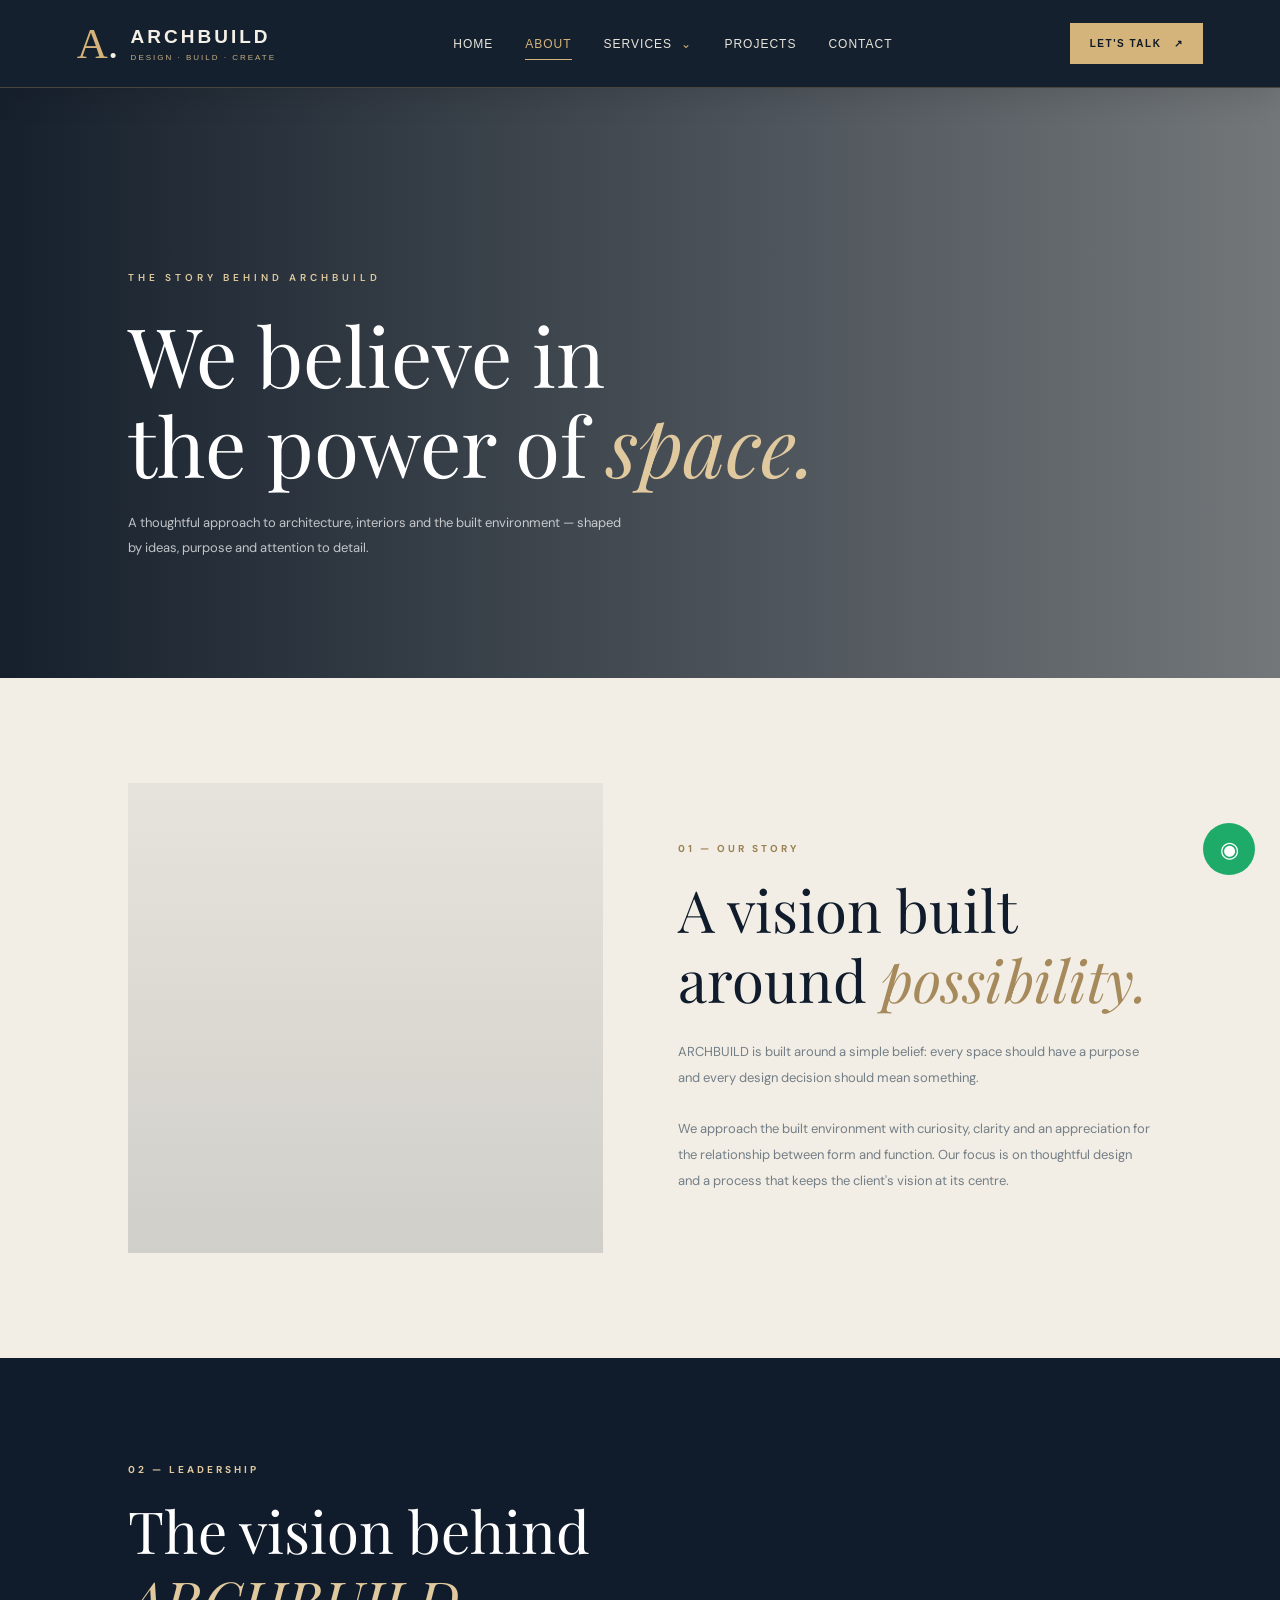
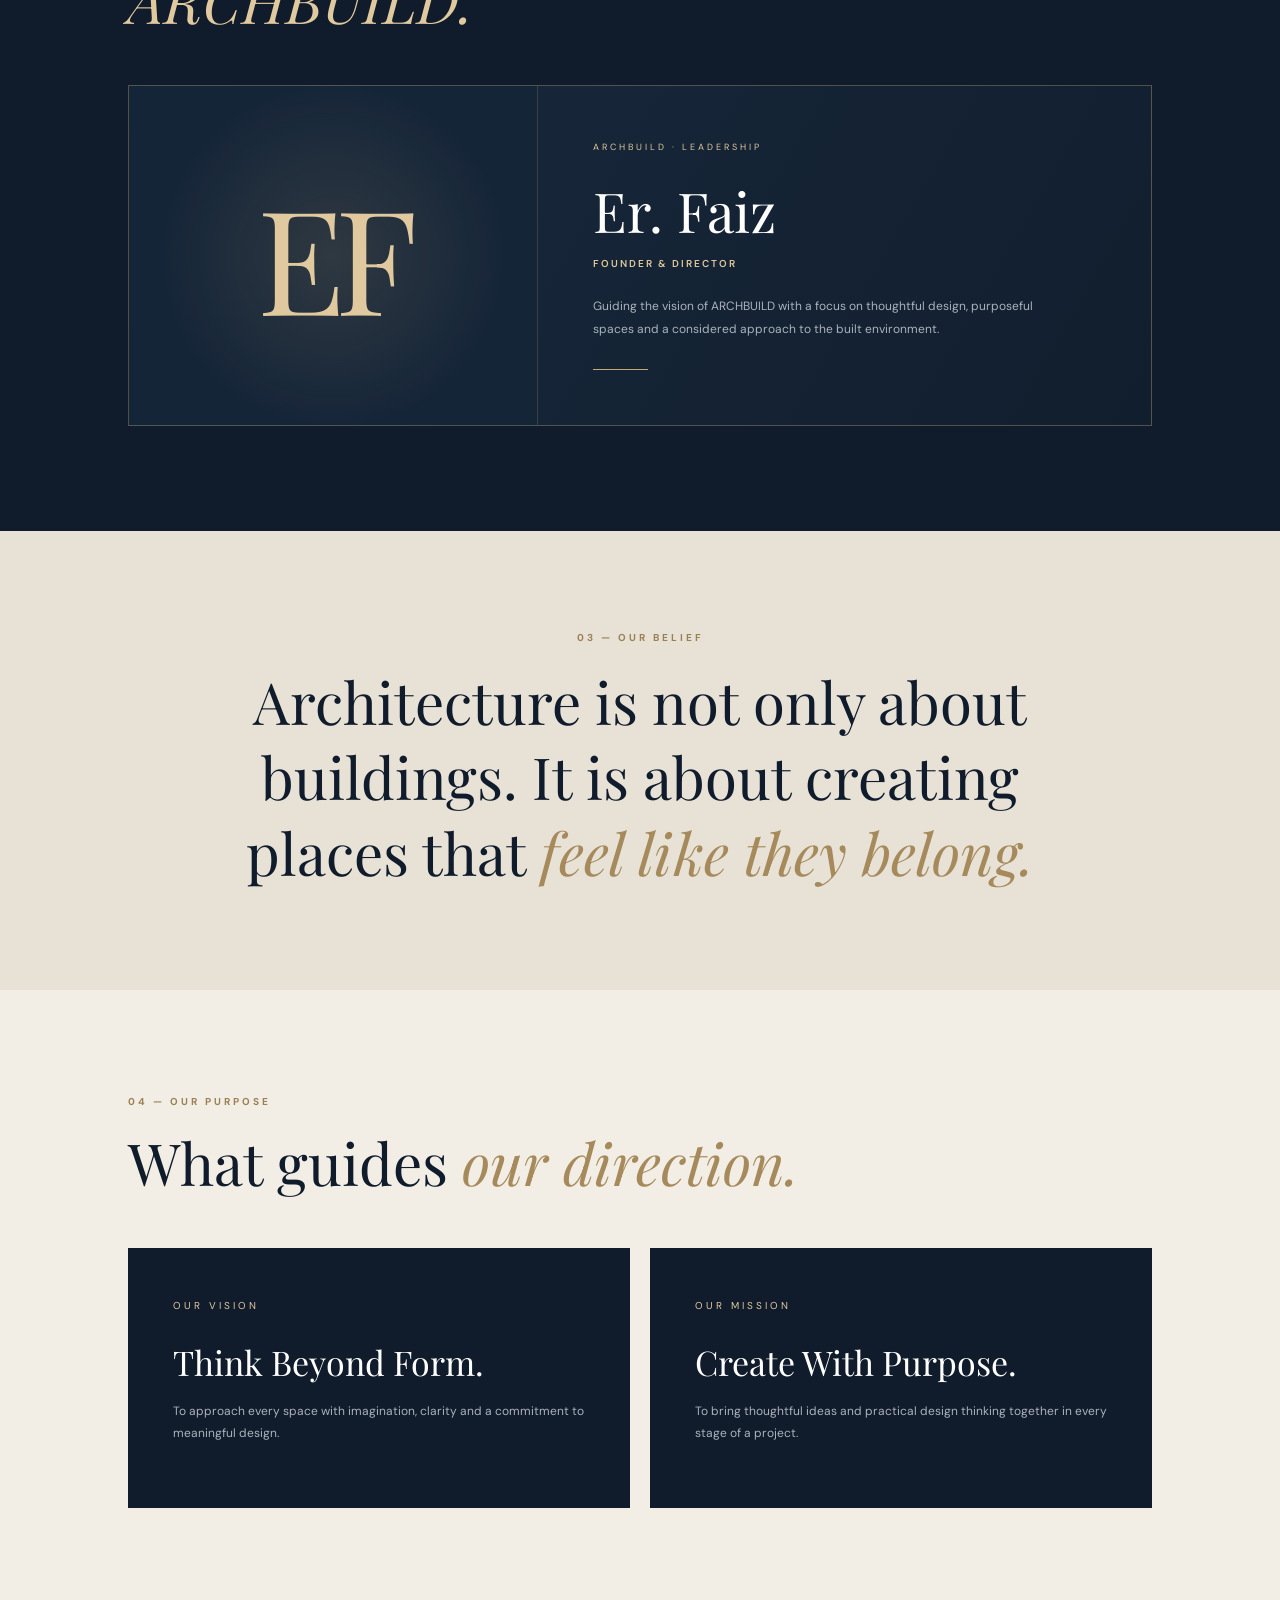
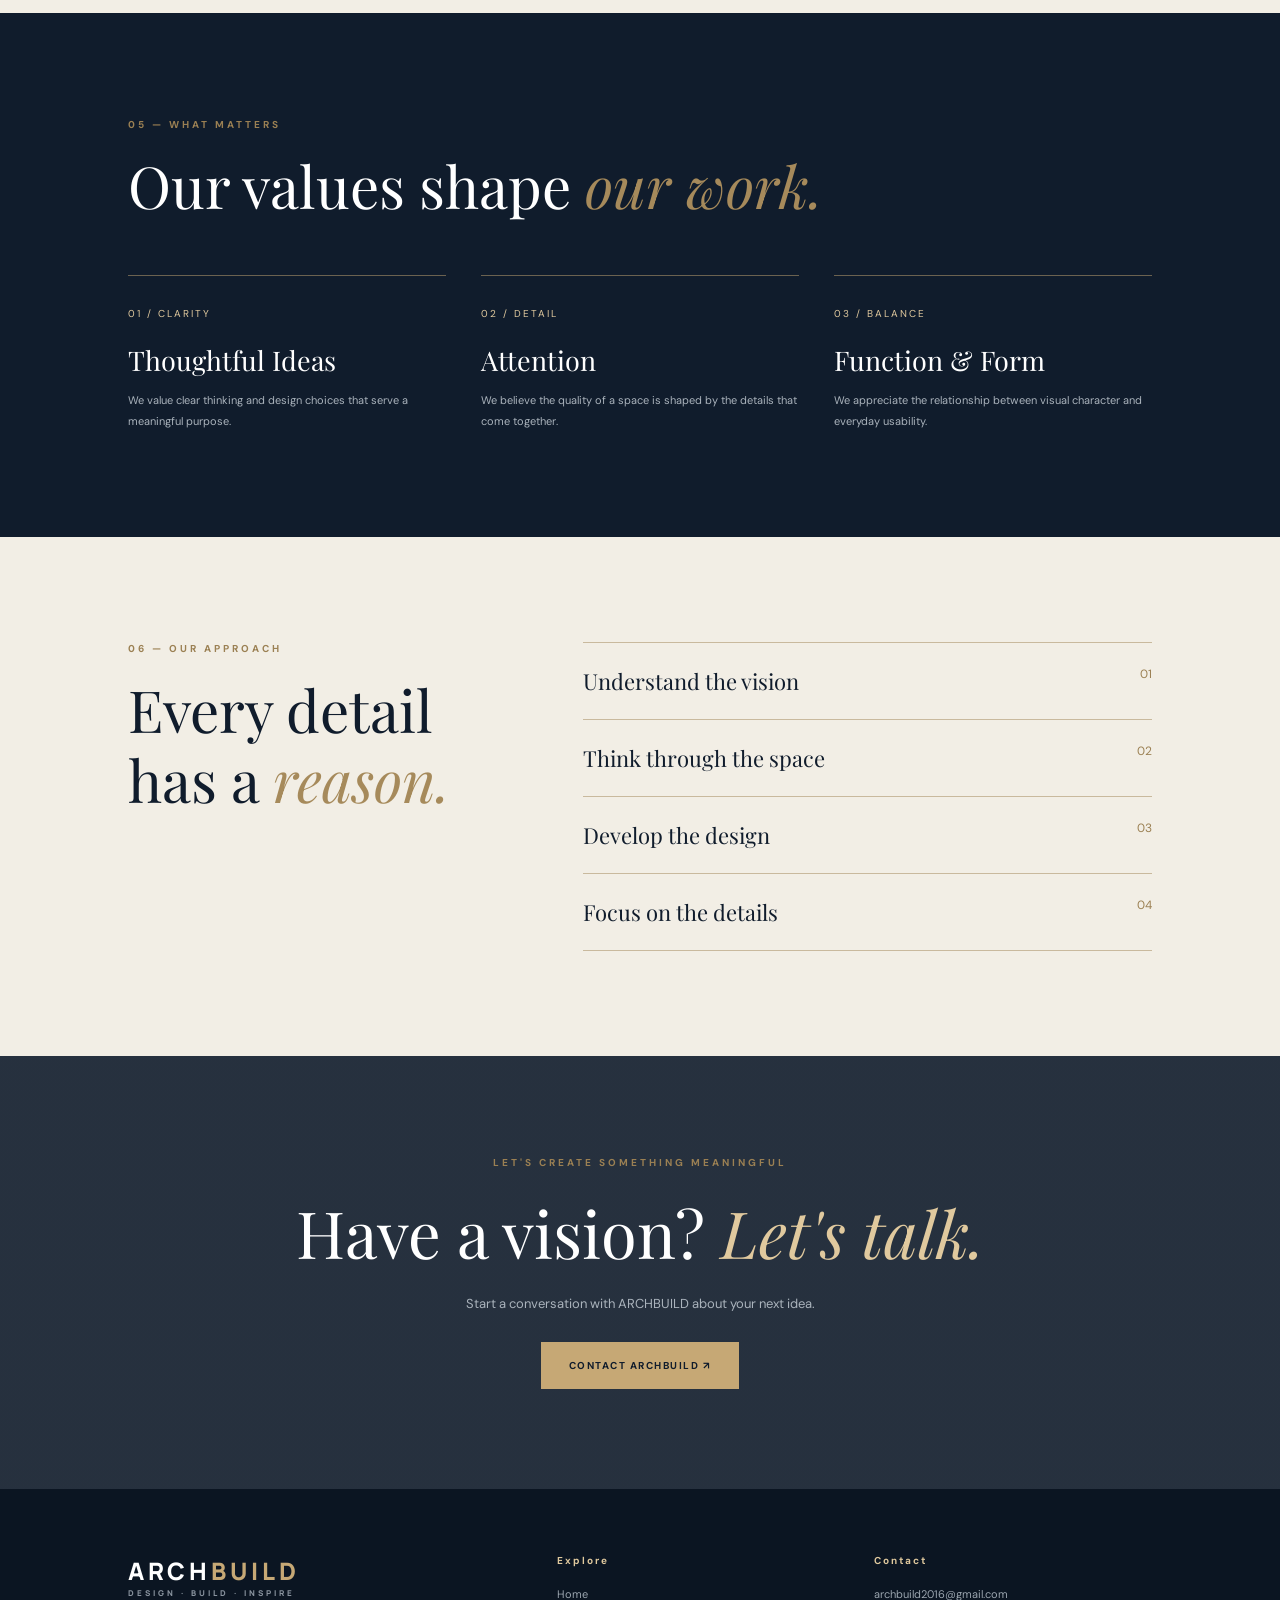
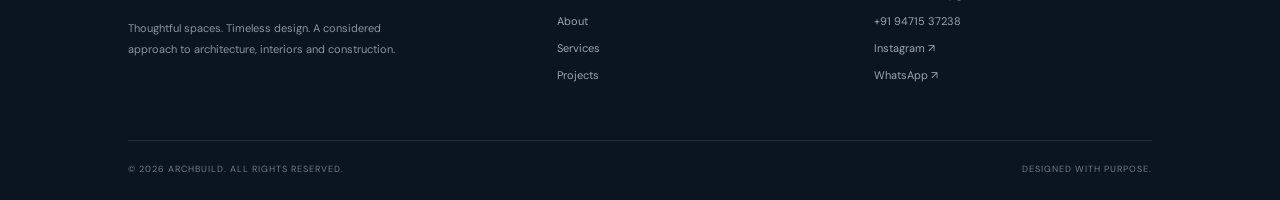
==== commit 44485846: "Revise About page layout and content Updated meta tags, styles, and content for the About page to en" ====
--- a/about.html
+++ b/about.html
@@ -3,350 +3,553 @@
 <head>
   <meta charset="UTF-8">
   <meta name="viewport" content="width=device-width, initial-scale=1.0">
-  <meta name="description" content="Discover ARCHBUILD's approach to architecture, interiors and thoughtful spaces.">
+  <meta name="theme-color" content="#101C2C">
+  <meta name="description" content="Discover ARCHBUILD, our design philosophy, values and leadership.">
   <title>About Us | ARCHBUILD</title>
 
   <link rel="stylesheet" href="header.css">
   <link rel="preconnect" href="https://fonts.googleapis.com">
   <link rel="preconnect" href="https://fonts.gstatic.com" crossorigin>
-  <link href="https://fonts.googleapis.com/css2?family=DM+Sans:wght@400;500;600;700&family=Playfair+Display:ital,wght@0,500;0,600;0,700;1,500&display=swap" rel="stylesheet">
-  <link rel="stylesheet" href="https://cdnjs.cloudflare.com/ajax/libs/font-awesome/6.5.0/css/all.min.css">
+  <link href="https://fonts.googleapis.com/css2?family=DM+Sans:wght@400;500;600;700&family=Manrope:wght@400;500;600;700;800&family=Playfair+Display:wght@400;500;600;700&display=swap" rel="stylesheet">
 
   <style>
+    :root {
+      --navy: #101C2C;
+      --navy2: #172638;
+      --gold: #C6A875;
+      --gold2: #E0C99E;
+      --ivory: #F2EEE5;
+      --stone: #E4DED2;
+      --muted: #AAB3BC;
+    }
+
     * { margin: 0; padding: 0; box-sizing: border-box; }
     html { scroll-behavior: smooth; }
-    body { background: #f4f1e9; color: #172331; font-family: 'DM Sans', sans-serif; }
-    a { text-decoration: none; }
+    body {
+      background: var(--ivory);
+      color: var(--navy);
+      font-family: 'DM Sans', sans-serif;
+      overflow-x: hidden;
+    }
+    a { text-decoration: none; color: inherit; }
 
     .about-hero {
       min-height: 590px;
-      padding: 100px 9%;
       display: flex;
       align-items: center;
-      position: relative;
+      padding: 150px 10% 85px;
       color: white;
       background:
-        linear-gradient(90deg, rgba(9,18,27,.88), rgba(9,18,27,.35)),
-        url('https://images.unsplash.com/photo-1600607687939-ce8a6c25118c?auto=format&fit=crop&w=1900&q=85') center/cover;
-    }
-
+        linear-gradient(90deg,rgba(10,21,34,.95),rgba(10,21,34,.55)),
+        url('https://images.unsplash.com/photo-1600607687939-ce8a6c25118c?auto=format&fit=crop&w=2000&q=90') center/cover;
+    }
     .hero-content { max-width: 760px; }
-    .eyebrow { color: #d4b47a; font-size: 10px; letter-spacing: 3px; font-weight: 700; margin-bottom: 24px; }
-    h1, h2, h3 { font-family: 'Playfair Display', serif; font-weight: 500; }
-    .about-hero h1 { font-size: clamp(50px, 7vw, 85px); line-height: 1.08; margin-bottom: 25px; }
-    .about-hero h1 em { color: #d4b47a; }
-    .about-hero p:not(.eyebrow) { max-width: 560px; color: #deded9; line-height: 1.9; font-size: 14px; }
-
-    .section { padding: 105px 9%; }
-    .label { color: #b18d53; font-size: 10px; letter-spacing: 2.5px; font-weight: 700; margin-bottom: 20px; }
-    h2 { font-size: clamp(38px, 5vw, 59px); line-height: 1.15; }
-    h2 em { color: #b18d53; }
-    .body-copy { color: #727675; font-size: 14px; line-height: 2; }
-
-    .story-grid {
+    .eyebrow {
+      color: var(--gold2);
+      font-size: 10px;
+      font-weight: 600;
+      letter-spacing: 4px;
+      text-transform: uppercase;
+      margin-bottom: 25px;
+    }
+    h1,h2,h3 { font-family: 'Playfair Display',serif; font-weight: 400; }
+    .about-hero h1 {
+      font-size: clamp(48px,7vw,82px);
+      line-height: 1.1;
+      margin-bottom: 22px;
+    }
+    .about-hero h1 em { color: var(--gold2); }
+    .about-hero p {
+      max-width: 500px;
+      color: rgba(255,255,255,.72);
+      line-height: 1.9;
+      font-size: 13px;
+    }
+
+    .section { padding: 105px 10%; }
+    .label {
+      color: #9b8053;
+      font-size: 10px;
+      font-weight: 700;
+      letter-spacing: 3px;
+      text-transform: uppercase;
+      margin-bottom: 20px;
+    }
+    .title {
+      font-size: clamp(36px,5vw,58px);
+      line-height: 1.2;
+      max-width: 700px;
+    }
+    .title em { color: #a68a5b; }
+    .description {
+      color: #737e86;
+      font-size: 13px;
+      line-height: 2;
+    }
+
+    .story {
       display: grid;
       grid-template-columns: 1fr 1fr;
+      align-items: center;
       gap: 75px;
+    }
+    .story-image {
+      min-height: 470px;
+      background:
+        linear-gradient(rgba(16,28,44,.05),rgba(16,28,44,.15)),
+        url('https://images.unsplash.com/photo-1600210492486-724fe5c67fb0?auto=format&fit=crop&w=1100&q=85') center/cover;
+    }
+    .story-content p { margin-top: 25px; }
+
+    .leadership {
+      background: var(--navy);
+      color: white;
+      padding: 105px 10%;
+    }
+    .leadership-top {
+      display: flex;
+      justify-content: space-between;
+      align-items: end;
+      gap: 30px;
+      margin-bottom: 50px;
+    }
+    .leadership .label { color: var(--gold2); }
+    .leadership .title { color: white; }
+    .leadership .title em { color: var(--gold2); }
+
+    .leader-card {
+      display: grid;
+      grid-template-columns: .8fr 1.2fr;
+      border: 1px solid rgba(198,168,117,.35);
+      background: linear-gradient(120deg,#192a3d,#111e2e);
+      min-height: 330px;
+    }
+    .leader-monogram {
+      display: flex;
       align-items: center;
-    }
-
-    .story-image { height: 520px; overflow: hidden; position: relative; }
-    .story-image img { width: 100%; height: 100%; object-fit: cover; transition: .7s; }
-    .story-image:hover img { transform: scale(1.04); }
-
-    .story-content h2 { margin-bottom: 25px; }
-    .story-content .body-copy { margin-bottom: 18px; }
-
-    .gold-line { width: 55px; height: 2px; background: #c5a46d; margin: 25px 0; }
+      justify-content: center;
+      min-height: 330px;
+      background:
+        radial-gradient(circle at center,rgba(198,168,117,.15),transparent 65%),
+        #152538;
+      border-right: 1px solid rgba(198,168,117,.2);
+    }
+    .leader-monogram span {
+      font-family: 'Playfair Display',serif;
+      font-size: clamp(80px,12vw,145px);
+      color: var(--gold2);
+      letter-spacing: -10px;
+    }
+    .leader-info {
+      padding: 55px;
+      display: flex;
+      flex-direction: column;
+      justify-content: center;
+    }
+    .leader-kicker {
+      color: var(--gold2);
+      font-size: 9px;
+      letter-spacing: 3px;
+      text-transform: uppercase;
+      margin-bottom: 20px;
+    }
+    .leader-info h3 {
+      font-size: clamp(36px,5vw,55px);
+      margin-bottom: 10px;
+    }
+    .leader-role {
+      color: var(--gold2);
+      font-size: 10px;
+      font-weight: 600;
+      letter-spacing: 2px;
+      text-transform: uppercase;
+      margin-bottom: 25px;
+    }
+    .leader-info p {
+      max-width: 480px;
+      color: #aab3bc;
+      font-size: 12px;
+      line-height: 1.9;
+    }
+    .leader-line {
+      width: 55px;
+      height: 1px;
+      background: var(--gold);
+      margin-top: 28px;
+    }
 
     .statement {
-      background: #142331;
-      color: #f4f1e9;
+      background: #e7e1d6;
+      text-align: center;
       padding: 100px 12%;
+    }
+    .statement h2 {
+      font-size: clamp(34px,5vw,58px);
+      line-height: 1.3;
+      max-width: 900px;
+      margin: auto;
+    }
+    .statement h2 em { color: #a68a5b; }
+
+    .purpose-grid {
+      display: grid;
+      grid-template-columns: 1fr 1fr;
+      gap: 20px;
+      margin-top: 50px;
+    }
+    .purpose-card {
+      padding: 45px;
+      background: var(--navy);
+      color: white;
+      min-height: 260px;
+    }
+    .purpose-card span {
+      color: var(--gold2);
+      font-size: 10px;
+      letter-spacing: 3px;
+      text-transform: uppercase;
+    }
+    .purpose-card h3 { font-size: 34px; margin: 25px 0 15px; }
+    .purpose-card p { color: #aab3bc; font-size: 12px; line-height: 1.9; }
+
+    .values { background: var(--navy); color: white; }
+    .values .title { color: white; }
+    .values-grid {
+      display: grid;
+      grid-template-columns: repeat(3,1fr);
+      gap: 35px;
+      margin-top: 55px;
+    }
+    .value-item {
+      border-top: 1px solid rgba(198,168,117,.5);
+      padding-top: 25px;
+    }
+    .value-item span { color: var(--gold2); font-size: 10px; letter-spacing: 2px; }
+    .value-item h3 { font-size: 27px; margin: 20px 0 12px; }
+    .value-item p { color: #aab3bc; font-size: 11px; line-height: 1.9; }
+
+    .approach-grid {
+      display: grid;
+      grid-template-columns: .8fr 1.2fr;
+      gap: 75px;
+      align-items: start;
+    }
+    .approach-list { border-top: 1px solid #c9b99d; }
+    .approach-item {
+      padding: 23px 0;
+      border-bottom: 1px solid #c9b99d;
+      display: flex;
+      justify-content: space-between;
+      gap: 20px;
+    }
+    .approach-item strong {
+      font-family: 'Playfair Display',serif;
+      font-size: 22px;
+      font-weight: 400;
+    }
+    .approach-item span { color: #9b8053; font-size: 12px; }
+
+    .cta {
+      background:
+        linear-gradient(rgba(16,28,44,.9),rgba(16,28,44,.9)),
+        url('https://images.unsplash.com/photo-1600607687920-4e2a09cf159d?auto=format&fit=crop&w=1800&q=85') center/cover;
       text-align: center;
-    }
-
-    .statement h2 { max-width: 950px; margin: auto; font-size: clamp(34px, 5vw, 60px); }
-    .statement h2 em { color: #d4b47a; }
-    .statement p:last-child { margin-top: 28px; color: #d4b47a; font-size: 10px; letter-spacing: 3px; }
-
-    .purpose-grid {
-      display: grid;
-      grid-template-columns: 1fr 1fr;
-      gap: 18px;
-      margin-top: 50px;
-    }
-
-    .purpose-card {
-      background: #eae6dd;
-      padding: 45px;
-      min-height: 260px;
-      border-top: 2px solid #c5a46d;
-    }
-
-    .purpose-card i { font-size: 25px; color: #b18d53; margin-bottom: 27px; }
-    .purpose-card h3 { font-size: 29px; margin-bottom: 15px; }
-    .purpose-card p { font-size: 13px; color: #747876; line-height: 1.9; }
-
-    .values-section { background: #111e2a; color: #f4f1e9; }
-    .values-section .label { color: #d4b47a; }
-    .values-section h2 { margin-bottom: 50px; }
-
-    .values-grid {
-      display: grid;
-      grid-template-columns: repeat(3, 1fr);
-      gap: 20px;
-    }
-
-    .value-card {
-      border: 1px solid rgba(212,180,122,.25);
-      padding: 35px 28px;
-      min-height: 235px;
-      transition: .3s;
-    }
-
-    .value-card:hover { background: #1c2d3c; border-color: #d4b47a; transform: translateY(-5px); }
-    .value-card span { color: #d4b47a; font-size: 11px; letter-spacing: 2px; }
-    .value-card h3 { font-size: 27px; margin: 25px 0 13px; }
-    .value-card p { color: #aeb7bd; font-size: 12px; line-height: 1.9; }
-
-    .approach-grid {
-      display: grid;
-      grid-template-columns: .9fr 1.1fr;
-      gap: 70px;
-      align-items: center;
-    }
-
-    .approach-image { height: 480px; }
-    .approach-image img { width: 100%; height: 100%; object-fit: cover; }
-    .approach-content h2 { margin-bottom: 22px; }
-    .approach-list { list-style: none; margin-top: 28px; }
-    .approach-list li { padding: 15px 0; border-bottom: 1px solid #d9d3c7; color: #45515a; font-size: 13px; }
-    .approach-list i { color: #b18d53; margin-right: 13px; }
-
-    .cta {
-      text-align: center;
-      padding: 105px 8%;
       color: white;
-      background: linear-gradient(rgba(10,19,28,.84), rgba(10,19,28,.9)), url('https://images.unsplash.com/photo-1600607687920-4e2a09cf159d?auto=format&fit=crop&w=1800&q=85') center/cover;
-    }
-
-    .cta h2 { font-size: clamp(38px, 6vw, 65px); margin-bottom: 28px; }
-    .cta h2 em { color: #d4b47a; }
-    .cta .label { color: #d4b47a; }
-
-    .btn {
+      padding: 100px 10%;
+    }
+    .cta h2 { font-size: clamp(38px,6vw,65px); margin-bottom: 20px; }
+    .cta h2 em { color: var(--gold2); }
+    .cta p { color: #aab3bc; font-size: 13px; margin-bottom: 30px; }
+    .btn-gold {
       display: inline-block;
-      padding: 17px 25px;
-      background: #d4b47a;
-      color: #14202c;
+      padding: 17px 28px;
+      background: var(--gold);
+      color: var(--navy);
       font-size: 10px;
       font-weight: 700;
       letter-spacing: 1.5px;
-      transition: .3s;
-    }
-    .btn:hover { background: #f0dfbd; transform: translateY(-3px); }
-
-    .footer { background: #0c151e; color: #eee9df; padding: 65px 9% 25px; }
-    .footer-main { display: grid; grid-template-columns: 1.5fr 1fr 1fr; gap: 50px; padding-bottom: 50px; }
-    .footer-logo { color: #d4b47a; font-family: 'Playfair Display', serif; font-size: 27px; letter-spacing: 2px; }
-    .footer p { color: #9ba4a9; font-size: 12px; margin-top: 18px; line-height: 1.8; }
-    .footer-column h4 { color: #d4b47a; font-size: 10px; letter-spacing: 2px; margin-bottom: 22px; }
-    .footer-column a { display: block; color: #aeb5b8; font-size: 12px; margin-bottom: 14px; }
-    .footer-column a:hover { color: #d4b47a; }
-    .social-links { display: flex; gap: 20px; margin-top: 22px; }
-    .social-links a { color: #d4b47a; font-size: 18px; }
-    .footer-bottom { border-top: 1px solid rgba(255,255,255,.12); padding-top: 22px; display: flex; justify-content: space-between; gap: 15px; color: #899198; font-size: 9px; letter-spacing: 1px; }
-
-    .whatsapp-float { position: fixed; right: 24px; bottom: 24px; z-index: 900; width: 53px; height: 53px; display: grid; place-items: center; background: #25d366; color: white; border-radius: 50%; font-size: 25px; box-shadow: 0 6px 25px rgba(0,0,0,.2); }
-
-    @media(max-width: 800px) {
-      .section { padding: 75px 7%; }
-      .about-hero { min-height: 520px; padding: 75px 7%; }
-      .story-grid, .approach-grid { grid-template-columns: 1fr; gap: 35px; }
-      .story-image, .approach-image { height: 330px; }
-      .purpose-grid { grid-template-columns: 1fr; }
-      .values-grid { grid-template-columns: 1fr; }
-      .footer-main { grid-template-columns: 1fr; gap: 35px; }
-      .footer-bottom { flex-direction: column; line-height: 1.8; }
+      text-transform: uppercase;
+    }
+
+    footer {
+      background: #0b1522;
+      color: white;
+      padding: 65px 10% 25px;
+    }
+    .footer-grid {
+      display: grid;
+      grid-template-columns: 1.4fr 1fr 1fr;
+      gap: 40px;
+      padding-bottom: 45px;
+    }
+    .footer-logo {
+      font-family: 'Manrope',sans-serif;
+      font-size: 24px;
+      font-weight: 800;
+      letter-spacing: 4px;
+    }
+    .footer-logo span { color: var(--gold); }
+    .footer-logo small {
+      display: block;
+      color: #89939e;
+      font-size: 8px;
+      letter-spacing: 3px;
+    }
+    .footer-brand p {
+      max-width: 270px;
+      color: #89939e;
+      font-size: 11px;
+      line-height: 1.9;
+      margin-top: 20px;
+    }
+    .footer-col h4 {
+      color: var(--gold2);
+      font-size: 10px;
+      letter-spacing: 2px;
+      margin-bottom: 20px;
+    }
+    .footer-col a {
+      display: block;
+      color: #9ba5af;
+      font-size: 11px;
+      margin-bottom: 13px;
+    }
+    .footer-col a:hover { color: var(--gold2); }
+    .footer-bottom {
+      border-top: 1px solid rgba(255,255,255,.1);
+      padding-top: 22px;
+      display: flex;
+      justify-content: space-between;
+      gap: 20px;
+      color: #6f7b87;
+      font-size: 9px;
+      letter-spacing: 1px;
+    }
+
+    .whatsapp {
+      position: fixed;
+      right: 25px;
+      bottom: 25px;
+      z-index: 90;
+      width: 52px;
+      height: 52px;
+      border-radius: 50%;
+      background: #1eaa68;
+      color: white;
+      display: grid;
+      place-items: center;
+      font-size: 22px;
+    }
+
+    .reveal { opacity: 0; transform: translateY(25px); transition: .8s; }
+    .reveal.visible { opacity: 1; transform: translateY(0); }
+
+    @media(max-width:800px) {
+      .section,.leadership { padding: 80px 7%; }
+      .about-hero { padding: 150px 7% 80px; min-height: 520px; }
+      .story,.approach-grid { grid-template-columns: 1fr; gap: 35px; }
+      .story-image { min-height: 330px; }
+      .leadership-top { display: block; }
+      .leader-card { grid-template-columns: 1fr; }
+      .leader-monogram { min-height: 210px; border-right: 0; border-bottom: 1px solid rgba(198,168,117,.2); }
+      .leader-info { padding: 35px; }
+      .values-grid { grid-template-columns: 1fr 1fr; }
+      .footer-grid { grid-template-columns: 1fr 1fr; }
+    }
+    @media(max-width:520px) {
+      .purpose-grid,.values-grid,.footer-grid { grid-template-columns: 1fr; }
+      .statement { padding: 75px 7%; }
+      .purpose-card { padding: 32px; }
+      .footer-bottom { flex-direction: column; }
     }
   </style>
 </head>
 
 <body>
 
-  <!-- COMMON HEADER -->
   <div id="archbuild-header"></div>
 
   <main>
-
     <section class="about-hero">
       <div class="hero-content">
-        <p class="eyebrow">THE STORY BEHIND ARCHBUILD</p>
-        <h1>Designing with purpose.<br><em>Building with vision.</em></h1>
+        <div class="eyebrow">The Story Behind ARCHBUILD</div>
+        <h1>We believe in<br>the power of <em>space.</em></h1>
         <p>
-          Every meaningful space begins with an idea. Discover the
-          thinking, values and approach that shape the ARCHBUILD vision.
+          A thoughtful approach to architecture, interiors and the built environment — shaped by ideas, purpose and attention to detail.
         </p>
       </div>
     </section>
 
+    <section class="section story" id="story">
+      <div class="story-image reveal"></div>
+      <div class="story-content reveal">
+        <div class="label">01 — Our Story</div>
+        <h2 class="title">A vision built around <em>possibility.</em></h2>
+        <p class="description">
+          ARCHBUILD is built around a simple belief: every space should have a purpose and every design decision should mean something.
+        </p>
+        <p class="description">
+          We approach the built environment with curiosity, clarity and an appreciation for the relationship between form and function. Our focus is on thoughtful design and a process that keeps the client's vision at its centre.
+        </p>
+      </div>
+    </section>
+
+    <section class="leadership">
+      <div class="leadership-top reveal">
+        <div>
+          <div class="label">02 — Leadership</div>
+          <h2 class="title">The vision behind <em>ARCHBUILD.</em></h2>
+        </div>
+      </div>
+
+      <div class="leader-card reveal">
+        <div class="leader-monogram">
+          <span>EF</span>
+        </div>
+        <div class="leader-info">
+          <div class="leader-kicker">ARCHBUILD · LEADERSHIP</div>
+          <h3>Er. Faiz</h3>
+          <div class="leader-role">Founder &amp; Director</div>
+          <p>
+            Guiding the vision of ARCHBUILD with a focus on thoughtful design, purposeful spaces and a considered approach to the built environment.
+          </p>
+          <div class="leader-line"></div>
+        </div>
+      </div>
+    </section>
+
+    <section class="statement">
+      <div class="label">03 — Our Belief</div>
+      <h2>Architecture is not only about buildings. It is about creating places that <em>feel like they belong.</em></h2>
+    </section>
+
     <section class="section">
-      <div class="story-grid">
-        <div class="story-image">
-          <img src="https://images.unsplash.com/photo-1600607687939-ce8a6c25118c?auto=format&fit=crop&w=1200&q=85" alt="Contemporary architecture">
-        </div>
-
-        <div class="story-content">
-          <p class="label">01 / OUR STORY</p>
-          <h2>Spaces that tell<br><em>your story.</em></h2>
-          <div class="gold-line"></div>
-          <p class="body-copy">
-            ARCHBUILD is built around a simple belief: spaces should
-            do more than look beautiful. They should support the way
-            people live, work and connect.
+      <div class="label">04 — Our Purpose</div>
+      <h2 class="title">What guides <em>our direction.</em></h2>
+
+      <div class="purpose-grid">
+        <div class="purpose-card reveal">
+          <span>OUR VISION</span>
+          <h3>Think Beyond Form.</h3>
+          <p>
+            To approach every space with imagination, clarity and a commitment to meaningful design.
           </p>
-          <p class="body-copy">
-            Our design philosophy brings together creativity, practical
-            thinking and attention to detail. We approach every brief
-            as an opportunity to create something considered and lasting.
+        </div>
+        <div class="purpose-card reveal">
+          <span>OUR MISSION</span>
+          <h3>Create With Purpose.</h3>
+          <p>
+            To bring thoughtful ideas and practical design thinking together in every stage of a project.
           </p>
-          <p class="body-copy">
-            From the first conversation to the finer details, the focus
-            remains on understanding the vision behind each project.
-          </p>
-        </div>
-      </div>
-    </section>
-
-    <section class="statement">
-      <p class="label">OUR BELIEF</p>
-      <h2>Architecture is not just about creating buildings. It's about creating <em>better experiences.</em></h2>
-      <p>FORM · FUNCTION · FEELING</p>
-    </section>
-
-    <section class="section">
-      <p class="label">02 / OUR PURPOSE</p>
-      <h2>What guides <em>our vision.</em></h2>
-
-      <div class="purpose-grid">
-        <div class="purpose-card">
-          <i class="fas fa-eye"></i>
-          <h3>Our Vision</h3>
-          <p>
-            To create thoughtful, functional and inspiring spaces
-            that bring lasting value to the people who experience them.
-          </p>
-        </div>
-
-        <div class="purpose-card">
-          <i class="fas fa-compass"></i>
-          <h3>Our Mission</h3>
-          <p>
-            To approach every project with creativity, careful planning
-            and a commitment to understanding the client's requirements.
-          </p>
-        </div>
-      </div>
-    </section>
-
-    <section class="section values-section">
-      <p class="label">03 / WHAT MATTERS TO US</p>
-      <h2>Principles behind<br><em>every decision.</em></h2>
+        </div>
+      </div>
+    </section>
+
+    <section class="section values" id="values">
+      <div class="label">05 — What Matters</div>
+      <h2 class="title">Our values shape <em>our work.</em></h2>
 
       <div class="values-grid">
-        <div class="value-card">
-          <span>01 / CREATIVITY</span>
-          <h3>Original Thinking</h3>
-          <p>Exploring ideas and possibilities to shape spaces with character and purpose.</p>
-        </div>
-
-        <div class="value-card">
-          <span>02 / QUALITY</span>
-          <h3>Attention to Detail</h3>
-          <p>Giving importance to materials, proportions, planning and the finer details.</p>
-        </div>
-
-        <div class="value-card">
-          <span>03 / TRUST</span>
-          <h3>Clear Communication</h3>
-          <p>Building a shared understanding through transparency and thoughtful collaboration.</p>
+        <div class="value-item reveal">
+          <span>01 / CLARITY</span>
+          <h3>Thoughtful Ideas</h3>
+          <p>We value clear thinking and design choices that serve a meaningful purpose.</p>
+        </div>
+        <div class="value-item reveal">
+          <span>02 / DETAIL</span>
+          <h3>Attention</h3>
+          <p>We believe the quality of a space is shaped by the details that come together.</p>
+        </div>
+        <div class="value-item reveal">
+          <span>03 / BALANCE</span>
+          <h3>Function & Form</h3>
+          <p>We appreciate the relationship between visual character and everyday usability.</p>
         </div>
       </div>
     </section>
 
     <section class="section">
       <div class="approach-grid">
-        <div class="approach-content">
-          <p class="label">04 / OUR APPROACH</p>
-          <h2>Thoughtful from<br><em>the beginning.</em></h2>
-          <p class="body-copy">
-            A successful project is shaped by more than a good idea.
-            It needs clear communication, considered decisions and
-            attention throughout the process.
-          </p>
-
-          <ul class="approach-list">
-            <li><i class="fas fa-check"></i> Understanding the brief</li>
-            <li><i class="fas fa-check"></i> Exploring design possibilities</li>
-            <li><i class="fas fa-check"></i> Planning with purpose</li>
-            <li><i class="fas fa-check"></i> Focusing on quality and detail</li>
-          </ul>
-        </div>
-
-        <div class="approach-image">
-          <img src="https://images.unsplash.com/photo-1600566753086-00f18fb6b3ea?auto=format&fit=crop&w=1200&q=85" alt="Thoughtfully designed interior">
-        </div>
-      </div>
-    </section>
-
-    <section class="cta">
-      <p class="label">LET'S CREATE SOMETHING MEANINGFUL</p>
-      <h2>Your vision deserves<br><em>a thoughtful approach.</em></h2>
-      <a href="contact.html" class="btn">START A CONVERSATION ↗</a>
-    </section>
-
+        <div class="reveal">
+          <div class="label">06 — Our Approach</div>
+          <h2 class="title">Every detail has a <em>reason.</em></h2>
+        </div>
+
+        <div class="approach-list reveal">
+          <div class="approach-item">
+            <strong>Understand the vision</strong>
+            <span>01</span>
+          </div>
+          <div class="approach-item">
+            <strong>Think through the space</strong>
+            <span>02</span>
+          </div>
+          <div class="approach-item">
+            <strong>Develop the design</strong>
+            <span>03</span>
+          </div>
+          <div class="approach-item">
+            <strong>Focus on the details</strong>
+            <span>04</span>
+          </div>
+        </div>
+      </div>
+    </section>
+
+    <section class="cta reveal">
+      <div class="label">Let's Create Something Meaningful</div>
+      <h2>Have a vision? <em>Let's talk.</em></h2>
+      <p>Start a conversation with ARCHBUILD about your next idea.</p>
+      <a href="contact.html" class="btn-gold">Contact ARCHBUILD ↗</a>
+    </section>
   </main>
 
-  <footer class="footer">
-    <div class="footer-main">
-      <div>
-        <a href="index.html" class="footer-logo">ARCHBUILD.</a>
-        <p>Thoughtful design. Timeless spaces.<br>Building ideas into reality.</p>
-        <div class="social-links">
-          <a href="https://www.instagram.com/archbuild2016/" target="_blank" rel="noopener"><i class="fab fa-instagram"></i></a>
-          <a href="https://wa.me/919471537238" target="_blank" rel="noopener"><i class="fab fa-whatsapp"></i></a>
-          <a href="mailto:archbuild2016@gmail.com"><i class="far fa-envelope"></i></a>
-        </div>
-      </div>
-
-      <div class="footer-column">
-        <h4>EXPLORE</h4>
+  <footer>
+    <div class="footer-grid">
+      <div class="footer-brand">
+        <a href="index.html" class="footer-logo">ARCH<span>BUILD</span><small>DESIGN · BUILD · INSPIRE</small></a>
+        <p>Thoughtful spaces. Timeless design. A considered approach to architecture, interiors and construction.</p>
+      </div>
+
+      <div class="footer-col">
+        <h4>Explore</h4>
         <a href="index.html">Home</a>
         <a href="about.html">About</a>
         <a href="services.html">Services</a>
         <a href="projects.html">Projects</a>
       </div>
 
-      <div class="footer-column">
-        <h4>CONTACT</h4>
+      <div class="footer-col">
+        <h4>Contact</h4>
         <a href="mailto:archbuild2016@gmail.com">archbuild2016@gmail.com</a>
         <a href="tel:+919471537238">+91 94715 37238</a>
-        <a href="https://wa.me/919471537238">WhatsApp</a>
-        <a href="https://www.instagram.com/archbuild2016/">Instagram</a>
+        <a href="https://www.instagram.com/archbuild2016/" target="_blank" rel="noopener">Instagram ↗</a>
+        <a href="https://wa.me/919471537238" target="_blank" rel="noopener">WhatsApp ↗</a>
       </div>
     </div>
 
     <div class="footer-bottom">
-      <span>© 2026 ARCHBUILD. ALL RIGHTS RESERVED.</span>
-      <span>DESIGNED TO BUILD A BETTER TOMORROW.</span>
+      <span>© <span id="year"></span> ARCHBUILD. ALL RIGHTS RESERVED.</span>
+      <span>DESIGNED WITH PURPOSE.</span>
     </div>
   </footer>
 
-  <a href="https://wa.me/919471537238" class="whatsapp-float" target="_blank" rel="noopener" aria-label="WhatsApp">
-    <i class="fab fa-whatsapp"></i>
-  </a>
+  <a class="whatsapp" href="https://wa.me/919471537238" target="_blank" rel="noopener" aria-label="Chat on WhatsApp">◉</a>
 
   <script src="header.js"></script>
+  <script>
+    document.getElementById('year').textContent = new Date().getFullYear();
+
+    const observer = new IntersectionObserver(entries => {
+      entries.forEach(entry => {
+        if (entry.isIntersecting) {
+          entry.target.classList.add('visible');
+          observer.unobserve(entry.target);
+        }
+      });
+    }, { threshold: 0.12 });
+
+    document.querySelectorAll('.reveal').forEach(element => observer.observe(element));
+  </script>
 </body>
 </html>
--- a/header.css
+++ b/header.css
@@ -1,4 +1,6 @@
-/* ARCHBUILD GLOBAL HEADER */
+/* =================================
+   ARCHBUILD — PREMIUM GLOBAL HEADER
+================================= */
 
 .ab-header,
 .ab-header * {
@@ -13,12 +15,22 @@
   align-items: center;
   justify-content: space-between;
   gap: 28px;
-  position: relative;
+
+  position: sticky;
+  top: 0;
   z-index: 9999;
-  background: #101a25;
-  border-bottom: 1px solid rgba(205, 170, 110, 0.25);
+
+  background: rgba(13, 25, 39, .97);
+  backdrop-filter: blur(18px);
+  -webkit-backdrop-filter: blur(18px);
+
+  border-bottom: 1px solid rgba(205, 170, 110, .28);
+  box-shadow: 0 8px 30px rgba(0,0,0,.12);
+
   font-family: Arial, sans-serif;
 }
+
+/* BRAND */
 
 .ab-brand {
   display: flex;
@@ -56,6 +68,8 @@
   font-size: 8px;
   letter-spacing: 2px;
 }
+
+/* NAVIGATION */
 
 .ab-navigation {
   display: flex;
@@ -72,7 +86,20 @@
   text-transform: uppercase;
   padding: 34px 0;
   display: inline-block;
-  transition: color .25s ease;
+  position: relative;
+  transition: color .3s ease;
+}
+
+.ab-navigation > a::after,
+.ab-services-link::after {
+  content: "";
+  position: absolute;
+  left: 0;
+  bottom: 25px;
+  width: 0;
+  height: 1px;
+  background: #d4b47a;
+  transition: width .3s ease;
 }
 
 .ab-navigation > a:hover,
@@ -81,6 +108,13 @@
   color: #d4b47a;
 }
 
+.ab-navigation > a:hover::after,
+.ab-navigation > a.active::after,
+.ab-services-link:hover::after,
+.ab-services-link.active::after {
+  width: 100%;
+}
+
 .ab-dropdown {
   position: relative;
 }
@@ -88,39 +122,68 @@
 .ab-chevron {
   color: #d4b47a;
   margin-left: 5px;
-}
+  display: inline-block;
+  transition: transform .3s ease;
+}
+
+.ab-dropdown:hover .ab-chevron {
+  transform: rotate(180deg);
+}
+
+/* DROPDOWN */
 
 .ab-dropdown-menu {
-  display: none;
+  display: block;
+  visibility: hidden;
+  opacity: 0;
+  transform: translateY(12px);
+  pointer-events: none;
+
   position: absolute;
   top: 100%;
   left: -20px;
-  width: 245px;
+  width: 255px;
   padding: 12px;
-  background: #172533;
-  border: 1px solid rgba(212, 180, 122, .3);
-  box-shadow: 0 18px 35px rgba(0,0,0,.25);
+
+  background: #142438;
+  border: 1px solid rgba(212,180,122,.3);
+  box-shadow: 0 20px 45px rgba(0,0,0,.3);
+
+  transition: opacity .25s ease,
+              transform .25s ease,
+              visibility .25s ease;
 }
 
 .ab-dropdown:hover .ab-dropdown-menu,
 .ab-dropdown:focus-within .ab-dropdown-menu {
-  display: block;
+  visibility: visible;
+  opacity: 1;
+  transform: translateY(0);
+  pointer-events: auto;
 }
 
 .ab-dropdown-menu a {
   display: block;
-  padding: 13px 12px;
+  padding: 14px 13px;
   color: #e9e5dc;
   text-decoration: none;
   font-size: 12px;
   line-height: 1.5;
-  transition: .2s ease;
+  border-bottom: 1px solid rgba(255,255,255,.06);
+  transition: .25s ease;
+}
+
+.ab-dropdown-menu a:last-child {
+  border-bottom: 0;
 }
 
 .ab-dropdown-menu a:hover {
   background: rgba(212,180,122,.12);
   color: #d4b47a;
-}
+  padding-left: 19px;
+}
+
+/* HEADER CTA */
 
 .ab-header-cta {
   color: #101a25;
@@ -131,17 +194,20 @@
   font-weight: bold;
   letter-spacing: 1.5px;
   white-space: nowrap;
-  transition: .25s ease;
+  transition: .3s ease;
 }
 
 .ab-header-cta:hover {
   background: #f0dfbd;
-  transform: translateY(-2px);
+  transform: translateY(-3px);
+  box-shadow: 0 8px 22px rgba(212,180,122,.2);
 }
 
 .ab-header-cta span {
   margin-left: 8px;
 }
+
+/* MOBILE BUTTON */
 
 .ab-menu-toggle {
   display: none;
@@ -157,8 +223,22 @@
   height: 2px;
   margin: 5px 0;
   background: #d4b47a;
-  transition: .25s ease;
-}
+  transition: .3s ease;
+}
+
+.ab-menu-toggle.is-open span:first-child {
+  transform: translateY(7px) rotate(45deg);
+}
+
+.ab-menu-toggle.is-open span:nth-child(2) {
+  opacity: 0;
+}
+
+.ab-menu-toggle.is-open span:last-child {
+  transform: translateY(-7px) rotate(-45deg);
+}
+
+/* TABLET */
 
 @media (max-width: 1100px) {
   .ab-header {
@@ -175,6 +255,8 @@
     font-size: 11px;
   }
 }
+
+/* MOBILE */
 
 @media (max-width: 900px) {
   .ab-header {
@@ -204,6 +286,18 @@
 
   .ab-navigation.is-open {
     display: flex;
+    animation: abMenuReveal .3s ease both;
+  }
+
+  @keyframes abMenuReveal {
+    from {
+      opacity: 0;
+      transform: translateY(-8px);
+    }
+    to {
+      opacity: 1;
+      transform: translateY(0);
+    }
   }
 
   .ab-navigation > a,
@@ -213,14 +307,28 @@
     border-bottom: 1px solid rgba(255,255,255,.07);
   }
 
+  .ab-navigation > a::after,
+  .ab-services-link::after {
+    display: none;
+  }
+
+  .ab-dropdown {
+    width: 100%;
+  }
+
   .ab-dropdown-menu {
     display: none;
+    visibility: visible;
+    opacity: 1;
+    transform: none;
+    pointer-events: auto;
     position: static;
     width: 100%;
     border: 0;
     box-shadow: none;
     padding: 0 0 5px 12px;
     background: rgba(255,255,255,.025);
+    transition: none;
   }
 
   .ab-dropdown.dropdown-open .ab-dropdown-menu {
@@ -236,6 +344,20 @@
   }
 
   .ab-dropdown-menu a {
-    padding: 12px;
-  }
-}
+    padding: 13px 12px;
+  }
+}
+
+@media (max-width: 420px) {
+  .ab-brand-mark {
+    font-size: 36px;
+  }
+
+  .ab-brand-text strong {
+    font-size: 16px;
+  }
+
+  .ab-brand-text small {
+    font-size: 7px;
+  }
+}
